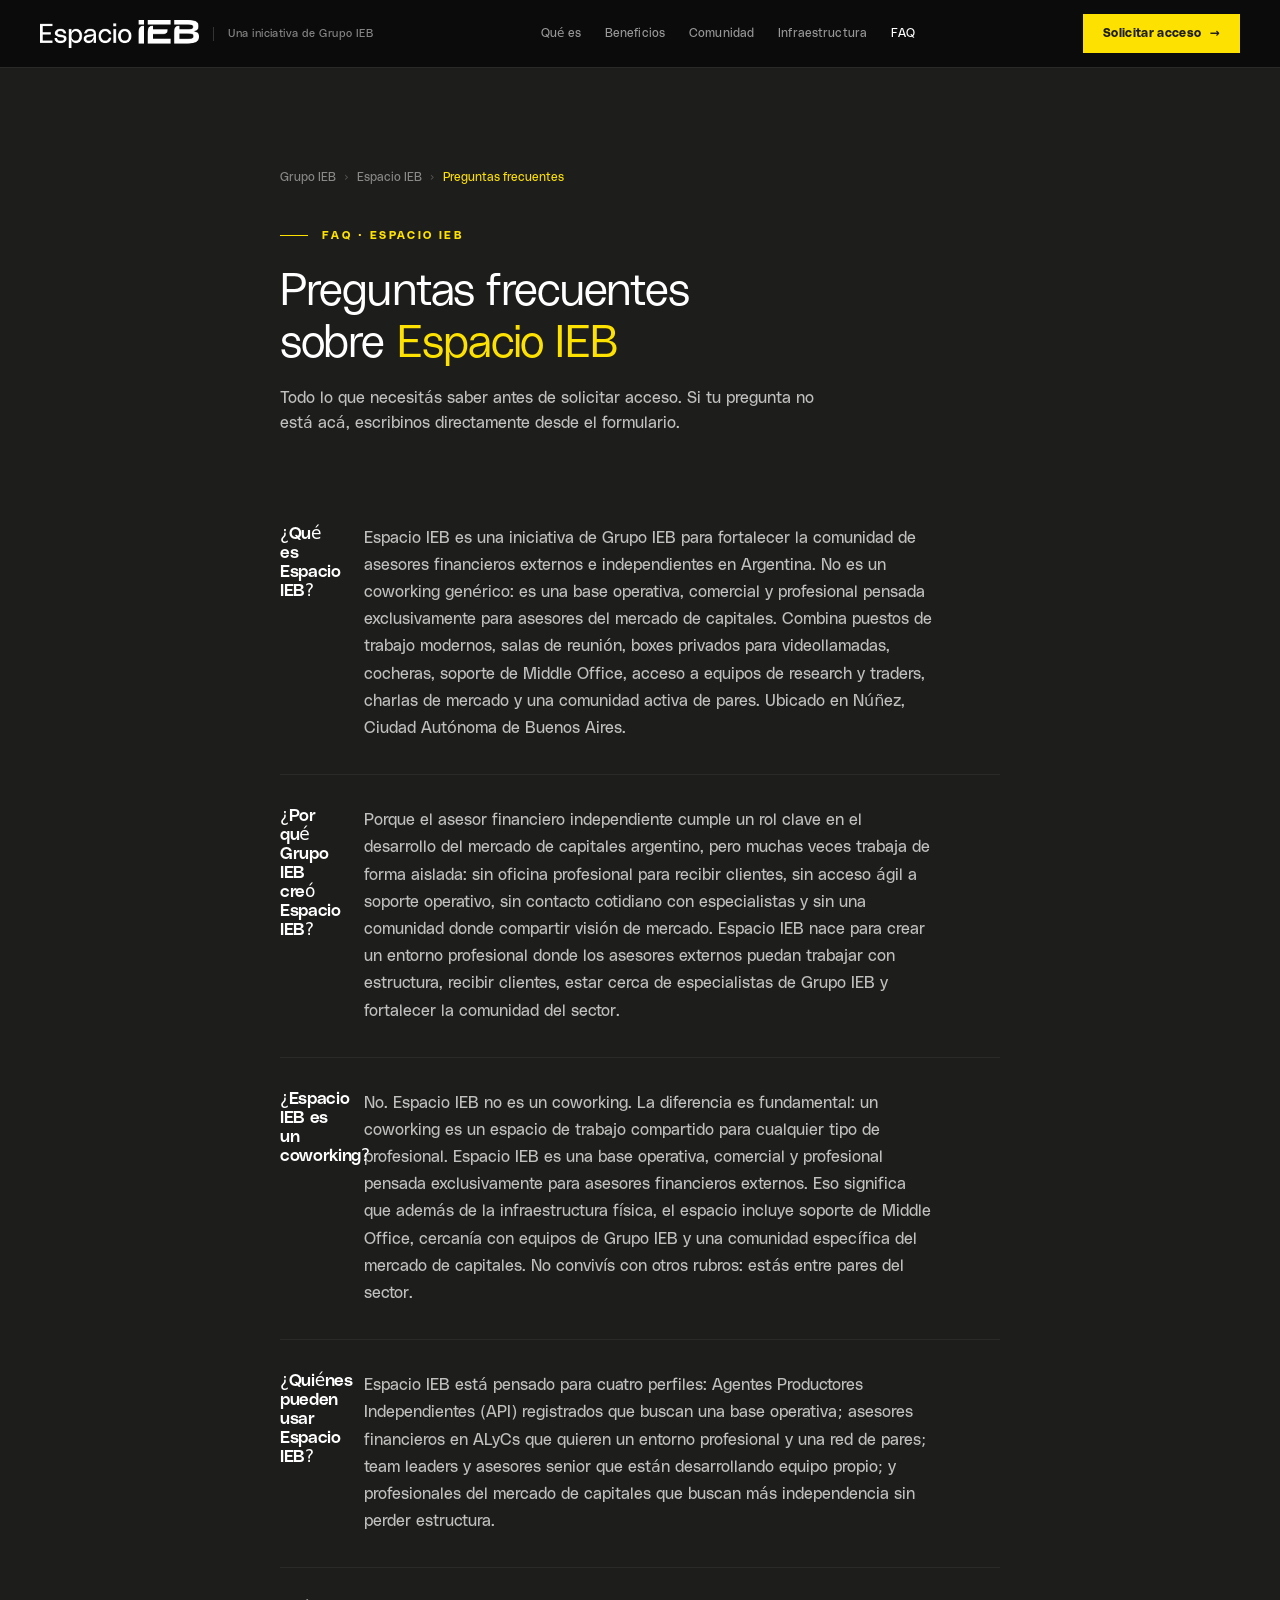
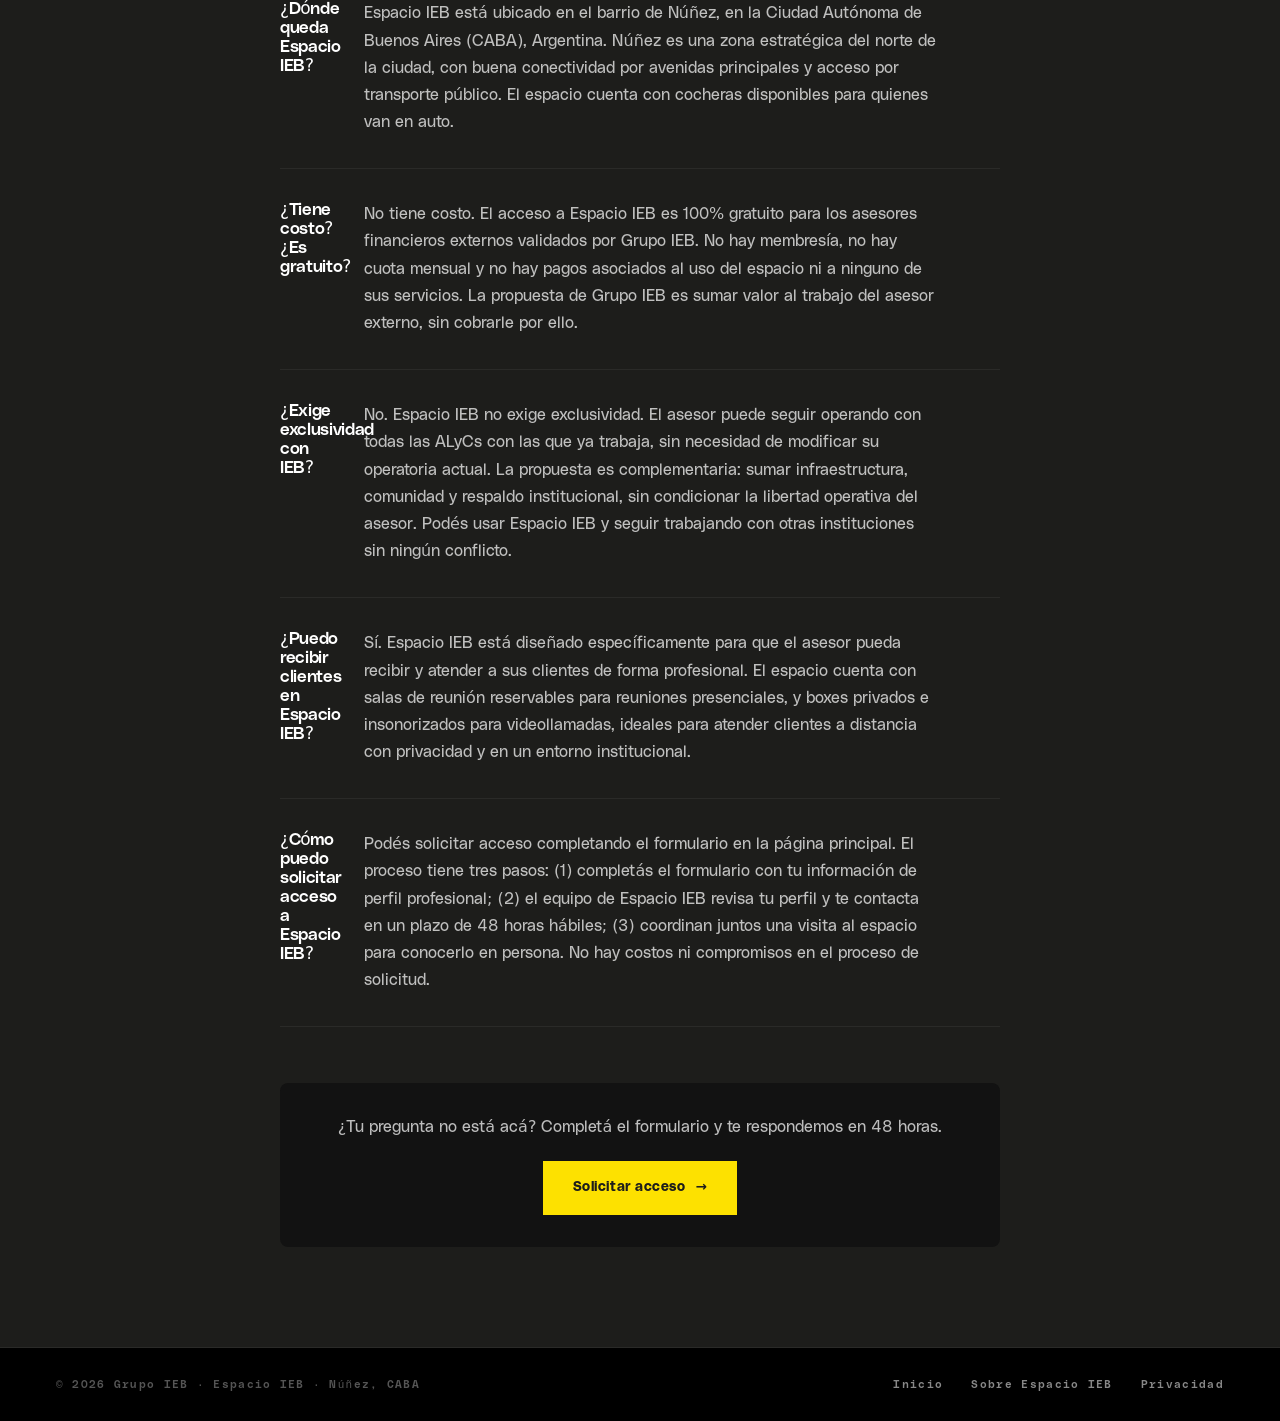
==== faq.html @ 5b75ac50 "Initial commit — Espacio IEB static site Multi-page static site for Espacio IEB (Grupo IEB): index, " ====
<!DOCTYPE html>
<html lang="es-AR">
<head>
<meta charset="utf-8"/>
<meta name="viewport" content="width=device-width,initial-scale=1"/>
<link rel="preconnect" href="https://unpkg.com" crossorigin/>

<title>Preguntas frecuentes sobre Espacio IEB | Grupo IEB</title>
<meta name="description" content="Respondemos las preguntas más comunes sobre Espacio IEB: qué es, quiénes pueden acceder, si tiene costo, si exige exclusividad, dónde queda y cómo solicitar acceso."/>
<meta name="robots" content="index,follow,max-snippet:-1"/>
<link rel="canonical" href="https://espacioieb.com.ar/faq.html"/>

<meta property="og:type" content="website"/>
<meta property="og:site_name" content="Espacio IEB"/>
<meta property="og:locale" content="es_AR"/>
<meta property="og:title" content="Preguntas frecuentes | Espacio IEB"/>
<meta property="og:description" content="Todo lo que necesitás saber sobre Espacio IEB: costo, exclusividad, ubicación, infraestructura y cómo solicitar acceso."/>
<meta property="og:url" content="https://espacioieb.com.ar/faq.html"/>

<link rel="icon" type="image/svg+xml" href="assets/logos/ieb-monogram-on-dark.svg"/>
<link rel="stylesheet" href="assets/colors_and_type.css"/>
<link rel="stylesheet" href="styles.css"/>

<script type="application/ld+json">
{
  "@context": "https://schema.org",
  "@type": "FAQPage",
  "@id": "https://espacioieb.com.ar/faq.html#faq",
  "url": "https://espacioieb.com.ar/faq.html",
  "name": "Preguntas frecuentes sobre Espacio IEB",
  "inLanguage": "es-AR",
  "isPartOf": { "@type": "WebSite", "url": "https://espacioieb.com.ar/", "name": "Espacio IEB" },
  "breadcrumb": {
    "@type": "BreadcrumbList",
    "itemListElement": [
      { "@type": "ListItem", "position": 1, "name": "Grupo IEB", "item": "https://grupoieb.com.ar/" },
      { "@type": "ListItem", "position": 2, "name": "Espacio IEB", "item": "https://espacioieb.com.ar/" },
      { "@type": "ListItem", "position": 3, "name": "FAQ", "item": "https://espacioieb.com.ar/faq.html" }
    ]
  },
  "mainEntity": [
    {
      "@type": "Question",
      "name": "¿Qué es Espacio IEB?",
      "acceptedAnswer": { "@type": "Answer", "text": "Espacio IEB es una iniciativa de Grupo IEB para fortalecer la comunidad de asesores financieros externos e independientes en Argentina. No es un coworking genérico: es una base operativa, comercial y profesional pensada exclusivamente para asesores del mercado de capitales. Combina puestos de trabajo modernos, salas de reunión, boxes privados para videollamadas, cocheras, soporte de Middle Office, acceso a equipos de research y traders, charlas de mercado y una comunidad activa de pares. Está ubicado en el barrio de Núñez, en la Ciudad Autónoma de Buenos Aires." }
    },
    {
      "@type": "Question",
      "name": "¿Por qué Grupo IEB creó Espacio IEB?",
      "acceptedAnswer": { "@type": "Answer", "text": "Porque el asesor financiero independiente cumple un rol clave en el desarrollo del mercado de capitales argentino, pero muchas veces trabaja de forma aislada: sin oficina profesional para recibir clientes, sin acceso ágil a soporte operativo, sin contacto cotidiano con especialistas y sin una comunidad donde compartir visión de mercado. Espacio IEB nace para crear un entorno profesional donde los asesores externos puedan trabajar con estructura, recibir clientes, estar cerca de especialistas de Grupo IEB y fortalecer la comunidad del sector." }
    },
    {
      "@type": "Question",
      "name": "¿Espacio IEB es un coworking?",
      "acceptedAnswer": { "@type": "Answer", "text": "No. Espacio IEB no es un coworking. La diferencia es fundamental: un coworking es un espacio de trabajo compartido para cualquier tipo de profesional. Espacio IEB es una base operativa, comercial y profesional pensada exclusivamente para asesores financieros externos. Eso significa que además de la infraestructura física (puestos, salas, boxes, cocheras), el espacio incluye soporte de Middle Office, cercanía con equipos de Grupo IEB (comerciales, traders, research) y una comunidad específica del mercado de capitales. No convivís con otros rubros: estás entre pares." }
    },
    {
      "@type": "Question",
      "name": "¿Quiénes pueden usar Espacio IEB?",
      "acceptedAnswer": { "@type": "Answer", "text": "Espacio IEB está pensado para cuatro perfiles del mercado de capitales argentino: Agentes Productores Independientes (API) registrados ante la CNV que buscan una base operativa e infraestructura para recibir clientes; asesores financieros que trabajan en una o varias ALyCs y quieren un entorno profesional y una red de pares; team leaders y asesores senior que están desarrollando equipo propio o quieren consolidar su práctica; y profesionales del mercado de capitales que buscan más independencia sin perder estructura y quieren estar más conectados con el mercado y con sus pares." }
    },
    {
      "@type": "Question",
      "name": "¿Dónde queda Espacio IEB?",
      "acceptedAnswer": { "@type": "Answer", "text": "Espacio IEB está ubicado en el barrio de Núñez, en la Ciudad Autónoma de Buenos Aires (CABA), Argentina. Núñez es una zona estratégica del norte de la ciudad, con excelente conectividad vial y acceso por transporte público. El espacio cuenta con cocheras disponibles para quienes van en auto. Las coordenadas exactas son 34°32'42\"S 58°27'34\"O." }
    },
    {
      "@type": "Question",
      "name": "¿Tiene costo? ¿Es gratuito?",
      "acceptedAnswer": { "@type": "Answer", "text": "No tiene costo. El acceso a Espacio IEB es 100% gratuito para los asesores financieros externos validados por Grupo IEB. No hay membresía, no hay cuota mensual y no hay pagos asociados al uso del espacio ni a ninguno de sus servicios. La propuesta de Grupo IEB es sumar valor al trabajo del asesor externo, sin cobrarle por ello." }
    },
    {
      "@type": "Question",
      "name": "¿Exige exclusividad con IEB?",
      "acceptedAnswer": { "@type": "Answer", "text": "No. Espacio IEB no exige exclusividad. El asesor puede seguir operando con todas las ALyCs con las que ya trabaja, sin necesidad de modificar su operatoria actual. La propuesta es complementaria: sumar infraestructura, comunidad y respaldo institucional, sin condicionar la libertad operativa del asesor. Podés usar Espacio IEB y seguir trabajando con otras instituciones sin ningún conflicto." }
    },
    {
      "@type": "Question",
      "name": "¿Puedo recibir clientes en Espacio IEB?",
      "acceptedAnswer": { "@type": "Answer", "text": "Sí. Espacio IEB está diseñado específicamente para que el asesor pueda recibir y atender a sus clientes de forma profesional. El espacio cuenta con salas de reunión reservables, pensadas para reuniones presenciales con clientes, y boxes privados e insonorizados para videollamadas, ideales para atender clientes a distancia con privacidad y en un entorno institucional. Este tipo de infraestructura es uno de los principales diferenciadores frente al trabajo remoto o en espacios no profesionales." }
    },
    {
      "@type": "Question",
      "name": "¿Cómo puedo solicitar acceso a Espacio IEB?",
      "acceptedAnswer": { "@type": "Answer", "text": "Podés solicitar acceso completando el formulario en la página principal de Espacio IEB (espacioieb.com.ar). El proceso tiene tres pasos: completás el formulario con tu información de perfil profesional; el equipo de Espacio IEB revisa tu perfil y te contacta en un plazo de 48 horas hábiles; coordinan juntos una visita al espacio para conocerlo en persona y explicarte en detalle cómo funciona. No hay costos ni compromisos en el proceso de solicitud." }
    }
  ]
}
</script>
</head>
<body>

<nav class="nav" id="site-nav" aria-label="Navegación principal" style="position:fixed">
  <div class="nav__inner">
    <a href="/" class="nav__logo" aria-label="Espacio IEB — inicio">
      <img src="assets/logos/espacio%20ieb%20horizontal%20blanco.png" alt="Espacio IEB" height="28" style="display:block;width:auto"/>
      <span class="nav__divider"></span>
      <span class="nav__logo-sub">Una iniciativa de Grupo IEB</span>
    </a>
    <div class="nav__links">
      <a href="/#que-es" class="nav__link">Qué es</a>
      <a href="/#beneficios" class="nav__link">Beneficios</a>
      <a href="/#comunidad" class="nav__link">Comunidad</a>
      <a href="/#infraestructura" class="nav__link">Infraestructura</a>
      <a href="/faq.html" class="nav__link is-active">FAQ</a>
    </div>
    <a href="/#acceso" class="nav__cta">Solicitar acceso <span>→</span></a>
    <button class="nav__menu-btn" id="nav-toggle" aria-label="Menú" aria-expanded="false">MENÚ</button>
  </div>
  <div class="nav__mobile-menu" id="nav-mobile" style="display:none">
    <a href="/#que-es" class="nav__mobile-link">Qué es</a>
    <a href="/#beneficios" class="nav__mobile-link">Beneficios</a>
    <a href="/#comunidad" class="nav__mobile-link">Comunidad</a>
    <a href="/#infraestructura" class="nav__mobile-link">Infraestructura</a>
    <a href="/faq.html" class="nav__mobile-link">FAQ</a>
    <a href="/sobre-ieb.html" class="nav__mobile-link">Sobre Espacio IEB</a>
    <a href="/#acceso" class="nav__mobile-cta">Solicitar acceso →</a>
  </div>
</nav>
<script>
(function(){
  var btn=document.getElementById('nav-toggle'),menu=document.getElementById('nav-mobile'),open=false;
  btn.addEventListener('click',function(){
    open=!open;
    menu.style.display=open?'flex':'none';
    btn.textContent=open?'✕':'MENÚ';
    btn.setAttribute('aria-expanded',open);
  });
})();
</script>

<main style="padding-top:68px">
  <section class="section" style="background:var(--ieb-black)">
    <div class="container">
      <div style="max-width:720px;margin:0 auto">
        <nav aria-label="Breadcrumb" style="margin-bottom:32px">
          <ol style="display:flex;gap:8px;list-style:none;font-size:12px;color:var(--fg-on-dark-3);flex-wrap:wrap">
            <li><a href="https://grupoieb.com.ar" style="color:var(--fg-on-dark-3)">Grupo IEB</a></li>
            <li style="opacity:.5">›</li>
            <li><a href="/" style="color:var(--fg-on-dark-3)">Espacio IEB</a></li>
            <li style="opacity:.5">›</li>
            <li style="color:var(--accent)">Preguntas frecuentes</li>
          </ol>
        </nav>

        <span class="eyebrow-line">FAQ · Espacio IEB</span>
        <h1 style="font-size:clamp(28px,3.5vw,48px);font-weight:300;line-height:1.15;margin-bottom:16px;color:var(--ieb-white)">
          Preguntas frecuentes<br/>sobre <em style="font-style:normal;color:var(--accent)">Espacio IEB</em>
        </h1>
        <p style="font-size:16px;color:var(--fg-on-dark-2);margin-bottom:56px;max-width:560px">
          Todo lo que necesitás saber antes de solicitar acceso. Si tu pregunta no está acá, escribinos directamente desde el formulario.
        </p>

        <div class="faq__list" itemscope itemtype="https://schema.org/FAQPage">

          <article class="faq__item" itemprop="mainEntity" itemscope itemtype="https://schema.org/Question" style="border-bottom:1px solid var(--ieb-ink-line);padding:32px 0">
            <h2 itemprop="name" style="font-size:17px;font-weight:500;color:var(--ieb-white);margin-bottom:14px">¿Qué es Espacio IEB?</h2>
            <div itemprop="acceptedAnswer" itemscope itemtype="https://schema.org/Answer">
              <p itemprop="text" style="color:var(--fg-on-dark-2);line-height:1.7">Espacio IEB es una iniciativa de Grupo IEB para fortalecer la comunidad de asesores financieros externos e independientes en Argentina. No es un coworking genérico: es una base operativa, comercial y profesional pensada exclusivamente para asesores del mercado de capitales. Combina puestos de trabajo modernos, salas de reunión, boxes privados para videollamadas, cocheras, soporte de Middle Office, acceso a equipos de research y traders, charlas de mercado y una comunidad activa de pares. Ubicado en Núñez, Ciudad Autónoma de Buenos Aires.</p>
            </div>
          </article>

          <article class="faq__item" itemprop="mainEntity" itemscope itemtype="https://schema.org/Question" style="border-bottom:1px solid var(--ieb-ink-line);padding:32px 0">
            <h2 itemprop="name" style="font-size:17px;font-weight:500;color:var(--ieb-white);margin-bottom:14px">¿Por qué Grupo IEB creó Espacio IEB?</h2>
            <div itemprop="acceptedAnswer" itemscope itemtype="https://schema.org/Answer">
              <p itemprop="text" style="color:var(--fg-on-dark-2);line-height:1.7">Porque el asesor financiero independiente cumple un rol clave en el desarrollo del mercado de capitales argentino, pero muchas veces trabaja de forma aislada: sin oficina profesional para recibir clientes, sin acceso ágil a soporte operativo, sin contacto cotidiano con especialistas y sin una comunidad donde compartir visión de mercado. Espacio IEB nace para crear un entorno profesional donde los asesores externos puedan trabajar con estructura, recibir clientes, estar cerca de especialistas de Grupo IEB y fortalecer la comunidad del sector.</p>
            </div>
          </article>

          <article class="faq__item" itemprop="mainEntity" itemscope itemtype="https://schema.org/Question" style="border-bottom:1px solid var(--ieb-ink-line);padding:32px 0">
            <h2 itemprop="name" style="font-size:17px;font-weight:500;color:var(--ieb-white);margin-bottom:14px">¿Espacio IEB es un coworking?</h2>
            <div itemprop="acceptedAnswer" itemscope itemtype="https://schema.org/Answer">
              <p itemprop="text" style="color:var(--fg-on-dark-2);line-height:1.7">No. Espacio IEB no es un coworking. La diferencia es fundamental: un coworking es un espacio de trabajo compartido para cualquier tipo de profesional. Espacio IEB es una base operativa, comercial y profesional pensada exclusivamente para asesores financieros externos. Eso significa que además de la infraestructura física, el espacio incluye soporte de Middle Office, cercanía con equipos de Grupo IEB y una comunidad específica del mercado de capitales. No convivís con otros rubros: estás entre pares del sector.</p>
            </div>
          </article>

          <article class="faq__item" itemprop="mainEntity" itemscope itemtype="https://schema.org/Question" style="border-bottom:1px solid var(--ieb-ink-line);padding:32px 0">
            <h2 itemprop="name" style="font-size:17px;font-weight:500;color:var(--ieb-white);margin-bottom:14px">¿Quiénes pueden usar Espacio IEB?</h2>
            <div itemprop="acceptedAnswer" itemscope itemtype="https://schema.org/Answer">
              <p itemprop="text" style="color:var(--fg-on-dark-2);line-height:1.7">Espacio IEB está pensado para cuatro perfiles: Agentes Productores Independientes (API) registrados que buscan una base operativa; asesores financieros en ALyCs que quieren un entorno profesional y una red de pares; team leaders y asesores senior que están desarrollando equipo propio; y profesionales del mercado de capitales que buscan más independencia sin perder estructura.</p>
            </div>
          </article>

          <article class="faq__item" itemprop="mainEntity" itemscope itemtype="https://schema.org/Question" style="border-bottom:1px solid var(--ieb-ink-line);padding:32px 0">
            <h2 itemprop="name" style="font-size:17px;font-weight:500;color:var(--ieb-white);margin-bottom:14px">¿Dónde queda Espacio IEB?</h2>
            <div itemprop="acceptedAnswer" itemscope itemtype="https://schema.org/Answer">
              <p itemprop="text" style="color:var(--fg-on-dark-2);line-height:1.7">Espacio IEB está ubicado en el barrio de Núñez, en la Ciudad Autónoma de Buenos Aires (CABA), Argentina. Núñez es una zona estratégica del norte de la ciudad, con buena conectividad por avenidas principales y acceso por transporte público. El espacio cuenta con cocheras disponibles para quienes van en auto.</p>
            </div>
          </article>

          <article class="faq__item" itemprop="mainEntity" itemscope itemtype="https://schema.org/Question" style="border-bottom:1px solid var(--ieb-ink-line);padding:32px 0">
            <h2 itemprop="name" style="font-size:17px;font-weight:500;color:var(--ieb-white);margin-bottom:14px">¿Tiene costo? ¿Es gratuito?</h2>
            <div itemprop="acceptedAnswer" itemscope itemtype="https://schema.org/Answer">
              <p itemprop="text" style="color:var(--fg-on-dark-2);line-height:1.7">No tiene costo. El acceso a Espacio IEB es 100% gratuito para los asesores financieros externos validados por Grupo IEB. No hay membresía, no hay cuota mensual y no hay pagos asociados al uso del espacio ni a ninguno de sus servicios. La propuesta de Grupo IEB es sumar valor al trabajo del asesor externo, sin cobrarle por ello.</p>
            </div>
          </article>

          <article class="faq__item" itemprop="mainEntity" itemscope itemtype="https://schema.org/Question" style="border-bottom:1px solid var(--ieb-ink-line);padding:32px 0">
            <h2 itemprop="name" style="font-size:17px;font-weight:500;color:var(--ieb-white);margin-bottom:14px">¿Exige exclusividad con IEB?</h2>
            <div itemprop="acceptedAnswer" itemscope itemtype="https://schema.org/Answer">
              <p itemprop="text" style="color:var(--fg-on-dark-2);line-height:1.7">No. Espacio IEB no exige exclusividad. El asesor puede seguir operando con todas las ALyCs con las que ya trabaja, sin necesidad de modificar su operatoria actual. La propuesta es complementaria: sumar infraestructura, comunidad y respaldo institucional, sin condicionar la libertad operativa del asesor. Podés usar Espacio IEB y seguir trabajando con otras instituciones sin ningún conflicto.</p>
            </div>
          </article>

          <article class="faq__item" itemprop="mainEntity" itemscope itemtype="https://schema.org/Question" style="border-bottom:1px solid var(--ieb-ink-line);padding:32px 0">
            <h2 itemprop="name" style="font-size:17px;font-weight:500;color:var(--ieb-white);margin-bottom:14px">¿Puedo recibir clientes en Espacio IEB?</h2>
            <div itemprop="acceptedAnswer" itemscope itemtype="https://schema.org/Answer">
              <p itemprop="text" style="color:var(--fg-on-dark-2);line-height:1.7">Sí. Espacio IEB está diseñado específicamente para que el asesor pueda recibir y atender a sus clientes de forma profesional. El espacio cuenta con salas de reunión reservables para reuniones presenciales, y boxes privados e insonorizados para videollamadas, ideales para atender clientes a distancia con privacidad y en un entorno institucional.</p>
            </div>
          </article>

          <article class="faq__item" itemprop="mainEntity" itemscope itemtype="https://schema.org/Question" style="padding:32px 0">
            <h2 itemprop="name" style="font-size:17px;font-weight:500;color:var(--ieb-white);margin-bottom:14px">¿Cómo puedo solicitar acceso a Espacio IEB?</h2>
            <div itemprop="acceptedAnswer" itemscope itemtype="https://schema.org/Answer">
              <p itemprop="text" style="color:var(--fg-on-dark-2);line-height:1.7">Podés solicitar acceso completando el formulario en la página principal. El proceso tiene tres pasos: (1) completás el formulario con tu información de perfil profesional; (2) el equipo de Espacio IEB revisa tu perfil y te contacta en un plazo de 48 horas hábiles; (3) coordinan juntos una visita al espacio para conocerlo en persona. No hay costos ni compromisos en el proceso de solicitud.</p>
            </div>
          </article>

        </div>

        <div style="margin-top:56px;padding:32px;background:var(--ieb-ink-12);border-radius:8px;text-align:center">
          <p style="color:var(--fg-on-dark-2);margin-bottom:20px">¿Tu pregunta no está acá? Completá el formulario y te respondemos en 48 horas.</p>
          <a href="/#acceso" class="btn btn--primary">Solicitar acceso <span>→</span></a>
        </div>
      </div>
    </div>
  </section>
</main>

<footer class="footer">
  <div class="container">
    <div class="footer__bottom">
      <span>© 2026 Grupo IEB · Espacio IEB · Núñez, CABA</span>
      <div class="footer__legal">
        <a href="/">Inicio</a>
        <a href="/sobre-ieb.html">Sobre Espacio IEB</a>
        <a href="/privacidad.html">Privacidad</a>
      </div>
    </div>
  </div>
</footer>

</body>
</html>
---- assets/colors_and_type.css ----
/* =============================================================================
   Espacio IEB — Design System
   Colors + Typography Foundations
   -----------------------------------------------------------------------------
   Source of truth: Brandbook_EspacioIEB_2026 (Versión Abril 2026).
   Espacio IEB is the brand for IEB's external-advisors program — a workspace
   and partnership offering for independent financial advisors in Argentina.
   ============================================================================= */

/* ---------- FONTS ----------------------------------------------------------- */
/* Poly Sans (Pangram Pangram) — the brandbook's official typeface, now        */
/* loaded from local trial files in /fonts. Six weights map to four CSS slots: */
/*   Slim (300) → Neutral (400) → Median (500) → Bulky (700)                   */
/* Italic + Mono + Wide variants are exposed as separate families for editorial*/
/* moments. The brandbook calls primarily for Poly Sans Slim (300) on display. */

@font-face { font-family: 'Poly Sans'; src: url('fonts/polysanstrial-slim.otf') format('opentype');     font-weight: 300; font-style: normal; font-display: swap; }
@font-face { font-family: 'Poly Sans'; src: url('fonts/polysanstrial-neutral.otf') format('opentype');  font-weight: 400; font-style: normal; font-display: swap; }
@font-face { font-family: 'Poly Sans'; src: url('fonts/polysanstrial-median.otf') format('opentype');   font-weight: 500; font-style: normal; font-display: swap; }
@font-face { font-family: 'Poly Sans'; src: url('fonts/polysanstrial-bulky.otf') format('opentype');    font-weight: 700; font-style: normal; font-display: swap; }

/* Mono — for ticker, tabular numerals, code-y micro-copy */
@font-face { font-family: 'Poly Sans Mono'; src: url('fonts/polysanstrial-slimmono.otf') format('opentype');   font-weight: 300; font-style: normal; font-display: swap; }
@font-face { font-family: 'Poly Sans Mono'; src: url('fonts/polysanstrial-medianmono.otf') format('opentype'); font-weight: 500; font-style: normal; font-display: swap; }

:root {
  /* =========================================================================
     COLOR — strict 60/30/10 institutional palette
     -------------------------------------------------------------------------
     The brandbook is explicit: only 3 colors. Black or White take 60% of
     any composition (large surfaces / fields), the other Black or White
     takes 30% (typography), Yellow takes 10% (CTAs, highlights, key data).
     Black ↔ White can swap dominant/secondary roles depending on tone.
     Yellow is the *activador visual* — never used as a 60% wash.
     ========================================================================= */

  /* — Core trio — */
  --ieb-black:          #1D1D1B;   /* near-black — institutional anchor */
  --ieb-white:          #FFFFFF;
  --ieb-yellow:         #FDE100;   /* signature accent */

  /* — Black tonal scale (for hairlines, panels on dark, hover states) — */
  --ieb-black-95:       #28282710;
  --ieb-ink-08:         #0A0A0A;   /* deeper than spec black, hero blacks */
  --ieb-ink-12:         #121212;
  --ieb-ink-14:         #141414;
  --ieb-ink-1c:         #1C1C1C;
  --ieb-ink-line:       #2A2A28;   /* hairline on dark */

  /* — White tonal scale (off-whites for cream-ish surfaces) — */
  --ieb-paper:          #F5F5F3;   /* off-white surface for content sections */
  --ieb-paper-soft:     #FAFAF8;
  --ieb-paper-line:     #E0E0DE;   /* hairline on light */

  /* — Yellow tonal scale (accents only — never 60%) — */
  --ieb-yellow-warm:    #FFE94D;   /* hover lift */
  --ieb-yellow-deep:    #E6CC00;   /* press / underline depth */

  /* — Functional grays (text only — yellow/gray are the two emphasis tints) */
  --ieb-gray-key:       #888888;   /* "Color de Acento: Amarillo o Gris" */
  --ieb-gray-dim:       #666666;
  --ieb-gray-mute:      #444444;

  /* =========================================================================
     SEMANTIC ROLES — by 60/30/10 dominance
     ========================================================================= */

  /* 60% — dominant surface */
  --surface-page:       var(--ieb-black);            /* default = black-led */
  --surface-page-light: var(--ieb-white);            /* alternate = white-led */
  --surface-paper:      var(--ieb-paper);            /* warm off-white panels */
  --surface-card-dark:  var(--ieb-ink-12);           /* card on black */
  --surface-card-light: var(--ieb-white);            /* card on light */

  /* 30% — typography / secondary fields */
  --fg-on-dark-1:       var(--ieb-white);
  --fg-on-dark-2:       rgba(255,255,255,0.72);
  --fg-on-dark-3:       rgba(255,255,255,0.48);
  --fg-on-light-1:      var(--ieb-black);
  --fg-on-light-2:      rgba(29,29,27,0.68);
  --fg-on-light-3:      rgba(29,29,27,0.44);

  /* 10% — accent */
  --accent:             var(--ieb-yellow);
  --accent-ink:         var(--ieb-black);            /* text on yellow */
  --accent-deep:        var(--ieb-yellow-deep);
  --accent-warm:        var(--ieb-yellow-warm);

  /* — Borders / hairlines — */
  --border-on-dark:     var(--ieb-ink-line);
  --border-on-light:    var(--ieb-paper-line);
  --border-subtle:      rgba(0,0,0,0.08);

  /* — Status (kept narrow — brand is monochrome) — */
  --success:            var(--ieb-yellow);
  --warning:            var(--ieb-yellow-deep);
  --info:               var(--ieb-gray-key);
  --danger:             #E5484D;

  /* =========================================================================
     ELEVATION / RADII / SPACING
     -------------------------------------------------------------------------
     Brandbook says: NO SHADOWS on type. We extend that to a general
     preference for flat surfaces — shadows below are ONLY for floating
     UI affordances (modals, tooltips, hover lifts on cards), not headlines.
     ========================================================================= */

  --shadow-card:        0 8px 32px rgba(0,0,0,0.09);
  --shadow-raised:      0 20px 48px rgba(0,0,0,0.13);
  --shadow-on-dark:     0 12px 40px rgba(0,0,0,0.45);

  /* — Radii — Espacio IEB is angular and editorial. Sharp 0–4px corners.    */
  /*   Pills (999px) are intentionally NOT part of the system.                */
  --radius-0:           0;
  --radius-xs:          2px;
  --radius-sm:          4px;
  --radius-md:          4px;       /* default for buttons (rare) */

  /* — Spacing scale — */
  --space-1:            4px;
  --space-2:            8px;
  --space-3:            12px;
  --space-4:            16px;
  --space-5:            20px;
  --space-6:            24px;
  --space-8:            32px;
  --space-10:           40px;
  --space-12:           48px;
  --space-14:           56px;      /* container horizontal padding default */
  --space-16:           64px;
  --space-20:           80px;
  --space-24:           96px;

  /* — Transitions — */
  --t-quick:            0.15s ease;
  --t-standard:         0.2s ease;
  --t-smooth:           0.4s ease;

  /* =========================================================================
     TYPOGRAPHY
     -------------------------------------------------------------------------
     Brandbook: Poly Sans Slim is the *only* institutional typeface.
     - Hierarchy by SIZE, not by family swaps.
     - Yellow OR gray for accent words / numerical data.
     - Underline for emphasis (single line, never decorative).
     - Pastilla / recuadro for callout numbers and percentages.
     - NO TEXT SHADOWS. Ever.
     ========================================================================= */

  --font-sans:    'Poly Sans', system-ui, -apple-system, sans-serif;
  --font-display: 'Poly Sans', system-ui, -apple-system, sans-serif;
  --font-body:    'Poly Sans', system-ui, -apple-system, sans-serif;
  --font-wide:    'Poly Sans Wide', 'Poly Sans', system-ui, sans-serif;
  --font-mono:    'Poly Sans Mono', ui-monospace, 'SF Mono', monospace;

  /* — Type scale — Poly Sans Slim renders airy; we lean on size for hierarchy. */
  --fs-display-xl:   clamp(56px, 7vw, 104px);   /* hero / brand statement */
  --fs-display-lg:   clamp(44px, 5.5vw, 80px);  /* landing hero h1 */
  --fs-display-md:   clamp(34px, 4vw, 56px);    /* section opener */
  --fs-h1:           clamp(28px, 3vw, 44px);
  --fs-h2:           clamp(24px, 2.4vw, 36px);
  --fs-h3:           20px;
  --fs-h4:           17px;
  --fs-body-lg:      18px;
  --fs-body:         16px;
  --fs-body-sm:      14px;
  --fs-caption:      13px;
  --fs-eyebrow:      11px;     /* uppercase eyebrow / "tag" labels */
  --fs-ticker:       12px;

  /* — Weights — Poly Sans Slim ships with weight variations; use sparingly. */
  --fw-light:        300;
  --fw-regular:      400;
  --fw-medium:       500;
  --fw-bold:         700;

  /* — Line heights — */
  --lh-tight:        1.05;
  --lh-snug:         1.12;
  --lh-normal:       1.35;
  --lh-body:         1.6;
  --lh-loose:        1.8;

  /* — Tracking — Poly Sans behaves well at -0.01 to -0.02em on display. */
  --tr-tight:        -0.02em;
  --tr-snug:         -0.01em;
  --tr-normal:       0;
  --tr-wide:         0.08em;     /* eyebrows, ticker, tags */
  --tr-extra-wide:   0.2em;      /* the brand's signature uppercase eyebrow */
}

/* =========================================================================
   SEMANTIC ELEMENT STYLES
   ========================================================================= */

html, body {
  font-family: var(--font-body);
  font-size: var(--fs-body);
  line-height: var(--lh-body);
  color: var(--fg-on-dark-1);
  background: var(--surface-page);
  -webkit-font-smoothing: antialiased;
  text-rendering: optimizeLegibility;
}

h1, .h1, h2, .h2, h3, .h3, h4, .h4,
.display-xl, .display-lg, .display-md {
  font-family: var(--font-display);
  font-weight: var(--fw-bold);
  letter-spacing: var(--tr-tight);
  line-height: var(--lh-snug);
  text-wrap: balance;
}

.display-xl { font-size: var(--fs-display-xl); line-height: var(--lh-tight); font-weight: var(--fw-bold); }
.display-lg { font-size: var(--fs-display-lg); line-height: var(--lh-tight); font-weight: var(--fw-bold); }
.display-md { font-size: var(--fs-display-md); line-height: var(--lh-tight); font-weight: var(--fw-bold); }

h1, .h1 { font-size: var(--fs-h1); font-weight: var(--fw-bold); }
h2, .h2 { font-size: var(--fs-h2); font-weight: var(--fw-bold); }
h3, .h3 { font-size: var(--fs-h3); font-weight: var(--fw-medium); letter-spacing: var(--tr-snug); }
h4, .h4 { font-size: var(--fs-h4); font-weight: var(--fw-medium); letter-spacing: var(--tr-snug); }

p, .body      { font-size: var(--fs-body);    line-height: var(--lh-body); }
.body-lg      { font-size: var(--fs-body-lg); line-height: var(--lh-body); }
.body-sm      { font-size: var(--fs-body-sm); line-height: var(--lh-body); }
.caption      { font-size: var(--fs-caption); line-height: var(--lh-normal); }

/* The brand's signature eyebrow — uppercase, very wide tracking, yellow (or
   gray if subdued). Always small. Always above an h1/h2. */
.eyebrow {
  font-family: var(--font-body);
  font-size: var(--fs-eyebrow);
  font-weight: var(--fw-bold);
  letter-spacing: var(--tr-extra-wide);
  text-transform: uppercase;
  color: var(--accent);
}
.eyebrow--gray { color: var(--ieb-gray-key); }

code, pre, .mono { font-family: var(--font-mono); font-size: 0.92em; }

a {
  color: inherit;
  text-decoration: none;
  transition: color var(--t-quick), opacity var(--t-quick);
}

/* =========================================================================
   EMPHASIS UTILITIES — Brandbook-blessed:
   • em-yellow / em-gray = accent color words
   • em-underline = single-line emphasis
   • pastilla / recuadro = boxed callout for stats and percentages
   ========================================================================= */
.em-yellow     { color: var(--accent); }
.em-gray       { color: var(--ieb-gray-key); }
.em-underline  { text-decoration: underline; text-decoration-thickness: 2px; text-underline-offset: 4px; text-decoration-color: var(--accent); }
.em-underline-gray { text-decoration: underline; text-decoration-thickness: 2px; text-underline-offset: 4px; text-decoration-color: var(--ieb-gray-key); }

.pastilla {
  display: inline-block;
  background: var(--accent);
  color: var(--accent-ink);
  padding: 2px 12px;
  font-weight: var(--fw-bold);
  letter-spacing: var(--tr-snug);
}
.recuadro {
  display: inline-block;
  border: 2px solid var(--accent);
  color: inherit;
  padding: 4px 14px;
  font-weight: var(--fw-bold);
  letter-spacing: var(--tr-snug);
}

/* =========================================================================
   60/30/10 SURFACE HELPERS
   ========================================================================= */
.surface-black { background: var(--ieb-black); color: var(--fg-on-dark-1); }
.surface-white { background: var(--ieb-white); color: var(--fg-on-light-1); }
.surface-paper { background: var(--ieb-paper); color: var(--fg-on-light-1); }

/* The signature horizontal yellow ticker that runs between sections */
.ticker {
  background: var(--accent);
  color: var(--accent-ink);
  padding: 15px 0;
  overflow: hidden;
  white-space: nowrap;
  font-size: var(--fs-ticker);
  font-weight: var(--fw-bold);
  letter-spacing: var(--tr-wide);
  text-transform: uppercase;
}
---- styles.css ----
* { box-sizing: border-box; margin: 0; padding: 0; }
html { scroll-behavior: smooth; }
body {
  font-family: var(--font-body);
  color: var(--fg-on-dark-1);
  background: var(--ieb-black);
  line-height: var(--lh-body);
  -webkit-font-smoothing: antialiased;
  overflow-x: hidden;
}

img { display: block; max-width: 100%; }
button { font-family: inherit; }

/* ============================================================
   GLOBAL HELPERS
   ============================================================ */
.container { max-width: 1280px; margin: 0 auto; padding: 0 56px; }
.section { padding: 100px 0; }
.section--tight { padding: 72px 0; }
.section, [id] { scroll-margin-top: 80px; }

.eyebrow-line {
  display: inline-flex; align-items: center; gap: 14px;
  font-size: 11px; font-weight: 700; letter-spacing: .22em;
  text-transform: uppercase; color: var(--accent);
  margin-bottom: 22px;
}
.eyebrow-line::before {
  content: ""; width: 28px; height: 1px; background: var(--accent);
}
.eyebrow-line.is-gray { color: var(--ieb-gray-key); }
.eyebrow-line.is-gray::before { background: var(--ieb-gray-key); }

.section-num {
  display: block;
  font-family: var(--font-mono);
  font-size: 11px;
  letter-spacing: .15em;
  color: var(--ieb-gray-key);
}

/* ============================================================
   NAV
   ============================================================ */
.nav {
  position: fixed; top: 0; left: 0; right: 0; z-index: 100;
  background: rgba(10,10,10,0.92); backdrop-filter: blur(12px);
  border-bottom: 1px solid var(--ieb-ink-line);
  height: 68px;
}
.nav__inner {
  max-width: 1440px; margin: 0 auto;
  height: 100%;
  display: flex; align-items: center; justify-content: space-between;
  padding: 0 40px;
}
.nav__logo {
  display: flex; align-items: center; gap: 10px;
  text-decoration: none;
  flex-shrink: 0;
}
.nav__logo-mark { height: 28px; width: auto; }
.nav__divider { width: 1px; height: 14px; background: #333; margin: 0 4px; }
.nav__logo-sub { font-size: 11px; color: #888; font-weight: 400; letter-spacing: .04em; }

.nav__links { display: flex; gap: 24px; align-items: center; }
.nav__link {
  font-size: 12px; color: #999; cursor: pointer; text-decoration: none;
  letter-spacing: .01em; transition: color var(--t-quick);
  background: none; border: none; padding: 0; font-family: inherit;
  white-space: nowrap;
}
.nav__link:hover, .nav__link.is-active { color: #fff; }

.nav__cta {
  display: inline-flex; align-items: center; gap: 8px;
  background: var(--accent); color: var(--accent-ink);
  font-size: 12px; font-weight: 700;
  padding: 10px 20px; border: none; cursor: pointer;
  letter-spacing: .03em;
  transition: opacity var(--t-quick);
  text-decoration: none; white-space: nowrap; flex-shrink: 0;
}
.nav__cta:hover { opacity: .85; }

.nav__menu-btn { display: none; background: none; border: 1px solid #333; color: #fff; padding: 9px 14px; font-size: 12px; cursor: pointer; letter-spacing: .05em; }

/* ============================================================
   HERO
   ============================================================ */
.hero {
  position: relative; overflow: hidden;
  padding: 116px 0 72px;
  background: var(--ieb-ink-08);
  border-bottom: 1px solid var(--ieb-ink-line);
}
.hero__trama {
  position: absolute; inset: 0; opacity: .22;
  pointer-events: none;
  background-image: url('assets/tramas/trama-isometric.svg');
  background-size: 600px;
  background-position: top right;
  filter: invert(1);
}
.hero__overlay {
  position: absolute; inset: 0;
  background: linear-gradient(135deg, rgba(10,10,10,.96) 0%, rgba(10,10,10,.6) 70%, rgba(10,10,10,.2) 100%);
}
.hero__inner {
  position: relative; z-index: 2;
  display: grid; grid-template-columns: 1.4fr 1fr;
  gap: 80px; align-items: end;
}
.hero__copy { max-width: 760px; }
.hero__meta {
  display: flex; align-items: center; gap: 12px;
  font-family: var(--font-mono);
  font-size: 11px; color: #666; letter-spacing: .15em;
  text-transform: uppercase;
  margin-bottom: 28px;
}
.hero__meta-tick { width: 8px; height: 8px; background: var(--accent); flex-shrink: 0; }
.hero__title {
  font-family: var(--font-display);
  font-size: clamp(36px, 4.2vw, 62px);
  font-weight: 700; line-height: 1.05;
  letter-spacing: -.02em;
  color: #fff;
  margin-bottom: 22px;
  text-wrap: balance;
}
.hero__title em { color: var(--accent); font-style: normal; }
.hero__title u {
  text-decoration: underline;
  text-decoration-thickness: 3px;
  text-underline-offset: 8px;
  text-decoration-color: var(--accent);
}
.hero__sub {
  font-size: 17px; color: #aaa; line-height: 1.65;
  max-width: 580px; margin-bottom: 36px;
}
.hero__pills {
  display: flex; flex-wrap: wrap; gap: 8px;
  margin-bottom: 40px;
}
.hero__pill {
  display: inline-flex; align-items: center; gap: 8px;
  font-size: 12px; font-weight: 500;
  padding: 7px 14px;
  border: 1px solid #2a2a28;
  color: #ccc;
  letter-spacing: .02em;
  background: rgba(255,255,255,0.02);
}
.hero__pill--accent {
  background: var(--accent); color: var(--accent-ink); border-color: var(--accent);
  font-weight: 700;
}
.hero__pill-dot {
  width: 6px; height: 6px; background: var(--accent);
  display: inline-block; flex-shrink: 0;
}
.hero__pill--accent .hero__pill-dot { background: #000; }
.hero__cta-row { display: flex; flex-wrap: wrap; gap: 14px; }

.btn {
  display: inline-flex; align-items: center; gap: 10px;
  font-family: var(--font-body); font-weight: 700; font-size: 13.5px;
  padding: 16px 30px; border: none; cursor: pointer;
  letter-spacing: .04em;
  transition: opacity var(--t-quick), border-color var(--t-quick), color var(--t-quick), background var(--t-quick);
  text-decoration: none;
}
.btn--primary { background: var(--accent); color: var(--accent-ink); }
.btn--primary:hover { opacity: .85; }
.btn--outline { background: transparent; border: 1.5px solid #444; color: #ddd; padding: 14.5px 28px; }
.btn--outline:hover { border-color: var(--accent); color: var(--accent); }
.btn--dark { background: var(--ieb-black); color: #fff; padding: 14.5px 28px; border: 1px solid var(--ieb-black); }
.btn--dark:hover { background: var(--accent); color: var(--accent-ink); border-color: var(--accent); }

.hero__aside {
  position: relative;
  border: 1px solid var(--ieb-ink-line);
  background: rgba(0,0,0,0.35);
  padding: 36px 32px;
  align-self: end;
}
.hero__aside-label {
  font-family: var(--font-mono);
  font-size: 10px; color: #666;
  letter-spacing: .2em; text-transform: uppercase;
  margin-bottom: 24px;
  display: flex; justify-content: space-between;
}
.hero__aside-label span:last-child { color: var(--accent); }
.hero__aside-stack { display: flex; flex-direction: column; gap: 20px; }
.hero__aside-row {
  display: grid; grid-template-columns: 24px 1fr auto;
  gap: 14px; align-items: baseline;
  padding-bottom: 18px;
  border-bottom: 1px solid #1c1c1c;
}
.hero__aside-row:last-child { border-bottom: none; padding-bottom: 0; }
.hero__aside-num {
  font-family: var(--font-mono); font-size: 11px;
  color: #555; letter-spacing: .1em;
}
.hero__aside-text { font-size: 14px; color: #ddd; line-height: 1.45; }
.hero__aside-tag {
  font-size: 10px; color: var(--accent);
  letter-spacing: .14em; text-transform: uppercase;
  font-weight: 700;
}

.hero__floor {
  position: relative; z-index: 2;
  display: flex; justify-content: space-between; align-items: center;
  flex-wrap: wrap; gap: 16px;
  padding-top: 36px;
  margin-top: 60px;
  border-top: 1px solid #1c1c1c;
  font-family: var(--font-mono);
  font-size: 11px; color: #555;
  letter-spacing: .15em; text-transform: uppercase;
}
.hero__floor-item { display: flex; align-items: center; gap: 10px; }
.hero__floor-item strong { color: #ddd; font-weight: 500; letter-spacing: .08em; }

/* ============================================================
   TICKER
   ============================================================ */
.ticker {
  background: var(--accent); padding: 16px 0;
  overflow: hidden; white-space: nowrap;
  border-top: 1px solid var(--ieb-ink-line);
  border-bottom: 1px solid var(--ieb-ink-line);
}
.ticker__inner { display: inline-flex; animation: ticker-scroll 36s linear infinite; }
.ticker__item {
  font-size: 12px; font-weight: 700; color: #000;
  letter-spacing: .1em; text-transform: uppercase;
  padding: 0 36px;
  display: inline-flex; align-items: center; gap: 36px;
}
.ticker__item::after {
  content: "·"; color: #000; opacity: .5; font-size: 14px;
}
@keyframes ticker-scroll {
  from { transform: translateX(0); }
  to { transform: translateX(-50%); }
}

/* ============================================================
   SECTION HEADER (shared)
   ============================================================ */
.sec-head {
  display: grid; grid-template-columns: 240px 1fr;
  gap: 72px; align-items: start;
  margin-bottom: 56px;
}
.sec-head__meta { padding-top: 8px; border-top: 1px solid; border-color: inherit; }
.sec-head__meta--dark { border-top-color: var(--ieb-ink-line); }
.sec-head__meta--light { border-top-color: var(--ieb-paper-line); }
.sec-head__num {
  font-family: var(--font-mono);
  font-size: 11px; letter-spacing: .15em;
  color: var(--ieb-gray-key);
  margin-top: 16px;
  display: block;
}
.sec-head__title {
  font-family: var(--font-display);
  font-size: clamp(30px, 3.6vw, 52px);
  font-weight: 700; line-height: 1.08;
  letter-spacing: -.02em;
  text-wrap: balance;
}
.sec-head__title em { color: var(--accent); font-style: normal; }
.sec-head__title u {
  text-decoration: underline;
  text-decoration-thickness: 2px;
  text-underline-offset: 6px;
  text-decoration-color: var(--accent);
}

/* ============================================================
   POR QUÉ EXISTE
   ============================================================ */
.tension { background: var(--ieb-black); position: relative; overflow: hidden; padding-top: 80px; }
.tension__inner {
  display: grid; grid-template-columns: 1fr 1fr;
  gap: 0;
  border-top: 1px solid var(--ieb-ink-line);
}
.tension__cell {
  padding: 80px 56px;
  min-height: 540px;
  display: flex; flex-direction: column;
  justify-content: space-between;
  position: relative;
}
.tension__cell--before {
  background: var(--ieb-ink-08);
  border-right: 1px solid var(--ieb-ink-line);
}
.tension__cell--after {
  background: var(--ieb-black);
}
.tension__label {
  font-family: var(--font-mono);
  font-size: 11px; letter-spacing: .2em;
  text-transform: uppercase;
  color: var(--ieb-gray-key);
  margin-bottom: 32px;
  display: flex; align-items: center; gap: 12px;
}
.tension__label--accent { color: var(--accent); }
.tension__label-dot {
  width: 8px; height: 8px;
  background: var(--ieb-gray-mute); flex-shrink: 0;
}
.tension__label--accent .tension__label-dot { background: var(--accent); }
.tension__heading {
  font-family: var(--font-display);
  font-size: 28px; font-weight: 700;
  line-height: 1.18; letter-spacing: -.015em;
  color: #ddd;
  margin-bottom: 24px;
}
.tension__cell--after .tension__heading { color: #fff; }
.tension__list { display: flex; flex-direction: column; gap: 14px; }
.tension__item {
  font-size: 15px; line-height: 1.55;
  padding-left: 28px; position: relative;
  color: #888;
  display: flex; align-items: flex-start; gap: 12px;
  padding-left: 0;
}
.tension__item-icon {
  width: 18px; height: 18px; flex-shrink: 0;
  margin-top: 2px;
  display: flex; align-items: center; justify-content: center;
  color: var(--ieb-gray-mute);
}
.tension__cell--after .tension__item { color: #ccc; }
.tension__cell--after .tension__item-icon { color: var(--accent); }
.tension__big {
  font-family: var(--font-display);
  font-size: clamp(26px, 3vw, 40px);
  font-weight: 700; line-height: 1.1;
  letter-spacing: -.02em;
  color: #fff;
  text-wrap: balance;
  margin-top: 40px;
}
.tension__big em { color: var(--accent); font-style: normal; }

.tension__cap {
  background: var(--ieb-ink-08);
  border-top: 1px solid var(--ieb-ink-line);
  padding: 36px 0;
}
.tension__cap-inner {
  display: flex; align-items: baseline; justify-content: space-between;
  gap: 32px; flex-wrap: wrap;
}
.tension__cap-text {
  font-family: var(--font-display);
  font-size: 22px; font-weight: 500;
  color: #ddd; letter-spacing: -.01em;
  max-width: 740px;
}
.tension__cap-text em { color: var(--accent); font-style: normal; font-weight: 700; }

/* ============================================================
   QUÉ ES
   ============================================================ */
.que-es {
  background: var(--ieb-paper);
  color: var(--fg-on-light-1);
  border-top: 1px solid var(--ieb-paper-line);
}
.que-es__top {
  display: grid; grid-template-columns: 240px 1fr;
  gap: 72px; padding-bottom: 64px;
  border-bottom: 1px solid var(--ieb-paper-line);
}
.que-es__title {
  font-family: var(--font-display);
  font-size: clamp(36px, 4.4vw, 64px);
  font-weight: 700; line-height: 1.04;
  letter-spacing: -.025em;
  color: var(--ieb-black);
  text-wrap: balance;
}
.que-es__title em {
  color: var(--ieb-black); font-style: normal;
  background: var(--accent); padding: 0 8px;
}
.que-es__lead {
  font-size: 18px; color: #444; line-height: 1.65;
  max-width: 720px; margin-top: 28px;
}

.que-es__cols {
  display: grid; grid-template-columns: repeat(3, 1fr);
  gap: 0; margin-top: 64px;
}
.que-es__col {
  padding: 36px 36px 36px 0;
  border-right: 1px solid var(--ieb-paper-line);
}
.que-es__col:last-child { border-right: none; }
.que-es__col:not(:first-child) { padding-left: 36px; }
.que-es__col-num {
  font-family: var(--font-mono);
  font-size: 11px; letter-spacing: .18em;
  color: var(--ieb-gray-key);
  margin-bottom: 18px;
  display: flex; align-items: center; gap: 10px;
}
.que-es__col-num::before {
  content: ""; width: 8px; height: 8px; background: var(--accent); flex-shrink: 0;
}
.que-es__col-title {
  font-family: var(--font-display);
  font-size: 22px; font-weight: 700;
  letter-spacing: -.01em; line-height: 1.2;
  color: var(--ieb-black);
  margin-bottom: 14px;
}
.que-es__col-body {
  font-size: 14.5px; color: #555; line-height: 1.65;
}

/* ============================================================
   BENEFICIOS
   ============================================================ */
.beneficios {
  background: var(--ieb-black);
  border-top: 1px solid var(--ieb-ink-line);
}
.beneficios__head {
  padding-bottom: 56px;
  border-bottom: 1px solid var(--ieb-ink-line);
  margin-bottom: 0;
}
.beneficios__grid {
  display: grid; grid-template-columns: repeat(3, 1fr);
  gap: 1px; background: var(--ieb-ink-line);
  margin: 0 -56px;
  border-bottom: 1px solid var(--ieb-ink-line);
}
.benefit {
  background: var(--ieb-ink-08);
  padding: 48px 40px 56px;
  transition: background var(--t-standard);
  position: relative;
  cursor: default;
}
.benefit:hover { background: var(--ieb-ink-12); }
.benefit__num {
  font-family: var(--font-mono);
  font-size: 11px; color: var(--ieb-gray-key);
  letter-spacing: .15em;
  margin-bottom: 100px;
  display: flex; justify-content: space-between;
}
.benefit__num-arrow { color: var(--accent); transition: transform var(--t-standard); }
.benefit:hover .benefit__num-arrow { transform: translate(4px, -4px); }
.benefit__icon {
  width: 40px; height: 40px;
  margin-bottom: 24px;
  color: var(--accent);
}
.benefit__title {
  font-family: var(--font-display);
  font-size: 24px; font-weight: 700;
  letter-spacing: -.015em; line-height: 1.15;
  color: #fff;
  margin-bottom: 16px;
}
.benefit__title em { color: var(--accent); font-style: normal; }
.benefit__body {
  font-size: 14.5px; color: #888; line-height: 1.65;
  margin-bottom: 28px;
}
.benefit__tags {
  display: flex; flex-wrap: wrap; gap: 6px;
}
.benefit__tag {
  font-size: 10.5px; color: #aaa;
  padding: 5px 10px;
  border: 1px solid #2a2a28;
  letter-spacing: .04em;
}

/* ============================================================
   COMUNIDAD
   ============================================================ */
.comunidad {
  background: var(--ieb-paper);
  color: var(--fg-on-light-1);
  position: relative; overflow: hidden;
}
.comunidad__head {
  display: grid; grid-template-columns: 1.1fr 1fr;
  gap: 80px; align-items: end;
  padding-bottom: 56px;
  border-bottom: 1px solid var(--ieb-paper-line);
  margin-bottom: 56px;
}
.comunidad__title {
  font-family: var(--font-display);
  font-size: clamp(34px, 4vw, 56px);
  font-weight: 700; line-height: 1.05;
  letter-spacing: -.022em;
  color: var(--ieb-black);
  text-wrap: balance;
}
.comunidad__title em {
  color: var(--ieb-black); font-style: normal;
  border-bottom: 4px solid var(--accent);
  padding-bottom: 2px;
}
.comunidad__lead {
  font-size: 16.5px; color: #555; line-height: 1.7;
}
.comunidad__lead strong { color: var(--ieb-black); font-weight: 500; }

.comunidad__grid {
  display: grid; grid-template-columns: repeat(5, 1fr);
  gap: 1px; background: var(--ieb-paper-line);
  border: 1px solid var(--ieb-paper-line);
}
.com-block {
  background: var(--ieb-paper);
  padding: 32px 24px 36px;
  display: flex; flex-direction: column;
  min-height: 280px;
  transition: background var(--t-standard);
}
.com-block:hover { background: #FFF; }
.com-block__num {
  font-family: var(--font-mono);
  font-size: 10.5px; color: var(--ieb-gray-key);
  letter-spacing: .18em;
  margin-bottom: 40px;
}
.com-block__icon {
  width: 36px; height: 36px;
  margin-bottom: 20px;
  color: var(--ieb-black);
  position: relative;
}
.com-block__icon svg {
  width: 100%; height: 100%;
}
.com-block__icon::after {
  content: ""; position: absolute;
  width: 8px; height: 8px; background: var(--accent);
  top: -1px; right: -1px;
}
.com-block__title {
  font-family: var(--font-display);
  font-size: 17px; font-weight: 700;
  letter-spacing: -.01em; line-height: 1.25;
  color: var(--ieb-black);
  margin-bottom: 8px;
}
.com-block__body {
  font-size: 13px; color: #666; line-height: 1.55;
  margin-top: auto;
}

/* ============================================================
   PARA QUIÉN
   ============================================================ */
.audience {
  background: var(--ieb-black);
  border-top: 1px solid var(--ieb-ink-line);
  position: relative;
}
.audience__head {
  padding-bottom: 56px;
  border-bottom: 1px solid var(--ieb-ink-line);
  margin-bottom: 0;
}
.audience__grid {
  display: grid; grid-template-columns: repeat(4, 1fr);
  gap: 1px; background: var(--ieb-ink-line);
  margin: 0 -56px;
  border-bottom: 1px solid var(--ieb-ink-line);
}
.aud {
  background: var(--ieb-ink-08);
  padding: 40px 32px 44px;
  display: flex; flex-direction: column;
  min-height: 380px;
  transition: background var(--t-standard);
}
.aud:hover { background: var(--ieb-ink-12); }
.aud__num {
  font-family: var(--font-display);
  font-size: 64px; font-weight: 700;
  color: var(--accent);
  letter-spacing: -.04em; line-height: 1;
  margin-bottom: 24px;
}
.aud__title {
  font-family: var(--font-display);
  font-size: 18px; font-weight: 700;
  color: #fff; line-height: 1.25;
  margin-bottom: 12px;
  letter-spacing: -.01em;
}
.aud__body {
  font-size: 13.5px; color: #888;
  line-height: 1.6;
  margin-bottom: 20px;
}
.aud__tag {
  margin-top: auto;
  font-size: 10.5px; color: var(--accent);
  letter-spacing: .15em; text-transform: uppercase;
  font-weight: 700;
}

/* ============================================================
   INFRAESTRUCTURA
   ============================================================ */
.infra {
  background: var(--ieb-paper);
  color: var(--fg-on-light-1);
  position: relative;
}
.infra__top {
  display: grid; grid-template-columns: 240px 1fr 1fr;
  gap: 56px; align-items: end;
  padding-bottom: 56px;
  border-bottom: 1px solid var(--ieb-paper-line);
  margin-bottom: 0;
}
.infra__title {
  font-family: var(--font-display);
  font-size: clamp(30px, 3.6vw, 48px);
  font-weight: 700; line-height: 1.08;
  letter-spacing: -.022em;
  color: var(--ieb-black);
  text-wrap: balance;
}
.infra__lead {
  font-size: 15px; color: #555;
  line-height: 1.65;
}
.infra__main {
  display: grid; grid-template-columns: 1fr 1fr;
  gap: 0;
  margin: 0 -56px;
}
.infra__col {
  padding: 56px;
  border-right: 1px solid var(--ieb-paper-line);
}
.infra__col:last-child { border-right: none; }
.infra__col-label {
  font-family: var(--font-mono);
  font-size: 10.5px; letter-spacing: .18em;
  text-transform: uppercase;
  color: var(--ieb-gray-key);
  display: flex; align-items: center; gap: 10px;
  margin-bottom: 28px;
  padding-bottom: 14px;
  border-bottom: 1px solid var(--ieb-paper-line);
}
.infra__col-label::before {
  content: ""; width: 8px; height: 8px; background: var(--accent); flex-shrink: 0;
}
.infra__list { display: flex; flex-direction: column; }
.infra__item {
  display: grid; grid-template-columns: 36px 1fr auto;
  gap: 16px; align-items: baseline;
  padding: 18px 0;
  border-bottom: 1px solid var(--ieb-paper-line);
}
.infra__item:last-child { border-bottom: none; }
.infra__item-num {
  font-family: var(--font-mono);
  font-size: 11px; color: var(--ieb-gray-key);
  letter-spacing: .12em;
}
.infra__item-name {
  font-family: var(--font-display);
  font-size: 16px; font-weight: 500;
  color: var(--ieb-black);
  letter-spacing: -.005em;
}
.infra__item-meta {
  font-family: var(--font-mono);
  font-size: 11px; color: var(--ieb-gray-key);
  letter-spacing: .1em;
  text-transform: uppercase;
}

.infra__location {
  background: var(--ieb-black);
  color: #fff;
  padding: 56px;
  margin: 0 -56px;
  display: grid; grid-template-columns: 1fr 1.4fr;
  gap: 56px; align-items: center;
  border-top: 1px solid var(--ieb-ink-line);
}
.infra__location-eyebrow {
  font-family: var(--font-mono);
  font-size: 11px; color: var(--accent);
  letter-spacing: .2em; text-transform: uppercase;
  margin-bottom: 14px;
  display: flex; align-items: center; gap: 12px;
}
.infra__location-eyebrow::before {
  content: ""; width: 24px; height: 1px; background: var(--accent);
}
.infra__location h3 {
  font-family: var(--font-display);
  font-size: 32px; font-weight: 700;
  letter-spacing: -.02em; line-height: 1.1;
  margin-bottom: 12px;
  color: #fff;
}
.infra__location p {
  font-size: 14.5px; color: #888; line-height: 1.6;
}
.infra__map {
  position: relative;
  border: 1px solid var(--ieb-ink-line);
  background: var(--ieb-ink-08);
  height: 280px;
  overflow: hidden;
}
.infra__map svg { width: 100%; height: 100%; display: block; }
.infra__map-pin {
  position: absolute;
  top: 50%; left: 50%; transform: translate(-50%, -50%);
  display: flex; flex-direction: column; align-items: center;
  z-index: 2;
}
.infra__map-pin-dot {
  width: 14px; height: 14px;
  background: var(--accent);
  outline: 2px solid var(--ieb-black);
  outline-offset: 4px;
}
.infra__map-pin-label {
  margin-top: 14px;
  font-family: var(--font-mono);
  font-size: 10px; color: var(--accent);
  letter-spacing: .15em; text-transform: uppercase;
  font-weight: 700;
}

/* ============================================================
   RESPALDO GRUPO IEB
   ============================================================ */
.respaldo {
  background: var(--ieb-black);
  position: relative; overflow: hidden;
  border-top: 1px solid var(--ieb-ink-line);
}
.respaldo__bg {
  position: absolute; inset: 0;
  background-image: url('assets/tramas/trama-grid.svg');
  background-size: 600px;
  opacity: .12;
  filter: invert(1);
  pointer-events: none;
}
.respaldo__inner {
  position: relative; z-index: 2;
  display: grid; grid-template-columns: 1fr 1fr;
  gap: 80px;
  align-items: center;
}
.respaldo__title {
  font-family: var(--font-display);
  font-size: clamp(36px, 4.6vw, 68px);
  font-weight: 700; line-height: 1.04;
  letter-spacing: -.025em;
  color: #fff;
  margin-bottom: 28px;
  text-wrap: balance;
}
.respaldo__title em { color: var(--accent); font-style: normal; }
.respaldo__lead {
  font-size: 16.5px; color: #999; line-height: 1.7;
  max-width: 520px;
  margin-bottom: 32px;
}
.respaldo__sig {
  display: flex; align-items: center; gap: 16px;
  padding-top: 20px;
  border-top: 1px solid var(--ieb-ink-line);
  font-family: var(--font-mono);
  font-size: 11px; color: var(--ieb-gray-key);
  letter-spacing: .15em; text-transform: uppercase;
}
.respaldo__sig img { height: 28px; }

.respaldo__stats {
  border: 1px solid var(--ieb-ink-line);
  background: rgba(0,0,0,0.4);
}
.respaldo__stat {
  display: grid; grid-template-columns: 60px 1fr auto;
  gap: 20px; align-items: baseline;
  padding: 28px 32px;
  border-bottom: 1px solid var(--ieb-ink-line);
}
.respaldo__stat:last-child { border-bottom: none; }
.respaldo__stat-num {
  font-family: var(--font-mono); font-size: 11px;
  color: var(--ieb-gray-key); letter-spacing: .1em;
}
.respaldo__stat-value {
  font-family: var(--font-display);
  font-size: clamp(28px, 3vw, 42px);
  font-weight: 700; line-height: 1;
  letter-spacing: -.025em;
  color: #fff;
}
.respaldo__stat-value em { color: var(--accent); font-style: normal; }
.respaldo__stat-value sup {
  font-size: 16px; vertical-align: super;
  font-weight: 500; color: var(--accent);
  margin-right: 4px;
}
.respaldo__stat-label {
  font-size: 13px; color: #888;
  line-height: 1.4; text-align: right;
  max-width: 180px;
}

/* ============================================================
   MODELO DE ACCESO
   ============================================================ */
.modelo {
  background: var(--ieb-paper);
  color: var(--fg-on-light-1);
  border-top: 1px solid var(--ieb-paper-line);
}
.modelo__inner {
  display: grid; grid-template-columns: 1fr 1fr;
  gap: 80px; align-items: start;
}
.modelo__title {
  font-family: var(--font-display);
  font-size: clamp(36px, 4.4vw, 64px);
  font-weight: 700; line-height: 1.04;
  letter-spacing: -.025em;
  color: var(--ieb-black);
  margin-bottom: 28px;
  text-wrap: balance;
}
.modelo__title em {
  color: var(--ieb-black); font-style: normal;
  background: var(--accent); padding: 0 8px;
}
.modelo__lead {
  font-size: 16.5px; color: #555; line-height: 1.7;
  max-width: 480px;
  margin-bottom: 36px;
}

.modelo__rules {
  border: 1px solid var(--ieb-paper-line);
  background: #fff;
}
.modelo__rule {
  display: grid; grid-template-columns: 60px 1fr 100px;
  gap: 20px; align-items: center;
  padding: 24px 28px;
  border-bottom: 1px solid var(--ieb-paper-line);
}
.modelo__rule:last-child { border-bottom: none; }
.modelo__rule-num {
  font-family: var(--font-mono);
  font-size: 11px; color: var(--ieb-gray-key);
  letter-spacing: .12em;
}
.modelo__rule-text {
  font-size: 15px; color: var(--ieb-black);
  line-height: 1.5;
}
.modelo__rule-text strong { font-weight: 700; color: var(--ieb-black); }
.modelo__rule-flag {
  font-size: 10.5px; font-weight: 700;
  color: #000; background: var(--accent);
  padding: 5px 10px;
  letter-spacing: .1em; text-transform: uppercase;
  text-align: center;
}
.modelo__rule-flag--neutral {
  background: transparent; color: var(--ieb-gray-key);
  border: 1px solid var(--ieb-paper-line);
}

/* ============================================================
   FAQ
   ============================================================ */
.faq {
  background: var(--ieb-black);
  border-top: 1px solid var(--ieb-ink-line);
}
.faq__head {
  display: grid; grid-template-columns: 1fr 1fr;
  gap: 80px; align-items: end;
  padding-bottom: 56px;
  margin-bottom: 0;
  border-bottom: 1px solid var(--ieb-ink-line);
}
.faq__title {
  font-family: var(--font-display);
  font-size: clamp(34px, 4vw, 56px);
  font-weight: 700; line-height: 1.04;
  letter-spacing: -.022em;
  color: #fff;
  text-wrap: balance;
}
.faq__title em { color: var(--accent); font-style: normal; }
.faq__lead {
  font-size: 15.5px; color: #888; line-height: 1.7;
}

.faq__list { display: flex; flex-direction: column; }
.faq__item {
  display: grid; grid-template-columns: 60px 1fr 40px;
  gap: 24px; align-items: start;
  padding: 32px 0;
  border-bottom: 1px solid var(--ieb-ink-line);
  cursor: pointer;
  transition: background var(--t-standard);
}
.faq__item:hover { background: rgba(255,255,255,0.02); }
.faq__item-num {
  font-family: var(--font-mono);
  font-size: 11px; color: var(--ieb-gray-key);
  letter-spacing: .12em;
  padding-top: 6px;
}
.faq__item-q {
  font-family: var(--font-display);
  font-size: 19px; font-weight: 500;
  color: #fff; line-height: 1.4;
  letter-spacing: -.005em;
}
.faq__item.is-open .faq__item-q { color: var(--accent); }
.faq__item-a {
  display: none;
  grid-column: 2 / 3;
  font-size: 15px; color: #aaa;
  line-height: 1.7;
  margin-top: 20px;
  max-width: 720px;
}
.faq__item.is-open .faq__item-a { display: block; }
.faq__item-a strong { color: #fff; font-weight: 500; }
.faq__item-toggle {
  width: 28px; height: 28px;
  border: 1px solid var(--ieb-ink-line);
  display: flex; align-items: center; justify-content: center;
  font-size: 16px; color: #aaa;
  transition: all var(--t-standard);
  margin-top: 2px; flex-shrink: 0;
}
.faq__item.is-open .faq__item-toggle {
  background: var(--accent); color: #000; border-color: var(--accent);
}

/* ============================================================
   ACCESO — form CTA
   ============================================================ */
.acceso {
  background: var(--ieb-ink-08);
  border-top: 1px solid var(--ieb-ink-line);
  position: relative; overflow: hidden;
}
.acceso__trama {
  position: absolute; inset: 0;
  background-image: url('assets/tramas/trama-isometric.svg');
  background-size: 500px;
  opacity: .12; filter: invert(1);
  pointer-events: none;
}
.acceso__inner {
  position: relative; z-index: 2;
  display: grid; grid-template-columns: 1fr 1fr;
  gap: 80px;
  align-items: start;
}
.acceso__title {
  font-family: var(--font-display);
  font-size: clamp(36px, 4.6vw, 68px);
  font-weight: 700; line-height: 1.02;
  letter-spacing: -.025em;
  color: #fff;
  margin-bottom: 24px;
  text-wrap: balance;
}
.acceso__title em { color: var(--accent); font-style: normal; }
.acceso__lead {
  font-size: 16.5px; color: #aaa; line-height: 1.65;
  margin-bottom: 32px;
  max-width: 480px;
}
.acceso__points {
  display: flex; flex-direction: column; gap: 16px;
  margin-bottom: 36px;
}
.acceso__point {
  display: grid; grid-template-columns: 16px 1fr;
  gap: 16px; align-items: baseline;
  font-size: 14.5px; color: #ccc;
  padding-bottom: 16px;
  border-bottom: 1px solid var(--ieb-ink-line);
}
.acceso__point:last-child { border-bottom: none; padding-bottom: 0; }
.acceso__point-tick {
  width: 10px; height: 10px;
  background: var(--accent);
  display: inline-block;
  margin-top: 4px; flex-shrink: 0;
}

.form {
  background: rgba(0,0,0,0.4);
  border: 1px solid var(--ieb-ink-line);
  padding: 40px 36px;
}
.form__label-row {
  display: flex; justify-content: space-between;
  margin-bottom: 24px;
  padding-bottom: 14px;
  border-bottom: 1px solid var(--ieb-ink-line);
  font-family: var(--font-mono);
  font-size: 11px;
  color: var(--ieb-gray-key);
  letter-spacing: .18em; text-transform: uppercase;
}
.form__label-row span:last-child { color: var(--accent); }
.form__row { display: grid; grid-template-columns: 1fr 1fr; gap: 16px; margin-bottom: 16px; }
.form__field { display: flex; flex-direction: column; gap: 8px; margin-bottom: 16px; }
.form__field--full { grid-column: 1 / -1; }
.form__field label {
  font-size: 11px; font-weight: 700;
  color: #888; letter-spacing: .1em;
  text-transform: uppercase;
}
.form__field label sup { color: var(--accent); margin-left: 2px; }
.form__field input,
.form__field select,
.form__field textarea {
  background: transparent;
  border: none; border-bottom: 1px solid var(--ieb-ink-line);
  padding: 10px 0;
  font-family: var(--font-body); font-size: 14.5px;
  color: #fff;
  transition: border-color var(--t-quick);
}
.form__field input::placeholder,
.form__field textarea::placeholder { color: #444; }
.form__field input:focus,
.form__field select:focus,
.form__field textarea:focus {
  outline: none; border-color: var(--accent);
}
.form__field select {
  appearance: none;
  background-image: url("data:image/svg+xml;utf8,<svg xmlns='http://www.w3.org/2000/svg' width='12' height='8' viewBox='0 0 12 8'><path d='M1 1l5 5 5-5' stroke='%23FDE100' stroke-width='1.5' fill='none'/></svg>");
  background-repeat: no-repeat;
  background-position: right 4px center;
  padding-right: 24px;
}
.form__field select option { background: var(--ieb-black); color: #fff; }
.form__field textarea { resize: vertical; min-height: 80px; }
.form__check {
  display: flex; align-items: flex-start; gap: 12px;
  font-size: 12.5px; color: #888; line-height: 1.5;
  margin: 8px 0 24px;
  cursor: pointer;
}
.form__check input { margin-top: 3px; accent-color: var(--accent); }
.form__check a { color: var(--accent); text-decoration: underline; text-decoration-thickness: 1px; text-underline-offset: 3px; }
.form__submit {
  width: 100%;
  display: flex; align-items: center; justify-content: space-between;
  background: var(--accent); color: #000;
  font-family: var(--font-body); font-weight: 700;
  font-size: 14px; letter-spacing: .04em;
  padding: 18px 24px;
  border: none; cursor: pointer;
  transition: opacity var(--t-quick);
}
.form__submit:hover { opacity: .85; }
.form__submit:disabled { opacity: .4; cursor: not-allowed; }
.form__success {
  border: 1.5px solid var(--accent);
  padding: 28px;
  display: flex; flex-direction: column; gap: 12px;
}
.form__success-tick {
  display: inline-flex; align-items: center; gap: 10px;
  font-family: var(--font-mono);
  font-size: 11px; color: var(--accent);
  letter-spacing: .15em; text-transform: uppercase;
  font-weight: 700;
}
.form__success-tick::before { content: ""; width: 10px; height: 10px; background: var(--accent); }
.form__success h4 { font-size: 18px; color: #fff; font-weight: 700; letter-spacing: -.01em; }
.form__success p { font-size: 14px; color: #aaa; line-height: 1.6; }

/* ============================================================
   FOOTER
   ============================================================ */
.footer {
  background: #000;
  border-top: 1px solid var(--ieb-ink-line);
}
.footer__top {
  display: grid; grid-template-columns: 1.3fr 1fr 1fr 1fr;
  gap: 56px; padding: 72px 0 56px;
  border-bottom: 1px solid #111;
}
.footer__brand img { height: 28px; margin-bottom: 24px; }
.footer__brand p { font-size: 13px; color: #666; line-height: 1.6; max-width: 320px; }
.footer__col h5 {
  font-family: var(--font-mono);
  font-size: 11px; color: #666;
  letter-spacing: .18em; text-transform: uppercase;
  margin-bottom: 18px;
  font-weight: 400;
}
.footer__col ul { list-style: none; display: flex; flex-direction: column; gap: 10px; }
.footer__col a {
  font-size: 13.5px; color: #aaa;
  text-decoration: none;
  transition: color var(--t-quick);
}
.footer__col a:hover { color: var(--accent); }
.footer__bottom {
  display: flex; justify-content: space-between; align-items: center;
  padding: 28px 0;
  font-family: var(--font-mono);
  font-size: 11px; color: #555;
  letter-spacing: .12em;
}
.footer__bottom a { color: #888; text-decoration: none; }
.footer__bottom a:hover { color: var(--accent); }
.footer__legal { display: flex; gap: 28px; }

/* ============================================================
   RESPONSIVE
   ============================================================ */
@media (max-width: 1100px) {
  .hero__inner { grid-template-columns: 1fr; gap: 56px; }
  .que-es__cols { grid-template-columns: repeat(2, 1fr); }
  .beneficios__grid { grid-template-columns: repeat(2, 1fr); }
  .audience__grid { grid-template-columns: repeat(2, 1fr); }
  .comunidad__grid { grid-template-columns: repeat(2, 1fr); }
  .respaldo__inner, .modelo__inner, .acceso__inner, .faq__head, .comunidad__head { grid-template-columns: 1fr; gap: 40px; }
  .infra__top { grid-template-columns: 1fr; gap: 24px; }
  .infra__main { grid-template-columns: 1fr; }
  .infra__col { border-right: none; border-bottom: 1px solid var(--ieb-paper-line); }
  .infra__location { grid-template-columns: 1fr; gap: 32px; padding: 40px; }
}
@media (max-width: 1200px) {
  .nav__links { gap: 16px; }
  .nav__link { font-size: 11px; }
}
@media (max-width: 960px) {
  .nav__inner { padding: 0 20px; }
  .nav__links { display: none; }
  .nav__cta { display: none; }
  .nav__menu-btn { display: block; }
  .nav__logo-sub { display: none; }
  .nav__divider { display: none; }
}
.nav__mobile-menu {
  position: absolute; top: 68px; left: 0; right: 0;
  background: rgba(10,10,10,0.98); backdrop-filter: blur(12px);
  border-bottom: 1px solid var(--ieb-ink-line);
  display: flex; flex-direction: column;
  padding: 8px 0 16px;
  z-index: 99;
}
.nav__mobile-link {
  padding: 14px 32px;
  font-size: 13px; font-weight: 600; letter-spacing: .06em;
  color: #aaa; text-decoration: none; text-transform: uppercase;
  border-bottom: 1px solid #1a1a1a;
  transition: color var(--t-quick), background var(--t-quick);
}
.nav__mobile-link:last-of-type { border-bottom: none; }
.nav__mobile-link:hover { color: #fff; background: rgba(255,255,255,.04); }
.nav__mobile-cta {
  margin: 12px 32px 0;
  background: var(--accent); color: var(--ieb-black);
  text-decoration: none; text-align: center;
  padding: 12px; font-weight: 700; font-size: 12px;
  letter-spacing: .08em; text-transform: uppercase;
}
.ticker__market { display: inline-flex; align-items: baseline; gap: 6px; }
.ticker__market-sym { font-weight: 700; color: #fff; font-size: 11px; letter-spacing: .1em; }
.ticker__market-val { font-size: 12px; color: #aaa; }
.ticker__market-chg { font-size: 11px; font-weight: 700; }
.ticker__market-chg--up { color: #4ade80; }
.ticker__market-chg--dn { color: #f87171; }
@media (max-width: 760px) {
  .container { padding: 0 24px; }
  .section { padding: 64px 0; }
  .nav__inner { padding: 0 20px; }
  .hero { padding: 130px 0 72px; }
  .sec-head, .que-es__top { grid-template-columns: 1fr; gap: 24px; }
  .tension__inner { grid-template-columns: 1fr; }
  .tension__cell--before { border-right: none; border-bottom: 1px solid var(--ieb-ink-line); }
  .tension__cell { padding: 56px 24px; min-height: 0; }
  .que-es__cols { grid-template-columns: 1fr; }
  .que-es__col { padding: 28px 0; border-right: none; border-bottom: 1px solid var(--ieb-paper-line); }
  .que-es__col:not(:first-child) { padding-left: 0; }
  .que-es__col:last-child { border-bottom: none; }
  .beneficios__grid, .audience__grid, .comunidad__grid { grid-template-columns: 1fr; margin: 0 -24px; }
  .footer__top { grid-template-columns: 1fr 1fr; gap: 32px; }
  .form__row { grid-template-columns: 1fr; }
  .infra__main { margin: 0 -24px; }
  .infra__col { padding: 32px 24px; }
  .infra__location { margin: 0 -24px; padding: 32px 24px; }
  .respaldo__stat { padding: 22px 20px; grid-template-columns: 1fr; gap: 8px; }
  .respaldo__stat-label { text-align: left; max-width: none; }
  .modelo__rule { grid-template-columns: 1fr; gap: 8px; padding: 20px; }
  .footer__bottom { flex-direction: column; gap: 16px; }
}

@media (prefers-reduced-motion: reduce) {
  html { scroll-behavior: auto; }
  *, *::before, *::after { animation-duration: 0.01ms !important; transition-duration: 0.01ms !important; }
}
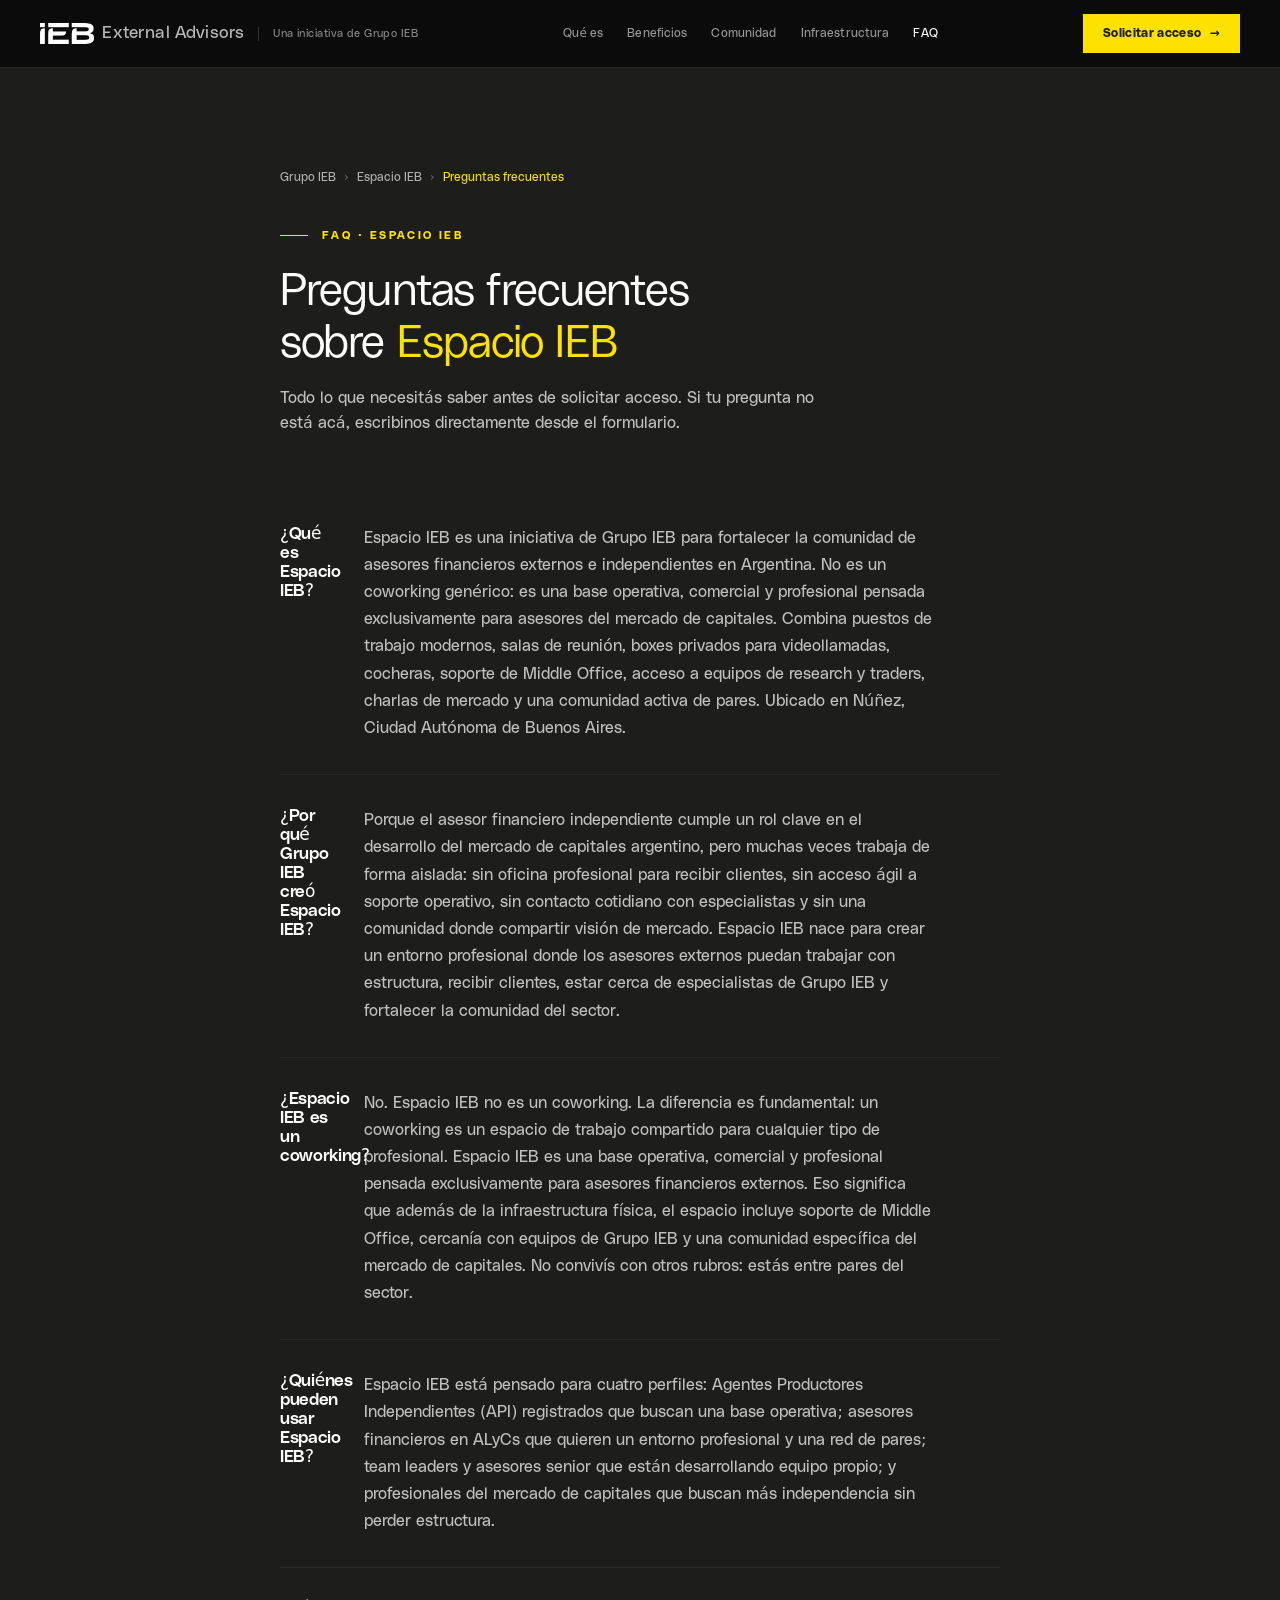
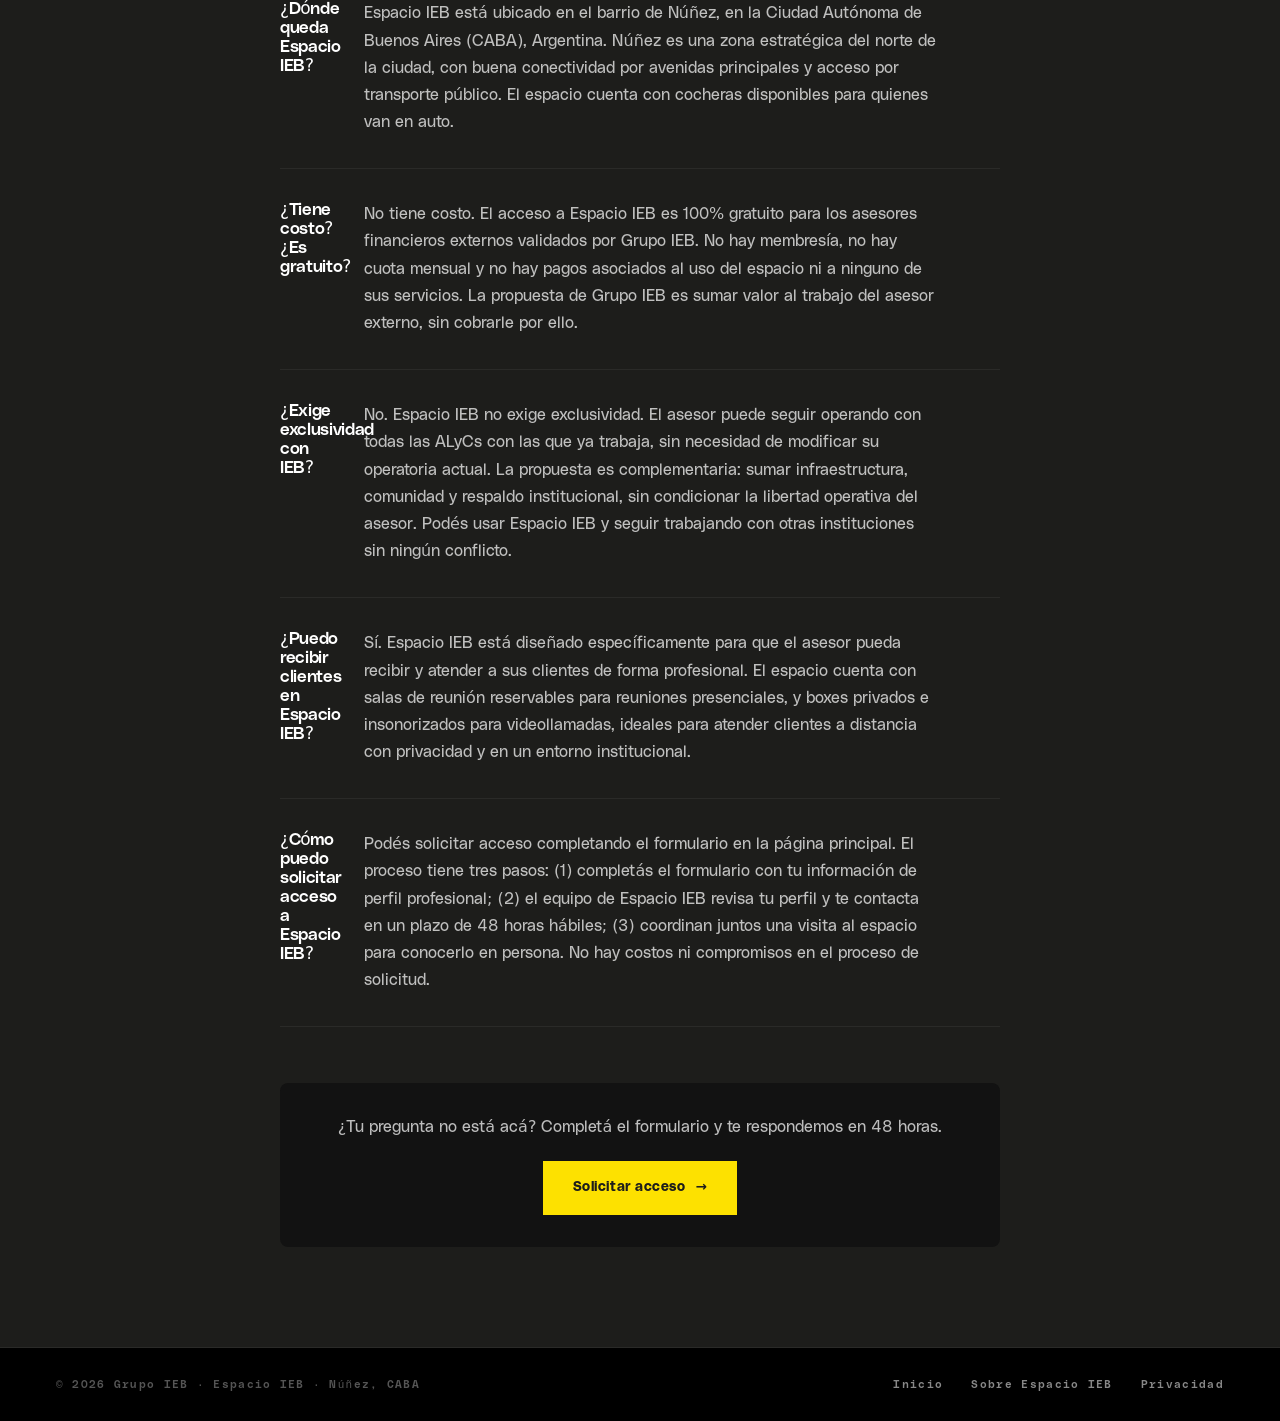
==== commit fb59af1f: "feat: production revision — IEB External Advisors rebrand + reference alignment Rebrand & config - P" ====
--- a/faq.html
+++ b/faq.html
@@ -8,14 +8,14 @@
 <title>Preguntas frecuentes sobre Espacio IEB | Grupo IEB</title>
 <meta name="description" content="Respondemos las preguntas más comunes sobre Espacio IEB: qué es, quiénes pueden acceder, si tiene costo, si exige exclusividad, dónde queda y cómo solicitar acceso."/>
 <meta name="robots" content="index,follow,max-snippet:-1"/>
-<link rel="canonical" href="https://espacioieb.com.ar/faq.html"/>
+<link rel="canonical" href="https://www.iebexternaladvisors.com.ar/faq.html"/>
 
 <meta property="og:type" content="website"/>
-<meta property="og:site_name" content="Espacio IEB"/>
+<meta property="og:site_name" content="IEB External Advisors"/>
 <meta property="og:locale" content="es_AR"/>
 <meta property="og:title" content="Preguntas frecuentes | Espacio IEB"/>
 <meta property="og:description" content="Todo lo que necesitás saber sobre Espacio IEB: costo, exclusividad, ubicación, infraestructura y cómo solicitar acceso."/>
-<meta property="og:url" content="https://espacioieb.com.ar/faq.html"/>
+<meta property="og:url" content="https://www.iebexternaladvisors.com.ar/faq.html"/>
 
 <link rel="icon" type="image/svg+xml" href="assets/logos/ieb-monogram-on-dark.svg"/>
 <link rel="stylesheet" href="assets/colors_and_type.css"/>
@@ -25,17 +25,17 @@
 {
   "@context": "https://schema.org",
   "@type": "FAQPage",
-  "@id": "https://espacioieb.com.ar/faq.html#faq",
-  "url": "https://espacioieb.com.ar/faq.html",
+  "@id": "https://www.iebexternaladvisors.com.ar/faq.html#faq",
+  "url": "https://www.iebexternaladvisors.com.ar/faq.html",
   "name": "Preguntas frecuentes sobre Espacio IEB",
   "inLanguage": "es-AR",
-  "isPartOf": { "@type": "WebSite", "url": "https://espacioieb.com.ar/", "name": "Espacio IEB" },
+  "isPartOf": { "@type": "WebSite", "url": "https://www.iebexternaladvisors.com.ar/", "name": "IEB External Advisors" },
   "breadcrumb": {
     "@type": "BreadcrumbList",
     "itemListElement": [
       { "@type": "ListItem", "position": 1, "name": "Grupo IEB", "item": "https://grupoieb.com.ar/" },
-      { "@type": "ListItem", "position": 2, "name": "Espacio IEB", "item": "https://espacioieb.com.ar/" },
-      { "@type": "ListItem", "position": 3, "name": "FAQ", "item": "https://espacioieb.com.ar/faq.html" }
+      { "@type": "ListItem", "position": 2, "name": "Espacio IEB", "item": "https://www.iebexternaladvisors.com.ar/" },
+      { "@type": "ListItem", "position": 3, "name": "FAQ", "item": "https://www.iebexternaladvisors.com.ar/faq.html" }
     ]
   },
   "mainEntity": [
@@ -82,7 +82,7 @@
     {
       "@type": "Question",
       "name": "¿Cómo puedo solicitar acceso a Espacio IEB?",
-      "acceptedAnswer": { "@type": "Answer", "text": "Podés solicitar acceso completando el formulario en la página principal de Espacio IEB (espacioieb.com.ar). El proceso tiene tres pasos: completás el formulario con tu información de perfil profesional; el equipo de Espacio IEB revisa tu perfil y te contacta en un plazo de 48 horas hábiles; coordinan juntos una visita al espacio para conocerlo en persona y explicarte en detalle cómo funciona. No hay costos ni compromisos en el proceso de solicitud." }
+      "acceptedAnswer": { "@type": "Answer", "text": "Podés solicitar acceso completando el formulario en la página principal de Espacio IEB (www.iebexternaladvisors.com.ar). El proceso tiene tres pasos: completás el formulario con tu información de perfil profesional; el equipo de Espacio IEB revisa tu perfil y te contacta en un plazo de 48 horas hábiles; coordinan juntos una visita al espacio para conocerlo en persona y explicarte en detalle cómo funciona. No hay costos ni compromisos en el proceso de solicitud." }
     }
   ]
 }
@@ -92,29 +92,29 @@
 
 <nav class="nav" id="site-nav" aria-label="Navegación principal" style="position:fixed">
   <div class="nav__inner">
-    <a href="/" class="nav__logo" aria-label="Espacio IEB — inicio">
-      <img src="assets/logos/espacio%20ieb%20horizontal%20blanco.png" alt="Espacio IEB" height="28" style="display:block;width:auto"/>
+    <a href="./" class="nav__logo" aria-label="IEB External Advisors — inicio">
+      <span class="nav__wordmark"><img class="nav__logo-ieb" src="assets/logos/ieb-logotype-white.png" alt="IEB" width="383" height="148"/><span class="nav__wordmark-accent">External Advisors</span></span>
       <span class="nav__divider"></span>
       <span class="nav__logo-sub">Una iniciativa de Grupo IEB</span>
     </a>
     <div class="nav__links">
-      <a href="/#que-es" class="nav__link">Qué es</a>
-      <a href="/#beneficios" class="nav__link">Beneficios</a>
-      <a href="/#comunidad" class="nav__link">Comunidad</a>
-      <a href="/#infraestructura" class="nav__link">Infraestructura</a>
-      <a href="/faq.html" class="nav__link is-active">FAQ</a>
+      <a href="./#que-es" class="nav__link">Qué es</a>
+      <a href="./#beneficios" class="nav__link">Beneficios</a>
+      <a href="./#comunidad" class="nav__link">Comunidad</a>
+      <a href="./#infraestructura" class="nav__link">Infraestructura</a>
+      <a href="faq.html" class="nav__link is-active">FAQ</a>
     </div>
-    <a href="/#acceso" class="nav__cta">Solicitar acceso <span>→</span></a>
+    <a href="./#acceso" class="nav__cta">Solicitar acceso <span>→</span></a>
     <button class="nav__menu-btn" id="nav-toggle" aria-label="Menú" aria-expanded="false">MENÚ</button>
   </div>
   <div class="nav__mobile-menu" id="nav-mobile" style="display:none">
-    <a href="/#que-es" class="nav__mobile-link">Qué es</a>
-    <a href="/#beneficios" class="nav__mobile-link">Beneficios</a>
-    <a href="/#comunidad" class="nav__mobile-link">Comunidad</a>
-    <a href="/#infraestructura" class="nav__mobile-link">Infraestructura</a>
-    <a href="/faq.html" class="nav__mobile-link">FAQ</a>
-    <a href="/sobre-ieb.html" class="nav__mobile-link">Sobre Espacio IEB</a>
-    <a href="/#acceso" class="nav__mobile-cta">Solicitar acceso →</a>
+    <a href="./#que-es" class="nav__mobile-link">Qué es</a>
+    <a href="./#beneficios" class="nav__mobile-link">Beneficios</a>
+    <a href="./#comunidad" class="nav__mobile-link">Comunidad</a>
+    <a href="./#infraestructura" class="nav__mobile-link">Infraestructura</a>
+    <a href="faq.html" class="nav__mobile-link">FAQ</a>
+    <a href="sobre-ieb.html" class="nav__mobile-link">Sobre Espacio IEB</a>
+    <a href="./#acceso" class="nav__mobile-cta">Solicitar acceso →</a>
   </div>
 </nav>
 <script>
@@ -137,7 +137,7 @@
           <ol style="display:flex;gap:8px;list-style:none;font-size:12px;color:var(--fg-on-dark-3);flex-wrap:wrap">
             <li><a href="https://grupoieb.com.ar" style="color:var(--fg-on-dark-3)">Grupo IEB</a></li>
             <li style="opacity:.5">›</li>
-            <li><a href="/" style="color:var(--fg-on-dark-3)">Espacio IEB</a></li>
+            <li><a href="./" style="color:var(--fg-on-dark-3)">Espacio IEB</a></li>
             <li style="opacity:.5">›</li>
             <li style="color:var(--accent)">Preguntas frecuentes</li>
           </ol>
@@ -220,7 +220,7 @@
 
         <div style="margin-top:56px;padding:32px;background:var(--ieb-ink-12);border-radius:8px;text-align:center">
           <p style="color:var(--fg-on-dark-2);margin-bottom:20px">¿Tu pregunta no está acá? Completá el formulario y te respondemos en 48 horas.</p>
-          <a href="/#acceso" class="btn btn--primary">Solicitar acceso <span>→</span></a>
+          <a href="./#acceso" class="btn btn--primary">Solicitar acceso <span>→</span></a>
         </div>
       </div>
     </div>
@@ -232,9 +232,9 @@
     <div class="footer__bottom">
       <span>© 2026 Grupo IEB · Espacio IEB · Núñez, CABA</span>
       <div class="footer__legal">
-        <a href="/">Inicio</a>
-        <a href="/sobre-ieb.html">Sobre Espacio IEB</a>
-        <a href="/privacidad.html">Privacidad</a>
+        <a href="./">Inicio</a>
+        <a href="sobre-ieb.html">Sobre Espacio IEB</a>
+        <a href="privacidad.html">Privacidad</a>
       </div>
     </div>
   </div>
--- a/assets/colors_and_type.css
+++ b/assets/colors_and_type.css
@@ -14,14 +14,14 @@
 /* Italic + Mono + Wide variants are exposed as separate families for editorial*/
 /* moments. The brandbook calls primarily for Poly Sans Slim (300) on display. */
 
-@font-face { font-family: 'Poly Sans'; src: url('fonts/polysanstrial-slim.otf') format('opentype');     font-weight: 300; font-style: normal; font-display: swap; }
-@font-face { font-family: 'Poly Sans'; src: url('fonts/polysanstrial-neutral.otf') format('opentype');  font-weight: 400; font-style: normal; font-display: swap; }
-@font-face { font-family: 'Poly Sans'; src: url('fonts/polysanstrial-median.otf') format('opentype');   font-weight: 500; font-style: normal; font-display: swap; }
-@font-face { font-family: 'Poly Sans'; src: url('fonts/polysanstrial-bulky.otf') format('opentype');    font-weight: 700; font-style: normal; font-display: swap; }
+@font-face { font-family: 'Poly Sans'; src: url('fonts/polysanstrial-slim.woff2') format('woff2'), url('fonts/polysanstrial-slim.otf') format('opentype');         font-weight: 300; font-style: normal; font-display: swap; }
+@font-face { font-family: 'Poly Sans'; src: url('fonts/polysanstrial-neutral.woff2') format('woff2'), url('fonts/polysanstrial-neutral.otf') format('opentype');   font-weight: 400; font-style: normal; font-display: swap; }
+@font-face { font-family: 'Poly Sans'; src: url('fonts/polysanstrial-median.woff2') format('woff2'), url('fonts/polysanstrial-median.otf') format('opentype');     font-weight: 500; font-style: normal; font-display: swap; }
+@font-face { font-family: 'Poly Sans'; src: url('fonts/polysanstrial-bulky.woff2') format('woff2'), url('fonts/polysanstrial-bulky.otf') format('opentype');       font-weight: 700; font-style: normal; font-display: swap; }
 
 /* Mono — for ticker, tabular numerals, code-y micro-copy */
-@font-face { font-family: 'Poly Sans Mono'; src: url('fonts/polysanstrial-slimmono.otf') format('opentype');   font-weight: 300; font-style: normal; font-display: swap; }
-@font-face { font-family: 'Poly Sans Mono'; src: url('fonts/polysanstrial-medianmono.otf') format('opentype'); font-weight: 500; font-style: normal; font-display: swap; }
+@font-face { font-family: 'Poly Sans Mono'; src: url('fonts/polysanstrial-slimmono.woff2') format('woff2'), url('fonts/polysanstrial-slimmono.otf') format('opentype');     font-weight: 300; font-style: normal; font-display: swap; }
+@font-face { font-family: 'Poly Sans Mono'; src: url('fonts/polysanstrial-medianmono.woff2') format('woff2'), url('fonts/polysanstrial-medianmono.otf') format('opentype'); font-weight: 500; font-style: normal; font-display: swap; }
 
 :root {
   /* =========================================================================
@@ -75,7 +75,7 @@
   /* 30% — typography / secondary fields */
   --fg-on-dark-1:       var(--ieb-white);
   --fg-on-dark-2:       rgba(255,255,255,0.72);
-  --fg-on-dark-3:       rgba(255,255,255,0.48);
+  --fg-on-dark-3:       rgba(255,255,255,0.65);
   --fg-on-light-1:      var(--ieb-black);
   --fg-on-light-2:      rgba(29,29,27,0.68);
   --fg-on-light-3:      rgba(29,29,27,0.44);
--- a/styles.css
+++ b/styles.css
@@ -60,7 +60,15 @@
   text-decoration: none;
   flex-shrink: 0;
 }
-.nav__logo-mark { height: 28px; width: auto; }
+.nav__wordmark {
+  display: inline-flex;
+  align-items: center;
+  gap: 8px;
+  white-space: nowrap;
+  line-height: 1;
+}
+.nav__logo-ieb { height: 21px; width: auto; display: block; }
+.nav__wordmark-accent { font-size: 17px; font-weight: var(--fw-slim, 400); color: var(--fg-on-dark-2); letter-spacing: .01em; }
 .nav__divider { width: 1px; height: 14px; background: #333; margin: 0 4px; }
 .nav__logo-sub { font-size: 11px; color: #888; font-weight: 400; letter-spacing: .04em; }
 
@@ -1104,6 +1112,7 @@
 }
 .form__submit:hover { opacity: .85; }
 .form__submit:disabled { opacity: .4; cursor: not-allowed; }
+.form__error { font-size: 13px; color: #ff6b6b; margin-bottom: 12px; line-height: 1.5; }
 .form__success {
   border: 1.5px solid var(--accent);
   padding: 28px;
@@ -1132,11 +1141,19 @@
   gap: 56px; padding: 72px 0 56px;
   border-bottom: 1px solid #111;
 }
-.footer__brand img { height: 28px; margin-bottom: 24px; }
+.footer__wordmark {
+  display: inline-flex;
+  align-items: center;
+  gap: 9px;
+  margin-bottom: 24px;
+}
+.footer__logo-ieb { height: 24px; width: auto; display: block; }
+.footer__wordmark-accent { font-size: 19px; font-weight: var(--fw-slim, 400); color: var(--fg-on-dark-2); letter-spacing: .01em; }
 .footer__brand p { font-size: 13px; color: #666; line-height: 1.6; max-width: 320px; }
-.footer__col h5 {
-  font-family: var(--font-mono);
-  font-size: 11px; color: #666;
+.footer__col h5,
+.footer__col-heading {
+  font-family: var(--font-mono);
+  font-size: 11px; color: rgba(255,255,255,0.65);
   letter-spacing: .18em; text-transform: uppercase;
   margin-bottom: 18px;
   font-weight: 400;
@@ -1245,3 +1262,648 @@
   html { scroll-behavior: auto; }
   *, *::before, *::after { animation-duration: 0.01ms !important; transition-duration: 0.01ms !important; }
 }
+
+/* ============================================================
+   SECTION LIGHT VARIANT
+   ============================================================ */
+.section--light {
+  background: var(--ieb-paper);
+  color: var(--fg-on-light-1);
+}
+.section--light .eyebrow-line { color: var(--ieb-black); }
+.section--light .eyebrow-line::before { background: var(--ieb-black); }
+.section--light .eyebrow-line.is-gray { color: var(--ieb-gray-dim); }
+.section--light .eyebrow-line.is-gray::before { background: var(--ieb-gray-dim); }
+.section--light h2 em { color: var(--ieb-black); font-style: normal; text-decoration: underline; }
+
+/* ============================================================
+   SIMULADOR
+   ============================================================ */
+.sim-section { background: var(--ieb-ink-12); }
+.sim-head { margin-bottom: 36px; }
+.sim-head h2 {
+  font-size: var(--fs-display-md);
+  font-weight: var(--fw-bold);
+  line-height: var(--lh-tight);
+  letter-spacing: var(--tr-tight);
+  max-width: 640px;
+  margin-top: 12px;
+}
+.sim-head h2 em { color: var(--accent); font-style: normal; }
+.sim-title { }
+.sim-lead {
+  margin-top: 16px;
+  font-size: var(--fs-body-lg);
+  color: var(--fg-on-dark-2);
+  max-width: 540px;
+}
+.sim-card {
+  background: var(--ieb-ink-1c);
+  border: 1px solid var(--ieb-ink-line);
+  padding: 36px;
+}
+.sim-inputs {
+  display: grid;
+  grid-template-columns: 1fr 1fr;
+  gap: 32px;
+  margin-bottom: 32px;
+}
+.sim-input-number { max-width: 100%; box-sizing: border-box; width: 100%; }
+.sim-field { display: flex; flex-direction: column; gap: 12px; }
+.sim-label {
+  font-size: var(--fs-body-sm);
+  color: var(--fg-on-dark-2);
+  letter-spacing: .04em;
+}
+.sim-input-number {
+  background: var(--ieb-ink-08);
+  border: 1px solid var(--ieb-ink-line);
+  color: var(--fg-on-dark-1);
+  font-family: var(--font-mono);
+  font-size: 20px;
+  font-weight: 500;
+  padding: 14px 16px;
+  outline: none;
+  transition: border-color var(--t-quick);
+}
+.sim-input-number:focus { border-color: var(--accent); }
+.sim-range {
+  -webkit-appearance: none;
+  appearance: none;
+  width: 100%;
+  height: 4px;
+  border-radius: 2px;
+  outline: none;
+  cursor: pointer;
+}
+.sim-range::-webkit-slider-thumb {
+  -webkit-appearance: none;
+  width: 20px; height: 20px;
+  border-radius: 50%;
+  background: var(--accent);
+  cursor: pointer;
+  border: 2px solid var(--ieb-ink-08);
+}
+.sim-range::-moz-range-thumb {
+  width: 20px; height: 20px;
+  border-radius: 50%;
+  background: var(--accent);
+  cursor: pointer;
+  border: 2px solid var(--ieb-ink-08);
+}
+.sim-range-labels {
+  display: flex;
+  justify-content: space-between;
+  font-size: 11px;
+  color: var(--ieb-gray-key);
+  font-family: var(--font-mono);
+  letter-spacing: .06em;
+}
+.sim-result { text-align: center; }
+.sim-badge {
+  display: inline-block;
+  font-size: clamp(48px, 8vw, 96px);
+  font-weight: var(--fw-bold);
+  letter-spacing: -0.04em;
+  color: var(--accent);
+  line-height: 1;
+  margin-bottom: 32px;
+}
+.sim-cards-row {
+  display: flex;
+  align-items: center;
+  justify-content: center;
+  gap: 24px;
+  margin-bottom: 32px;
+  flex-wrap: wrap;
+}
+.sim-card-today,
+.sim-card-partners {
+  flex: 1;
+  min-width: 200px;
+  max-width: 280px;
+  padding: 24px;
+  text-align: center;
+}
+.sim-card-today {
+  background: var(--ieb-white);
+  color: var(--ieb-black);
+}
+.sim-card-partners {
+  background: var(--ieb-ink-08);
+  border: 1px solid var(--accent);
+  color: var(--fg-on-dark-1);
+}
+.sim-card-label {
+  font-size: var(--fs-caption);
+  letter-spacing: .08em;
+  text-transform: uppercase;
+  color: var(--ieb-gray-dim);
+  margin-bottom: 8px;
+}
+.sim-card-partners .sim-card-label { color: var(--ieb-gray-key); }
+.sim-card-value {
+  font-family: var(--font-mono);
+  font-size: clamp(18px, 2.4vw, 26px);
+  font-weight: 700;
+  color: var(--ieb-black);
+  line-height: 1.1;
+}
+.sim-card-partners .sim-card-value { color: var(--accent); }
+.sim-card-annual {
+  display: block;
+  font-size: 12px;
+  color: var(--ieb-gray-dim);
+  margin-top: 4px;
+  font-family: var(--font-mono);
+}
+.sim-card-partners .sim-card-annual { color: var(--ieb-gray-key); }
+.sim-arrow {
+  font-size: 28px;
+  color: var(--accent);
+  flex-shrink: 0;
+}
+.sim-diff {
+  display: inline-flex;
+  flex-direction: column;
+  align-items: center;
+  gap: 4px;
+  background: rgba(253,225,0,0.08);
+  border: 1px solid rgba(253,225,0,0.2);
+  padding: 16px 32px;
+  margin-bottom: 24px;
+}
+.sim-diff-label {
+  font-size: var(--fs-caption);
+  color: var(--ieb-gray-key);
+  letter-spacing: .08em;
+  text-transform: uppercase;
+}
+.sim-diff-value {
+  font-family: var(--font-mono);
+  font-size: clamp(20px, 2.6vw, 28px);
+  font-weight: 700;
+  color: var(--accent);
+}
+.sim-disclaimer {
+  font-size: var(--fs-caption);
+  color: var(--ieb-gray-key);
+  max-width: 480px;
+  margin: 0 auto 0;
+  line-height: 1.5;
+}
+.sim-cta-row {
+  display: flex;
+  gap: 16px;
+  justify-content: center;
+  margin-top: 40px;
+  flex-wrap: wrap;
+}
+
+/* ============================================================
+   PARTNERS TABLE
+   ============================================================ */
+.partners-section { }
+.partners-section h2 {
+  font-size: var(--fs-h1);
+  font-weight: var(--fw-bold);
+  letter-spacing: var(--tr-tight);
+  max-width: 560px;
+  margin-top: 12px;
+}
+.partners-section h2 em { color: var(--fg-on-light-1); font-style: normal; text-decoration: underline; text-decoration-color: var(--ieb-yellow-deep); }
+.partners-table-wrap {
+  overflow-x: auto;
+  margin-top: 48px;
+  border: 1px solid var(--ieb-paper-line);
+}
+.partners-table {
+  width: 100%;
+  border-collapse: collapse;
+  font-size: var(--fs-body-sm);
+}
+.partners-th-feature {
+  width: 40%;
+  padding: 16px 20px;
+  text-align: left;
+  background: var(--ieb-white);
+  border-bottom: 2px solid var(--ieb-paper-line);
+}
+.partners-th-col {
+  width: 20%;
+  padding: 16px 20px;
+  text-align: center;
+  font-size: 12px;
+  font-weight: 700;
+  letter-spacing: .06em;
+  text-transform: uppercase;
+  background: var(--ieb-paper-soft);
+  border-bottom: 2px solid var(--ieb-paper-line);
+  border-left: 1px solid var(--ieb-paper-line);
+  color: var(--fg-on-light-1);
+}
+.partners-th-col--highlight {
+  background: var(--ieb-black);
+  color: var(--ieb-white);
+  border-bottom-color: var(--ieb-black);
+}
+.partners-badge {
+  display: block;
+  margin-top: 6px;
+  font-size: 10px;
+  letter-spacing: .1em;
+  color: var(--accent);
+}
+.partners-row { border-bottom: 1px solid var(--ieb-paper-line); }
+.partners-row:last-child { border-bottom: none; }
+.partners-row:nth-child(even) .partners-td-feature,
+.partners-row:nth-child(even) .partners-td-cell { background: var(--ieb-paper-soft); }
+.partners-td-feature {
+  padding: 14px 20px;
+  font-size: var(--fs-body-sm);
+  color: var(--fg-on-light-1);
+  background: var(--ieb-white);
+}
+.partners-td-cell {
+  padding: 14px 20px;
+  text-align: center;
+  border-left: 1px solid var(--ieb-paper-line);
+  background: var(--ieb-white);
+}
+.partners-td-cell--highlight { background: var(--ieb-ink-14); border-left-color: var(--ieb-ink-line); }
+.partners-row:nth-child(even) .partners-td-cell--highlight { background: var(--ieb-ink-1c); }
+.partners-cell {
+  display: inline-flex;
+  align-items: center;
+  justify-content: center;
+}
+.partners-cell--yes { color: var(--accent); }
+.partners-cell--no { color: var(--ieb-gray-key); opacity: 0.4; }
+.partners-td-cell--highlight .partners-cell--yes { color: var(--accent); }
+.partners-td-cell--highlight .partners-cell--no { color: var(--ieb-gray-key); }
+.partners-note {
+  margin-top: 24px;
+  font-size: var(--fs-caption);
+  color: var(--ieb-gray-dim);
+  text-align: center;
+  letter-spacing: .04em;
+}
+
+/* ============================================================
+   GRUPO IEB PILLARS
+   ============================================================ */
+.grupo-ieb { }
+.grupo-ieb-head { margin-bottom: 56px; }
+.grupo-ieb-grid {
+  display: grid;
+  grid-template-columns: repeat(3, 1fr);
+  gap: 1px;
+  background: var(--ieb-ink-line);
+  border: 1px solid var(--ieb-ink-line);
+}
+.grupo-ieb-card {
+  background: var(--ieb-ink-12);
+  padding: 36px 32px;
+  transition: background var(--t-standard);
+}
+.grupo-ieb-card:hover { background: var(--ieb-ink-1c); }
+.grupo-ieb-icon {
+  color: var(--accent);
+  margin-bottom: 16px;
+}
+.grupo-ieb-title {
+  font-size: var(--fs-h3);
+  font-weight: var(--fw-medium);
+  color: var(--fg-on-dark-1);
+  margin-bottom: 10px;
+  letter-spacing: var(--tr-snug);
+}
+.grupo-ieb-body {
+  font-size: var(--fs-body-sm);
+  color: var(--fg-on-dark-2);
+  line-height: var(--lh-body);
+}
+
+/* ============================================================
+   ESPACIO IEB (6 numbered features)
+   ============================================================ */
+.espacio-ieb { }
+.espacio-ieb-top {
+  display: flex;
+  flex-direction: column;
+  align-items: flex-start;
+  gap: 14px;
+  margin-bottom: 40px;
+}
+.espacio-ieb-top h2 {
+  font-size: var(--fs-display-md);
+  font-weight: var(--fw-bold);
+  letter-spacing: var(--tr-tight);
+  line-height: var(--lh-snug);
+}
+.espacio-ieb-top h2 em { color: var(--fg-on-light-1); font-style: normal; text-decoration: underline; text-decoration-color: var(--ieb-yellow-deep); }
+.espacio-ieb-lead { font-size: var(--fs-body-lg); color: var(--fg-on-light-2); line-height: var(--lh-body); max-width: 640px; }
+.espacio-ieb-inner {
+  display: grid;
+  grid-template-columns: 1fr 1fr;
+  gap: 48px;
+  align-items: start;
+}
+.espacio-ieb-list {
+  display: flex;
+  flex-direction: column;
+  gap: 0;
+}
+.espacio-ieb-item {
+  display: flex;
+  gap: 20px;
+  padding: 15px 0;
+  border-bottom: 1px solid var(--ieb-paper-line);
+  align-items: flex-start;
+}
+.espacio-ieb-item:last-child { border-bottom: none; }
+.espacio-ieb-num {
+  font-family: var(--font-mono);
+  font-size: 11px;
+  font-weight: 500;
+  color: var(--ieb-gray-dim);
+  letter-spacing: .12em;
+  flex-shrink: 0;
+  padding-top: 3px;
+  min-width: 28px;
+}
+.espacio-ieb-content { flex: 1; }
+.espacio-ieb-keyword {
+  font-size: var(--fs-body);
+  font-weight: var(--fw-medium);
+  color: var(--fg-on-light-1);
+  margin-bottom: 6px;
+}
+.espacio-ieb-keyword strong { color: var(--ieb-black); font-weight: 700; }
+.espacio-ieb-desc {
+  font-size: var(--fs-body-sm);
+  color: var(--fg-on-light-2);
+  line-height: var(--lh-body);
+}
+.espacio-ieb-img {
+  position: sticky;
+  top: 100px;
+  display: flex;
+  flex-direction: column;
+  gap: 8px;
+}
+.espacio-ieb-photo--main {
+  width: 100%;
+  height: auto;
+  aspect-ratio: 16 / 9;
+  object-fit: cover;
+  display: block;
+  border: 1px solid var(--ieb-paper-line);
+}
+.espacio-ieb-gallery {
+  display: grid;
+  grid-template-columns: repeat(3, 1fr);
+  gap: 8px;
+}
+.espacio-ieb-gallery img {
+  width: 100%;
+  height: auto;
+  aspect-ratio: 4 / 3;
+  object-fit: cover;
+  display: block;
+  border: 1px solid var(--ieb-paper-line);
+}
+
+/* ============================================================
+   HOSPITALITIES
+   ============================================================ */
+.hospitalities { }
+.hospitalities h2 {
+  font-size: var(--fs-display-md);
+  font-weight: var(--fw-bold);
+  letter-spacing: var(--tr-tight);
+  line-height: var(--lh-snug);
+  max-width: 560px;
+  margin-top: 12px;
+}
+.hospitalities h2 em { color: var(--accent); font-style: normal; }
+.hosp-grid {
+  display: grid;
+  grid-template-columns: repeat(4, 1fr);
+  gap: 1px;
+  background: var(--ieb-ink-line);
+  border: 1px solid var(--ieb-ink-line);
+  margin-top: 48px;
+}
+.hosp-card {
+  background: var(--ieb-ink-12);
+  transition: background var(--t-standard), border-color var(--t-standard);
+  border-bottom: 2px solid transparent;
+  overflow: hidden;
+}
+.hosp-card:hover {
+  background: var(--ieb-ink-1c);
+  border-bottom-color: var(--accent);
+}
+.hosp-card-media {
+  aspect-ratio: 4 / 3;
+  overflow: hidden;
+}
+.hosp-card-media img {
+  width: 100%;
+  height: 100%;
+  object-fit: cover;
+  display: block;
+  filter: grayscale(0.15);
+  transition: transform var(--t-standard), filter var(--t-standard);
+}
+.hosp-card:hover .hosp-card-media img {
+  transform: scale(1.04);
+  filter: grayscale(0);
+}
+.hosp-card-body { padding: 28px 24px 32px; }
+.hosp-title {
+  font-size: var(--fs-h3);
+  font-weight: var(--fw-medium);
+  color: var(--fg-on-dark-1);
+  margin-bottom: 10px;
+  letter-spacing: var(--tr-snug);
+}
+.hosp-desc {
+  font-size: var(--fs-body-sm);
+  color: var(--fg-on-dark-2);
+  line-height: var(--lh-body);
+}
+
+/* ============================================================
+   GROW FINANCE
+   ============================================================ */
+.grow-finance { }
+.gf-inner {
+  display: grid;
+  grid-template-columns: 1fr 1fr;
+  gap: 80px;
+  align-items: center;
+}
+.gf-copy .eyebrow {
+  display: inline-block;
+  margin-bottom: 16px;
+}
+.gf-title {
+  font-size: var(--fs-display-md);
+  font-weight: var(--fw-bold);
+  letter-spacing: var(--tr-tight);
+  line-height: var(--lh-snug);
+  margin-bottom: 20px;
+}
+.gf-title em { color: var(--accent); font-style: normal; }
+.gf-lead {
+  font-size: var(--fs-body-lg);
+  color: var(--fg-on-dark-2);
+  line-height: var(--lh-body);
+  margin-bottom: 36px;
+}
+.gf-features {
+  display: flex;
+  flex-direction: column;
+  gap: 14px;
+}
+.gf-feature {
+  display: flex;
+  gap: 16px;
+  align-items: flex-start;
+  padding: 12px 0;
+  border-bottom: 1px solid var(--ieb-ink-line);
+}
+.gf-feature:last-child { border-bottom: none; }
+.gf-num {
+  font-family: var(--font-mono);
+  font-size: 11px;
+  color: var(--accent);
+  letter-spacing: .1em;
+  flex-shrink: 0;
+  padding-top: 2px;
+  min-width: 28px;
+}
+.gf-feature-text {
+  font-size: var(--fs-body-sm);
+  color: var(--fg-on-dark-2);
+  line-height: var(--lh-normal);
+}
+.gf-visual { display: flex; flex-direction: column; justify-content: center; align-items: center; }
+.gf-mockup {
+  width: 100%;
+  max-width: 480px;
+  height: auto;
+  display: block;
+}
+.gf-phone-label {
+  margin-top: 12px;
+  text-align: center;
+  display: flex;
+  align-items: center;
+  justify-content: center;
+  gap: 6px;
+  font-size: 11px;
+  color: var(--ieb-gray-key);
+  letter-spacing: .06em;
+}
+
+/* ============================================================
+   TECNOLOGIA
+   ============================================================ */
+.tecnologia { }
+.tecnologia h2 {
+  font-size: var(--fs-h1);
+  font-weight: var(--fw-bold);
+  letter-spacing: var(--tr-tight);
+  max-width: 480px;
+  margin-top: 12px;
+}
+.tecnologia h2 em { color: var(--fg-on-light-1); font-style: normal; text-decoration: underline; text-decoration-color: var(--ieb-yellow-deep); }
+.tec-grid {
+  display: grid;
+  grid-template-columns: 1fr 1fr;
+  gap: 1px;
+  background: var(--ieb-paper-line);
+  margin-top: 48px;
+}
+.tec-card {
+  padding: 48px 40px;
+  position: relative;
+}
+.tec-card--investor {
+  background: var(--ieb-ink-12);
+  color: var(--fg-on-dark-1);
+}
+.tec-card--advisor {
+  background: var(--ieb-ink-08);
+  color: var(--fg-on-dark-1);
+  border-left: 1px solid var(--ieb-ink-line);
+}
+.tec-card-eyebrow {
+  font-size: var(--fs-eyebrow);
+  font-weight: var(--fw-bold);
+  letter-spacing: var(--tr-extra-wide);
+  text-transform: uppercase;
+  color: var(--accent);
+  margin-bottom: 16px;
+}
+.tec-card-title {
+  font-size: var(--fs-h2);
+  font-weight: var(--fw-bold);
+  letter-spacing: var(--tr-tight);
+  margin-bottom: 16px;
+}
+.tec-card-body {
+  font-size: var(--fs-body-sm);
+  color: var(--fg-on-dark-2);
+  line-height: var(--lh-body);
+  margin-bottom: 24px;
+}
+.tec-card-list {
+  list-style: none;
+  display: flex;
+  flex-direction: column;
+  gap: 10px;
+}
+.tec-card-list li {
+  font-size: var(--fs-body-sm);
+  color: var(--fg-on-dark-2);
+  padding-left: 16px;
+  position: relative;
+}
+.tec-card-list li::before {
+  content: "→";
+  position: absolute;
+  left: 0;
+  color: var(--accent);
+  font-size: 11px;
+}
+
+/* ============================================================
+   RESPONSIVE — new components
+   ============================================================ */
+@media (max-width: 1024px) {
+  .grupo-ieb-grid { grid-template-columns: repeat(2, 1fr); }
+  .hosp-grid { grid-template-columns: repeat(2, 1fr); }
+  .gf-inner { gap: 48px; }
+  .espacio-ieb-top { grid-template-columns: 1fr; gap: 24px; }
+}
+@media (max-width: 760px) {
+  .sim-inputs { grid-template-columns: 1fr; }
+  .sim-card { padding: 28px 20px; }
+  .sim-cards-row { gap: 12px; }
+  .sim-card-today, .sim-card-partners { min-width: 140px; }
+  .partners-th-col, .partners-td-cell { padding: 12px 10px; }
+  .partners-td-feature { padding: 12px 10px; font-size: 12px; }
+  .grupo-ieb-grid { grid-template-columns: 1fr; }
+  .hosp-grid { grid-template-columns: 1fr 1fr; }
+  .espacio-ieb-inner { grid-template-columns: 1fr; }
+  .espacio-ieb-img { position: static; top: auto; margin-top: 8px; }
+  .gf-inner { grid-template-columns: 1fr; }
+  .gf-visual { margin-top: 32px; }
+  .tec-grid { grid-template-columns: 1fr; }
+  .tec-card--advisor { border-left: none; border-top: 1px solid var(--ieb-ink-line); }
+  .sec-head { grid-template-columns: 1fr; gap: 24px; }
+}
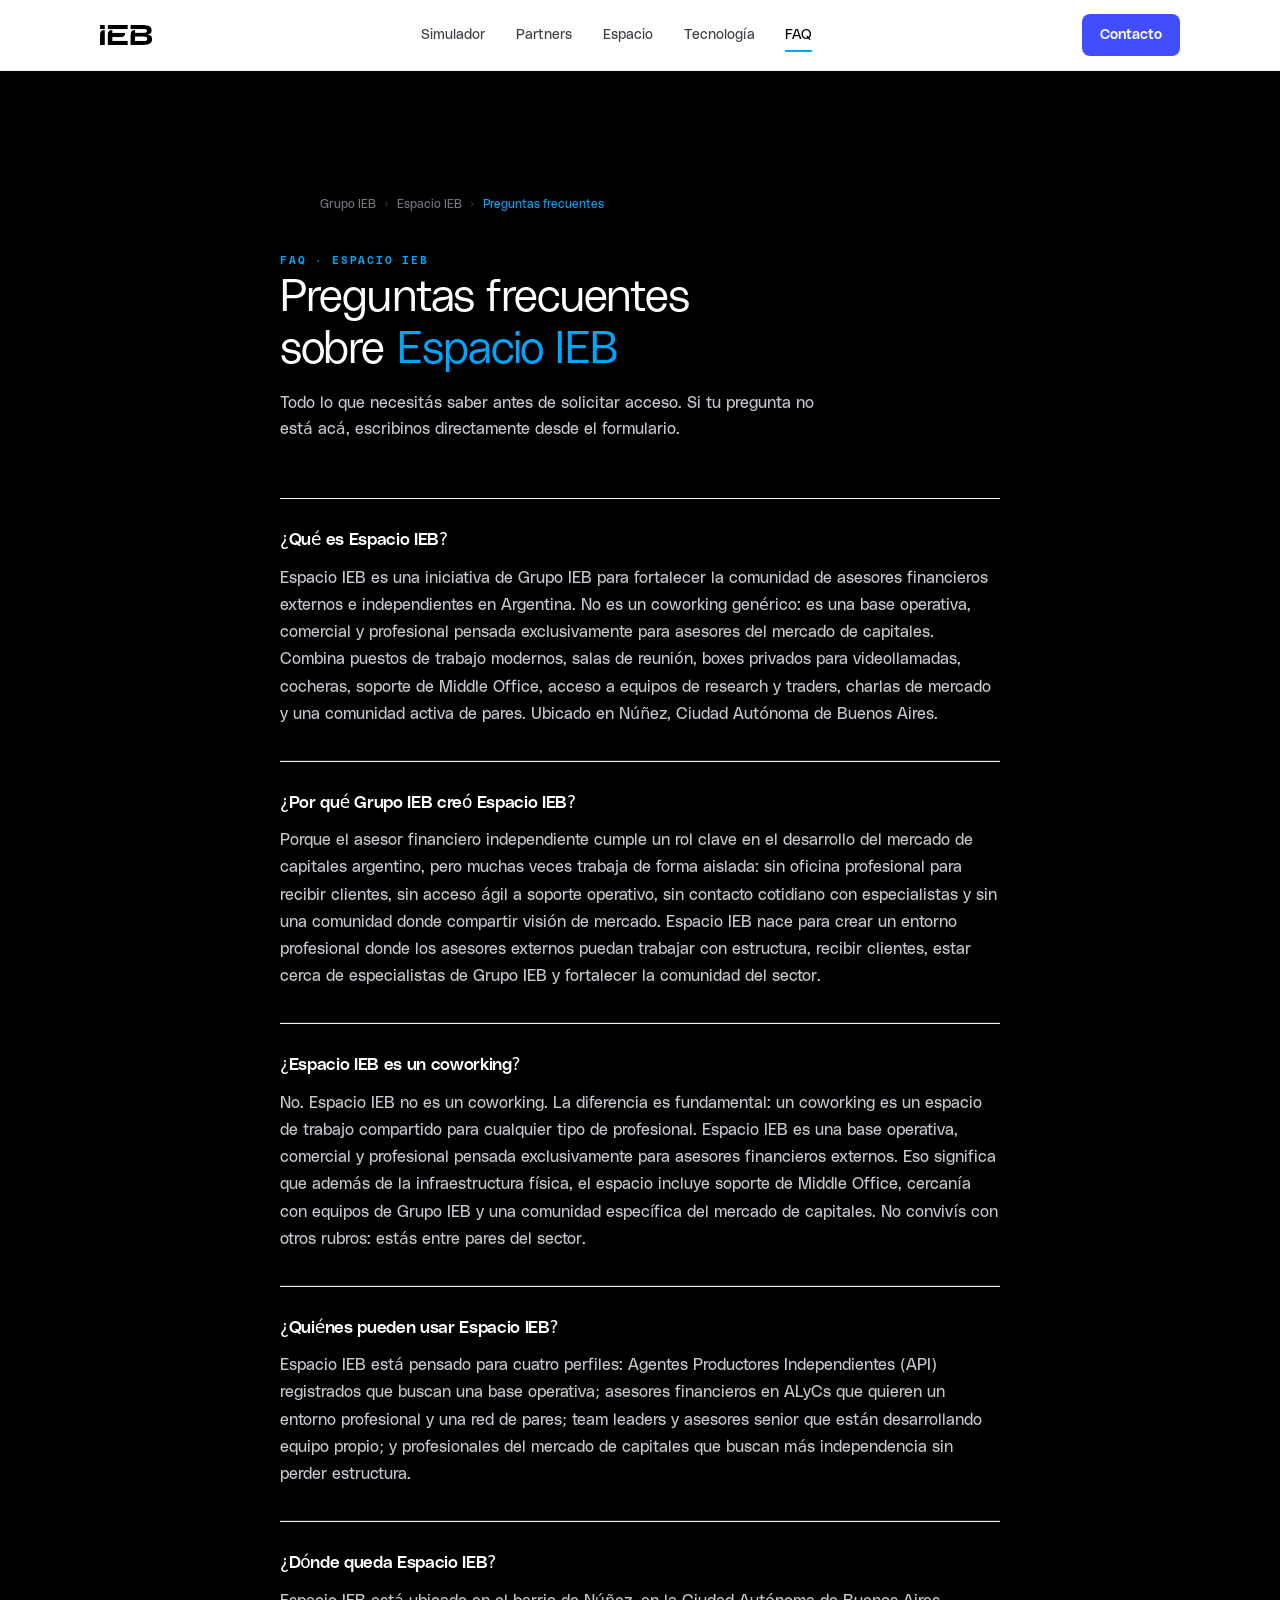
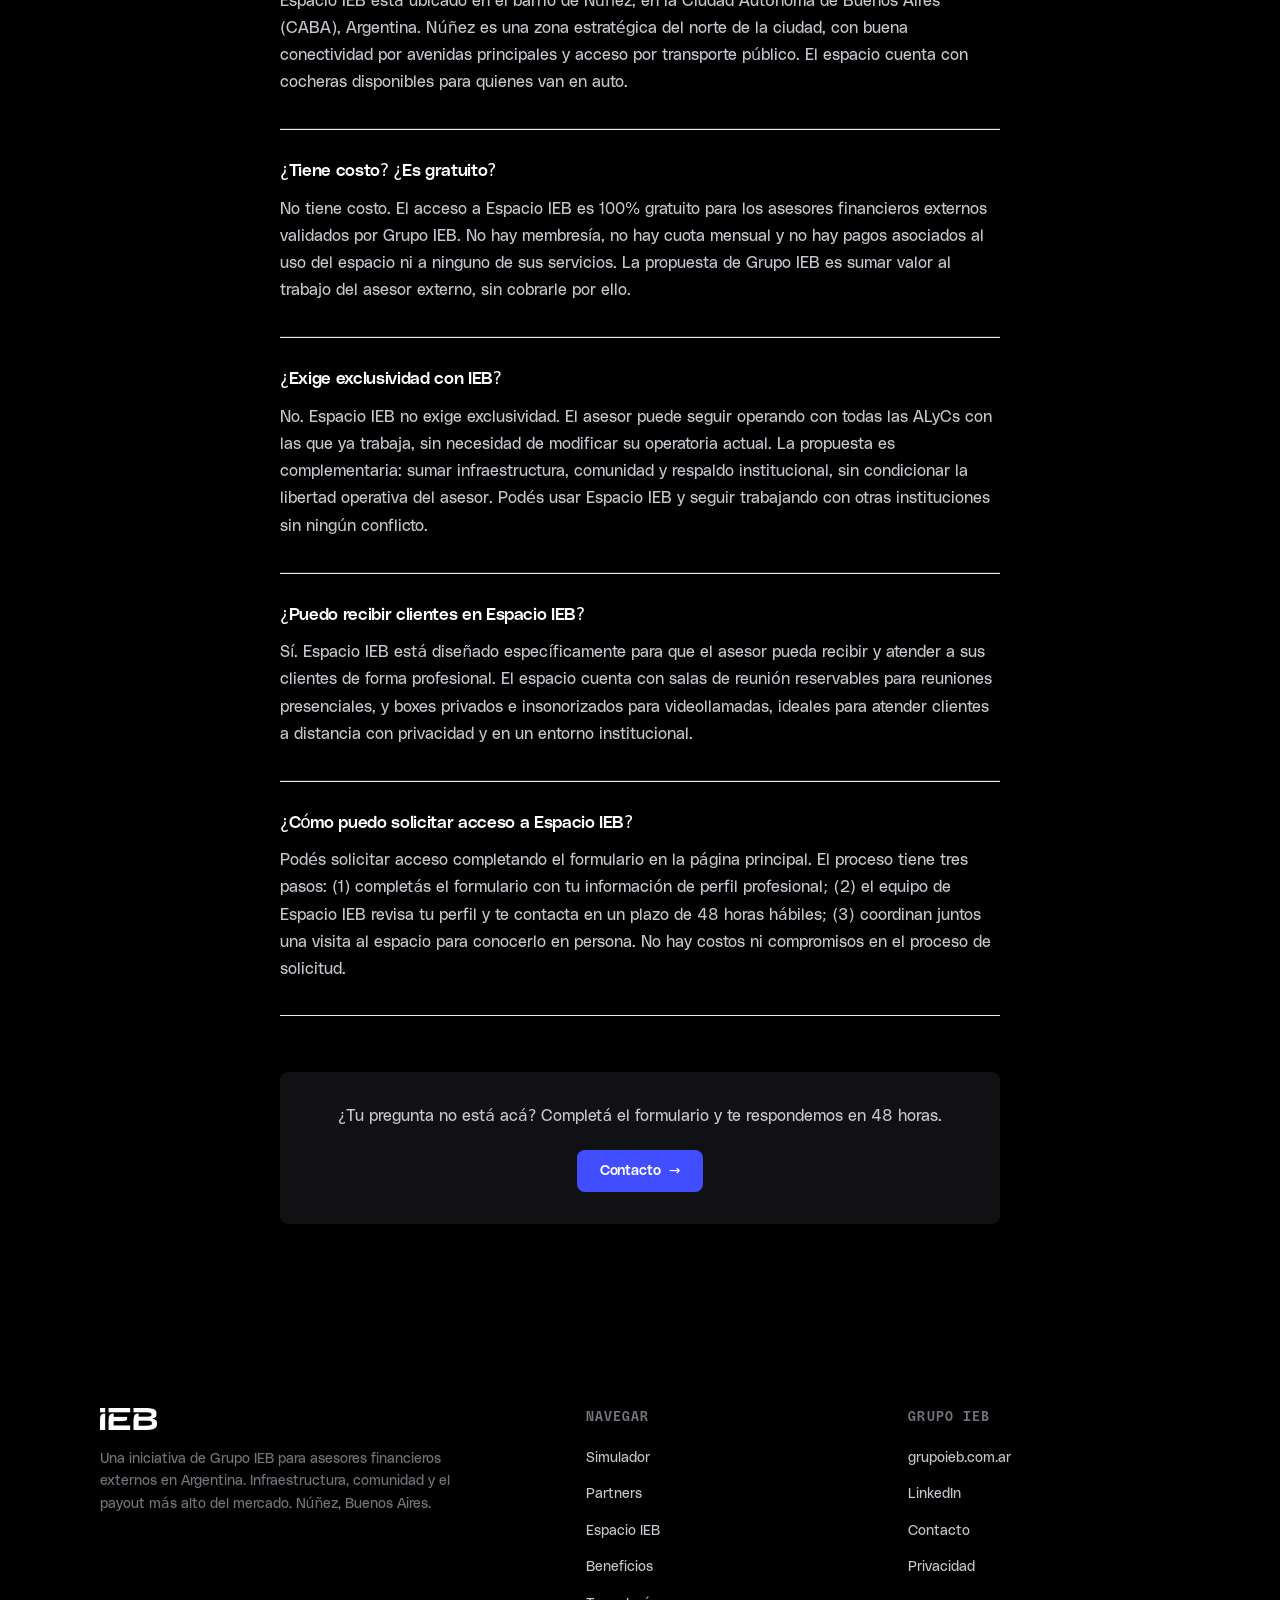
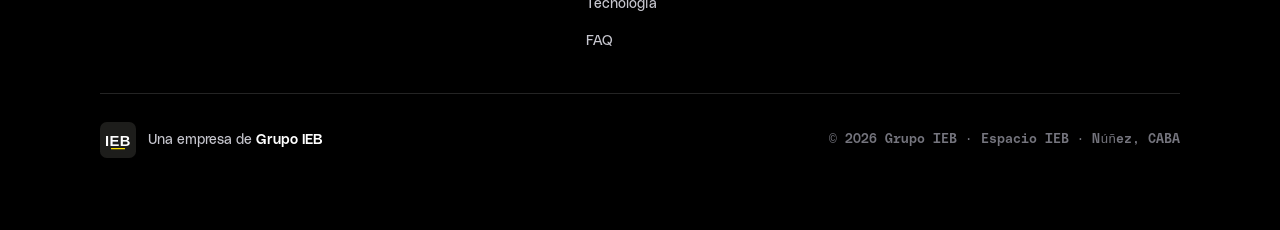
==== commit 5e69da4a: "feat: handoff prep — Vercel migration, branding fixes, cleanup, docs Prepares the site for delivery " ====
--- a/faq.html
+++ b/faq.html
@@ -5,7 +5,7 @@
 <meta name="viewport" content="width=device-width,initial-scale=1"/>
 <link rel="preconnect" href="https://unpkg.com" crossorigin/>
 
-<title>Preguntas frecuentes sobre Espacio IEB | Grupo IEB</title>
+<title>Preguntas frecuentes | IEB External Advisors — Grupo IEB</title>
 <meta name="description" content="Respondemos las preguntas más comunes sobre Espacio IEB: qué es, quiénes pueden acceder, si tiene costo, si exige exclusividad, dónde queda y cómo solicitar acceso."/>
 <meta name="robots" content="index,follow,max-snippet:-1"/>
 <link rel="canonical" href="https://www.iebexternaladvisors.com.ar/faq.html"/>
@@ -13,7 +13,7 @@
 <meta property="og:type" content="website"/>
 <meta property="og:site_name" content="IEB External Advisors"/>
 <meta property="og:locale" content="es_AR"/>
-<meta property="og:title" content="Preguntas frecuentes | Espacio IEB"/>
+<meta property="og:title" content="Preguntas frecuentes | IEB External Advisors"/>
 <meta property="og:description" content="Todo lo que necesitás saber sobre Espacio IEB: costo, exclusividad, ubicación, infraestructura y cómo solicitar acceso."/>
 <meta property="og:url" content="https://www.iebexternaladvisors.com.ar/faq.html"/>
 
@@ -90,46 +90,26 @@
 </head>
 <body>
 
-<nav class="nav" id="site-nav" aria-label="Navegación principal" style="position:fixed">
+<nav class="nav is-scrolled" aria-label="Navegación principal">
   <div class="nav__inner">
     <a href="./" class="nav__logo" aria-label="IEB External Advisors — inicio">
-      <span class="nav__wordmark"><img class="nav__logo-ieb" src="assets/logos/ieb-logotype-white.png" alt="IEB" width="383" height="148"/><span class="nav__wordmark-accent">External Advisors</span></span>
-      <span class="nav__divider"></span>
-      <span class="nav__logo-sub">Una iniciativa de Grupo IEB</span>
+      <img class="nav__logo-img" src="assets/logos/ieb-logotype-black.png" alt="IEB External Advisors" width="383" height="148"/>
     </a>
-    <div class="nav__links">
-      <a href="./#que-es" class="nav__link">Qué es</a>
-      <a href="./#beneficios" class="nav__link">Beneficios</a>
-      <a href="./#comunidad" class="nav__link">Comunidad</a>
-      <a href="./#infraestructura" class="nav__link">Infraestructura</a>
+    <div class="nav__links" id="navlinks">
+      <a href="./#simulador" class="nav__link">Simulador</a>
+      <a href="./#partners" class="nav__link">Partners</a>
+      <a href="./#espacio" class="nav__link">Espacio</a>
+      <a href="./#tecnologia" class="nav__link">Tecnología</a>
       <a href="faq.html" class="nav__link is-active">FAQ</a>
-    </div>
-    <a href="./#acceso" class="nav__cta">Solicitar acceso <span>→</span></a>
-    <button class="nav__menu-btn" id="nav-toggle" aria-label="Menú" aria-expanded="false">MENÚ</button>
-  </div>
-  <div class="nav__mobile-menu" id="nav-mobile" style="display:none">
-    <a href="./#que-es" class="nav__mobile-link">Qué es</a>
-    <a href="./#beneficios" class="nav__mobile-link">Beneficios</a>
-    <a href="./#comunidad" class="nav__mobile-link">Comunidad</a>
-    <a href="./#infraestructura" class="nav__mobile-link">Infraestructura</a>
-    <a href="faq.html" class="nav__mobile-link">FAQ</a>
-    <a href="sobre-ieb.html" class="nav__mobile-link">Sobre Espacio IEB</a>
-    <a href="./#acceso" class="nav__mobile-cta">Solicitar acceso →</a>
+      <a href="./#contacto" class="nav__cta nav__cta--mobile">Contacto</a>
+    </div>
+    <a href="./#contacto" class="nav__cta">Contacto</a>
+    <button class="nav__menu-btn" id="navtoggle" aria-label="Menú" aria-expanded="false"><span></span><span></span></button>
   </div>
 </nav>
-<script>
-(function(){
-  var btn=document.getElementById('nav-toggle'),menu=document.getElementById('nav-mobile'),open=false;
-  btn.addEventListener('click',function(){
-    open=!open;
-    menu.style.display=open?'flex':'none';
-    btn.textContent=open?'✕':'MENÚ';
-    btn.setAttribute('aria-expanded',open);
-  });
-})();
-</script>
-
-<main style="padding-top:68px">
+<script>(function(){var b=document.getElementById('navtoggle'),l=document.getElementById('navlinks');if(!b)return;var o=false;b.addEventListener('click',function(){o=!o;l.classList.toggle('is-open',o);b.setAttribute('aria-expanded',o);});})();</script>
+
+<main>
   <section class="section" style="background:var(--ieb-black)">
     <div class="container">
       <div style="max-width:720px;margin:0 auto">
@@ -143,7 +123,7 @@
           </ol>
         </nav>
 
-        <span class="eyebrow-line">FAQ · Espacio IEB</span>
+        <span class="eyebrow">FAQ · Espacio IEB</span>
         <h1 style="font-size:clamp(28px,3.5vw,48px);font-weight:300;line-height:1.15;margin-bottom:16px;color:var(--ieb-white)">
           Preguntas frecuentes<br/>sobre <em style="font-style:normal;color:var(--accent)">Espacio IEB</em>
         </h1>
@@ -153,56 +133,56 @@
 
         <div class="faq__list" itemscope itemtype="https://schema.org/FAQPage">
 
-          <article class="faq__item" itemprop="mainEntity" itemscope itemtype="https://schema.org/Question" style="border-bottom:1px solid var(--ieb-ink-line);padding:32px 0">
+          <article class="faq__item" itemprop="mainEntity" itemscope itemtype="https://schema.org/Question" style="border-bottom:1px solid var(--border-on-dark);padding:32px 0">
             <h2 itemprop="name" style="font-size:17px;font-weight:500;color:var(--ieb-white);margin-bottom:14px">¿Qué es Espacio IEB?</h2>
             <div itemprop="acceptedAnswer" itemscope itemtype="https://schema.org/Answer">
               <p itemprop="text" style="color:var(--fg-on-dark-2);line-height:1.7">Espacio IEB es una iniciativa de Grupo IEB para fortalecer la comunidad de asesores financieros externos e independientes en Argentina. No es un coworking genérico: es una base operativa, comercial y profesional pensada exclusivamente para asesores del mercado de capitales. Combina puestos de trabajo modernos, salas de reunión, boxes privados para videollamadas, cocheras, soporte de Middle Office, acceso a equipos de research y traders, charlas de mercado y una comunidad activa de pares. Ubicado en Núñez, Ciudad Autónoma de Buenos Aires.</p>
             </div>
           </article>
 
-          <article class="faq__item" itemprop="mainEntity" itemscope itemtype="https://schema.org/Question" style="border-bottom:1px solid var(--ieb-ink-line);padding:32px 0">
+          <article class="faq__item" itemprop="mainEntity" itemscope itemtype="https://schema.org/Question" style="border-bottom:1px solid var(--border-on-dark);padding:32px 0">
             <h2 itemprop="name" style="font-size:17px;font-weight:500;color:var(--ieb-white);margin-bottom:14px">¿Por qué Grupo IEB creó Espacio IEB?</h2>
             <div itemprop="acceptedAnswer" itemscope itemtype="https://schema.org/Answer">
               <p itemprop="text" style="color:var(--fg-on-dark-2);line-height:1.7">Porque el asesor financiero independiente cumple un rol clave en el desarrollo del mercado de capitales argentino, pero muchas veces trabaja de forma aislada: sin oficina profesional para recibir clientes, sin acceso ágil a soporte operativo, sin contacto cotidiano con especialistas y sin una comunidad donde compartir visión de mercado. Espacio IEB nace para crear un entorno profesional donde los asesores externos puedan trabajar con estructura, recibir clientes, estar cerca de especialistas de Grupo IEB y fortalecer la comunidad del sector.</p>
             </div>
           </article>
 
-          <article class="faq__item" itemprop="mainEntity" itemscope itemtype="https://schema.org/Question" style="border-bottom:1px solid var(--ieb-ink-line);padding:32px 0">
+          <article class="faq__item" itemprop="mainEntity" itemscope itemtype="https://schema.org/Question" style="border-bottom:1px solid var(--border-on-dark);padding:32px 0">
             <h2 itemprop="name" style="font-size:17px;font-weight:500;color:var(--ieb-white);margin-bottom:14px">¿Espacio IEB es un coworking?</h2>
             <div itemprop="acceptedAnswer" itemscope itemtype="https://schema.org/Answer">
               <p itemprop="text" style="color:var(--fg-on-dark-2);line-height:1.7">No. Espacio IEB no es un coworking. La diferencia es fundamental: un coworking es un espacio de trabajo compartido para cualquier tipo de profesional. Espacio IEB es una base operativa, comercial y profesional pensada exclusivamente para asesores financieros externos. Eso significa que además de la infraestructura física, el espacio incluye soporte de Middle Office, cercanía con equipos de Grupo IEB y una comunidad específica del mercado de capitales. No convivís con otros rubros: estás entre pares del sector.</p>
             </div>
           </article>
 
-          <article class="faq__item" itemprop="mainEntity" itemscope itemtype="https://schema.org/Question" style="border-bottom:1px solid var(--ieb-ink-line);padding:32px 0">
+          <article class="faq__item" itemprop="mainEntity" itemscope itemtype="https://schema.org/Question" style="border-bottom:1px solid var(--border-on-dark);padding:32px 0">
             <h2 itemprop="name" style="font-size:17px;font-weight:500;color:var(--ieb-white);margin-bottom:14px">¿Quiénes pueden usar Espacio IEB?</h2>
             <div itemprop="acceptedAnswer" itemscope itemtype="https://schema.org/Answer">
               <p itemprop="text" style="color:var(--fg-on-dark-2);line-height:1.7">Espacio IEB está pensado para cuatro perfiles: Agentes Productores Independientes (API) registrados que buscan una base operativa; asesores financieros en ALyCs que quieren un entorno profesional y una red de pares; team leaders y asesores senior que están desarrollando equipo propio; y profesionales del mercado de capitales que buscan más independencia sin perder estructura.</p>
             </div>
           </article>
 
-          <article class="faq__item" itemprop="mainEntity" itemscope itemtype="https://schema.org/Question" style="border-bottom:1px solid var(--ieb-ink-line);padding:32px 0">
+          <article class="faq__item" itemprop="mainEntity" itemscope itemtype="https://schema.org/Question" style="border-bottom:1px solid var(--border-on-dark);padding:32px 0">
             <h2 itemprop="name" style="font-size:17px;font-weight:500;color:var(--ieb-white);margin-bottom:14px">¿Dónde queda Espacio IEB?</h2>
             <div itemprop="acceptedAnswer" itemscope itemtype="https://schema.org/Answer">
               <p itemprop="text" style="color:var(--fg-on-dark-2);line-height:1.7">Espacio IEB está ubicado en el barrio de Núñez, en la Ciudad Autónoma de Buenos Aires (CABA), Argentina. Núñez es una zona estratégica del norte de la ciudad, con buena conectividad por avenidas principales y acceso por transporte público. El espacio cuenta con cocheras disponibles para quienes van en auto.</p>
             </div>
           </article>
 
-          <article class="faq__item" itemprop="mainEntity" itemscope itemtype="https://schema.org/Question" style="border-bottom:1px solid var(--ieb-ink-line);padding:32px 0">
+          <article class="faq__item" itemprop="mainEntity" itemscope itemtype="https://schema.org/Question" style="border-bottom:1px solid var(--border-on-dark);padding:32px 0">
             <h2 itemprop="name" style="font-size:17px;font-weight:500;color:var(--ieb-white);margin-bottom:14px">¿Tiene costo? ¿Es gratuito?</h2>
             <div itemprop="acceptedAnswer" itemscope itemtype="https://schema.org/Answer">
               <p itemprop="text" style="color:var(--fg-on-dark-2);line-height:1.7">No tiene costo. El acceso a Espacio IEB es 100% gratuito para los asesores financieros externos validados por Grupo IEB. No hay membresía, no hay cuota mensual y no hay pagos asociados al uso del espacio ni a ninguno de sus servicios. La propuesta de Grupo IEB es sumar valor al trabajo del asesor externo, sin cobrarle por ello.</p>
             </div>
           </article>
 
-          <article class="faq__item" itemprop="mainEntity" itemscope itemtype="https://schema.org/Question" style="border-bottom:1px solid var(--ieb-ink-line);padding:32px 0">
+          <article class="faq__item" itemprop="mainEntity" itemscope itemtype="https://schema.org/Question" style="border-bottom:1px solid var(--border-on-dark);padding:32px 0">
             <h2 itemprop="name" style="font-size:17px;font-weight:500;color:var(--ieb-white);margin-bottom:14px">¿Exige exclusividad con IEB?</h2>
             <div itemprop="acceptedAnswer" itemscope itemtype="https://schema.org/Answer">
               <p itemprop="text" style="color:var(--fg-on-dark-2);line-height:1.7">No. Espacio IEB no exige exclusividad. El asesor puede seguir operando con todas las ALyCs con las que ya trabaja, sin necesidad de modificar su operatoria actual. La propuesta es complementaria: sumar infraestructura, comunidad y respaldo institucional, sin condicionar la libertad operativa del asesor. Podés usar Espacio IEB y seguir trabajando con otras instituciones sin ningún conflicto.</p>
             </div>
           </article>
 
-          <article class="faq__item" itemprop="mainEntity" itemscope itemtype="https://schema.org/Question" style="border-bottom:1px solid var(--ieb-ink-line);padding:32px 0">
+          <article class="faq__item" itemprop="mainEntity" itemscope itemtype="https://schema.org/Question" style="border-bottom:1px solid var(--border-on-dark);padding:32px 0">
             <h2 itemprop="name" style="font-size:17px;font-weight:500;color:var(--ieb-white);margin-bottom:14px">¿Puedo recibir clientes en Espacio IEB?</h2>
             <div itemprop="acceptedAnswer" itemscope itemtype="https://schema.org/Answer">
               <p itemprop="text" style="color:var(--fg-on-dark-2);line-height:1.7">Sí. Espacio IEB está diseñado específicamente para que el asesor pueda recibir y atender a sus clientes de forma profesional. El espacio cuenta con salas de reunión reservables para reuniones presenciales, y boxes privados e insonorizados para videollamadas, ideales para atender clientes a distancia con privacidad y en un entorno institucional.</p>
@@ -218,9 +198,9 @@
 
         </div>
 
-        <div style="margin-top:56px;padding:32px;background:var(--ieb-ink-12);border-radius:8px;text-align:center">
+        <div style="margin-top:56px;padding:32px;background:var(--gray-900);border-radius:8px;text-align:center">
           <p style="color:var(--fg-on-dark-2);margin-bottom:20px">¿Tu pregunta no está acá? Completá el formulario y te respondemos en 48 horas.</p>
-          <a href="./#acceso" class="btn btn--primary">Solicitar acceso <span>→</span></a>
+          <a href="./#contacto" class="btn btn--accent">Contacto <span>→</span></a>
         </div>
       </div>
     </div>
@@ -229,13 +209,38 @@
 
 <footer class="footer">
   <div class="container">
+    <div class="footer__top">
+      <div class="footer__brand">
+        <img class="footer__logo" src="assets/logos/ieb-logotype-white.png" alt="IEB External Advisors" width="383" height="148"/>
+        <p>Una iniciativa de Grupo IEB para asesores financieros externos en Argentina. Infraestructura, comunidad y el payout más alto del mercado. Núñez, Buenos Aires.</p>
+      </div>
+      <div class="footer__col">
+        <p class="footer__col-heading">Navegar</p>
+        <ul>
+          <li><a href="./#simulador">Simulador</a></li>
+          <li><a href="./#partners">Partners</a></li>
+          <li><a href="./#espacio">Espacio IEB</a></li>
+          <li><a href="./#hospitalities">Beneficios</a></li>
+          <li><a href="./#tecnologia">Tecnología</a></li>
+          <li><a href="faq.html">FAQ</a></li>
+        </ul>
+      </div>
+      <div class="footer__col">
+        <p class="footer__col-heading">Grupo IEB</p>
+        <ul>
+          <li><a href="https://grupoieb.com.ar" target="_blank" rel="noopener noreferrer">grupoieb.com.ar</a></li>
+          <li><a href="https://ar.linkedin.com/company/grupoieb" target="_blank" rel="noopener noreferrer">LinkedIn</a></li>
+          <li><a href="./#contacto">Contacto</a></li>
+          <li><a href="privacidad.html">Privacidad</a></li>
+        </ul>
+      </div>
+    </div>
     <div class="footer__bottom">
-      <span>© 2026 Grupo IEB · Espacio IEB · Núñez, CABA</span>
-      <div class="footer__legal">
-        <a href="./">Inicio</a>
-        <a href="sobre-ieb.html">Sobre Espacio IEB</a>
-        <a href="privacidad.html">Privacidad</a>
-      </div>
+      <a href="https://grupoieb.com.ar" target="_blank" rel="noopener noreferrer" class="footer__grupo" aria-label="Ir a grupoieb.com.ar">
+        <img src="assets/logos/ieb-monogram-on-dark.svg" alt="Grupo IEB" width="40" height="40"/>
+        <span>Una empresa de <strong>Grupo IEB</strong></span>
+      </a>
+      <span class="footer__copy">© 2026 Grupo IEB · Espacio IEB · Núñez, CABA</span>
     </div>
   </div>
 </footer>
--- a/assets/colors_and_type.css
+++ b/assets/colors_and_type.css
@@ -1,203 +1,162 @@
 /* =============================================================================
-   Espacio IEB — Design System
+   IEB External Advisors — Design System
    Colors + Typography Foundations
    -----------------------------------------------------------------------------
-   Source of truth: Brandbook_EspacioIEB_2026 (Versión Abril 2026).
-   Espacio IEB is the brand for IEB's external-advisors program — a workspace
-   and partnership offering for independent financial advisors in Argentina.
+   Source of truth: "IEB External Advisors Design System" (Key Visual 2026).
+   Strict 60/30/10: Black/White dominant + secondary, accent in Azul IEB
+   (#404EFF, interactive/CTA) and Celeste (#00A6FB, editorial emphasis on
+   keywords + numbers). No yellow. Flat, minimal, generous whitespace.
+   Typeface: Poly Sans — hierarchy by SIZE, restraint in weight.
    ============================================================================= */
 
 /* ---------- FONTS ----------------------------------------------------------- */
-/* Poly Sans (Pangram Pangram) — the brandbook's official typeface, now        */
-/* loaded from local trial files in /fonts. Six weights map to four CSS slots: */
-/*   Slim (300) → Neutral (400) → Median (500) → Bulky (700)                   */
-/* Italic + Mono + Wide variants are exposed as separate families for editorial*/
-/* moments. The brandbook calls primarily for Poly Sans Slim (300) on display. */
+/* Poly Sans (Pangram Pangram) — the brand's official typeface, loaded from     */
+/* local trial files in /fonts. Slim (300) → Neutral (400) → Median (500) →     */
+/* Bulky (700). Display leans on Slim/Median; body on Neutral; Mono for data.   */
 
 @font-face { font-family: 'Poly Sans'; src: url('fonts/polysanstrial-slim.woff2') format('woff2'), url('fonts/polysanstrial-slim.otf') format('opentype');         font-weight: 300; font-style: normal; font-display: swap; }
 @font-face { font-family: 'Poly Sans'; src: url('fonts/polysanstrial-neutral.woff2') format('woff2'), url('fonts/polysanstrial-neutral.otf') format('opentype');   font-weight: 400; font-style: normal; font-display: swap; }
 @font-face { font-family: 'Poly Sans'; src: url('fonts/polysanstrial-median.woff2') format('woff2'), url('fonts/polysanstrial-median.otf') format('opentype');     font-weight: 500; font-style: normal; font-display: swap; }
 @font-face { font-family: 'Poly Sans'; src: url('fonts/polysanstrial-bulky.woff2') format('woff2'), url('fonts/polysanstrial-bulky.otf') format('opentype');       font-weight: 700; font-style: normal; font-display: swap; }
 
-/* Mono — for ticker, tabular numerals, code-y micro-copy */
+/* Mono — tabular numerals, eyebrows, data micro-copy */
 @font-face { font-family: 'Poly Sans Mono'; src: url('fonts/polysanstrial-slimmono.woff2') format('woff2'), url('fonts/polysanstrial-slimmono.otf') format('opentype');     font-weight: 300; font-style: normal; font-display: swap; }
 @font-face { font-family: 'Poly Sans Mono'; src: url('fonts/polysanstrial-medianmono.woff2') format('woff2'), url('fonts/polysanstrial-medianmono.otf') format('opentype'); font-weight: 500; font-style: normal; font-display: swap; }
 
 :root {
   /* =========================================================================
-     COLOR — strict 60/30/10 institutional palette
-     -------------------------------------------------------------------------
-     The brandbook is explicit: only 3 colors. Black or White take 60% of
-     any composition (large surfaces / fields), the other Black or White
-     takes 30% (typography), Yellow takes 10% (CTAs, highlights, key data).
-     Black ↔ White can swap dominant/secondary roles depending on tone.
-     Yellow is the *activador visual* — never used as a 60% wash.
-     ========================================================================= */
-
-  /* — Core trio — */
-  --ieb-black:          #1D1D1B;   /* near-black — institutional anchor */
-  --ieb-white:          #FFFFFF;
-  --ieb-yellow:         #FDE100;   /* signature accent */
-
-  /* — Black tonal scale (for hairlines, panels on dark, hover states) — */
-  --ieb-black-95:       #28282710;
-  --ieb-ink-08:         #0A0A0A;   /* deeper than spec black, hero blacks */
-  --ieb-ink-12:         #121212;
-  --ieb-ink-14:         #141414;
-  --ieb-ink-1c:         #1C1C1C;
-  --ieb-ink-line:       #2A2A28;   /* hairline on dark */
-
-  /* — White tonal scale (off-whites for cream-ish surfaces) — */
-  --ieb-paper:          #F5F5F3;   /* off-white surface for content sections */
-  --ieb-paper-soft:     #FAFAF8;
-  --ieb-paper-line:     #E0E0DE;   /* hairline on light */
-
-  /* — Yellow tonal scale (accents only — never 60%) — */
-  --ieb-yellow-warm:    #FFE94D;   /* hover lift */
-  --ieb-yellow-deep:    #E6CC00;   /* press / underline depth */
-
-  /* — Functional grays (text only — yellow/gray are the two emphasis tints) */
-  --ieb-gray-key:       #888888;   /* "Color de Acento: Amarillo o Gris" */
-  --ieb-gray-dim:       #666666;
-  --ieb-gray-mute:      #444444;
-
-  /* =========================================================================
-     SEMANTIC ROLES — by 60/30/10 dominance
-     ========================================================================= */
-
-  /* 60% — dominant surface */
-  --surface-page:       var(--ieb-black);            /* default = black-led */
-  --surface-page-light: var(--ieb-white);            /* alternate = white-led */
-  --surface-paper:      var(--ieb-paper);            /* warm off-white panels */
-  --surface-card-dark:  var(--ieb-ink-12);           /* card on black */
-  --surface-card-light: var(--ieb-white);            /* card on light */
-
-  /* 30% — typography / secondary fields */
-  --fg-on-dark-1:       var(--ieb-white);
-  --fg-on-dark-2:       rgba(255,255,255,0.72);
-  --fg-on-dark-3:       rgba(255,255,255,0.65);
-  --fg-on-light-1:      var(--ieb-black);
-  --fg-on-light-2:      rgba(29,29,27,0.68);
-  --fg-on-light-3:      rgba(29,29,27,0.44);
-
-  /* 10% — accent */
-  --accent:             var(--ieb-yellow);
-  --accent-ink:         var(--ieb-black);            /* text on yellow */
-  --accent-deep:        var(--ieb-yellow-deep);
-  --accent-warm:        var(--ieb-yellow-warm);
-
-  /* — Borders / hairlines — */
-  --border-on-dark:     var(--ieb-ink-line);
-  --border-on-light:    var(--ieb-paper-line);
-  --border-subtle:      rgba(0,0,0,0.08);
-
-  /* — Status (kept narrow — brand is monochrome) — */
-  --success:            var(--ieb-yellow);
-  --warning:            var(--ieb-yellow-deep);
-  --info:               var(--ieb-gray-key);
-  --danger:             #E5484D;
-
-  /* =========================================================================
-     ELEVATION / RADII / SPACING
-     -------------------------------------------------------------------------
-     Brandbook says: NO SHADOWS on type. We extend that to a general
-     preference for flat surfaces — shadows below are ONLY for floating
-     UI affordances (modals, tooltips, hover lifts on cards), not headlines.
-     ========================================================================= */
-
-  --shadow-card:        0 8px 32px rgba(0,0,0,0.09);
-  --shadow-raised:      0 20px 48px rgba(0,0,0,0.13);
-  --shadow-on-dark:     0 12px 40px rgba(0,0,0,0.45);
-
-  /* — Radii — Espacio IEB is angular and editorial. Sharp 0–4px corners.    */
-  /*   Pills (999px) are intentionally NOT part of the system.                */
-  --radius-0:           0;
-  --radius-xs:          2px;
-  --radius-sm:          4px;
-  --radius-md:          4px;       /* default for buttons (rare) */
-
-  /* — Spacing scale — */
-  --space-1:            4px;
-  --space-2:            8px;
-  --space-3:            12px;
-  --space-4:            16px;
-  --space-5:            20px;
-  --space-6:            24px;
-  --space-8:            32px;
-  --space-10:           40px;
-  --space-12:           48px;
-  --space-14:           56px;      /* container horizontal padding default */
-  --space-16:           64px;
-  --space-20:           80px;
-  --space-24:           96px;
-
-  /* — Transitions — */
-  --t-quick:            0.15s ease;
-  --t-standard:         0.2s ease;
-  --t-smooth:           0.4s ease;
-
-  /* =========================================================================
-     TYPOGRAPHY
-     -------------------------------------------------------------------------
-     Brandbook: Poly Sans Slim is the *only* institutional typeface.
-     - Hierarchy by SIZE, not by family swaps.
-     - Yellow OR gray for accent words / numerical data.
-     - Underline for emphasis (single line, never decorative).
-     - Pastilla / recuadro for callout numbers and percentages.
-     - NO TEXT SHADOWS. Ever.
+     COLOR — Key Visual 2026 palette
+     ========================================================================= */
+
+  /* — Core — */
+  --ieb-black:   #000000;
+  --ieb-white:   #ffffff;
+  --ieb-blue:    #404eff;   /* Azul IEB — interactive / CTA (used sparingly) */
+  --ieb-cyan:    #00a6fb;   /* Celeste — primary activator: keywords + numbers */
+
+  /* — Accent tints (hover/press, translucent fills) — */
+  --ieb-blue-hover:  #2f3ce6;
+  --ieb-blue-press:  #2531c4;
+  --ieb-cyan-soft:   rgba(0,166,251,0.12);
+  --ieb-blue-soft:   rgba(64,78,255,0.10);
+
+  /* — Neutral scale — */
+  --gray-950: #0a0a0c;
+  --gray-900: #111114;
+  --gray-800: #1a1a1f;
+  --gray-700: #3d3d44;
+  --gray-500: #75757e;
+  --gray-400: #9a9aa2;
+  --gray-300: #c7c7cf;
+  --gray-100: #eeeef1;
+  --gray-50:  #f7f7f9;
+
+  /* =========================================================================
+     SEMANTIC ROLES
+     ========================================================================= */
+
+  /* Surfaces — white-led by default ("siempre sobre blanco"), black for bookends */
+  --surface-page:      var(--ieb-white);
+  --surface-dark:      var(--ieb-black);
+  --surface-muted:     var(--gray-50);
+  --surface-card:      var(--ieb-white);
+  --surface-card-dark: var(--gray-950);
+
+  /* Text */
+  --fg-1:            var(--ieb-black);            /* primary on light */
+  --fg-2:            var(--gray-500);             /* secondary on light */
+  --fg-3:            var(--gray-400);             /* muted on light */
+  --fg-on-dark-1:    var(--ieb-white);
+  --fg-on-dark-2:    var(--gray-300);
+  --fg-on-dark-3:    var(--gray-500);
+
+  /* Accent roles */
+  --accent:          var(--ieb-cyan);            /* editorial emphasis */
+  --accent-strong:   var(--ieb-blue);            /* CTA / interactive */
+  --accent-ink:      var(--ieb-white);           /* text on --accent-strong */
+  --focus-ring:      var(--ieb-cyan);
+
+  /* Borders / hairlines */
+  --border-subtle:   var(--gray-100);
+  --border-default:  var(--gray-300);
+  --border-on-dark:  rgba(255,255,255,0.14);
+
+  /* =========================================================================
+     ELEVATION / RADII / SPACING / MOTION
+     ========================================================================= */
+
+  /* Flat brand — shadows only for genuine UI elevation, kept subtle. */
+  --shadow-sm: 0 1px 2px rgba(0,0,0,.06);
+  --shadow-md: 0 4px 16px rgba(0,0,0,.08);
+  --shadow-lg: 0 12px 32px rgba(0,0,0,.12);
+  --shadow-on-dark: 0 20px 48px rgba(0,0,0,.5);
+
+  --radius-sm:   4px;
+  --radius-md:   8px;
+  --radius-lg:   16px;
+  --radius-xl:   24px;
+  --radius-pill: 999px;   /* reserved for numeric / keyword callouts */
+
+  --space-1:  4px;   --space-2:  8px;   --space-3:  12px;  --space-4:  16px;
+  --space-5:  20px;  --space-6:  24px;  --space-8:  32px;  --space-10: 40px;
+  --space-12: 48px;  --space-14: 56px;  --space-16: 64px;  --space-20: 80px;
+  --space-24: 96px;  --space-32: 128px;
+
+  --container-max: 1160px;
+
+  --ease-standard: cubic-bezier(.4,0,.2,1);
+  --t-quick:    .12s var(--ease-standard);
+  --t-standard: .2s  var(--ease-standard);
+  --t-smooth:   .36s var(--ease-standard);
+
+  /* =========================================================================
+     TYPOGRAPHY — smaller, lighter than before (team: "todo demasiado grande")
      ========================================================================= */
 
   --font-sans:    'Poly Sans', system-ui, -apple-system, sans-serif;
   --font-display: 'Poly Sans', system-ui, -apple-system, sans-serif;
   --font-body:    'Poly Sans', system-ui, -apple-system, sans-serif;
-  --font-wide:    'Poly Sans Wide', 'Poly Sans', system-ui, sans-serif;
   --font-mono:    'Poly Sans Mono', ui-monospace, 'SF Mono', monospace;
 
-  /* — Type scale — Poly Sans Slim renders airy; we lean on size for hierarchy. */
-  --fs-display-xl:   clamp(56px, 7vw, 104px);   /* hero / brand statement */
-  --fs-display-lg:   clamp(44px, 5.5vw, 80px);  /* landing hero h1 */
-  --fs-display-md:   clamp(34px, 4vw, 56px);    /* section opener */
-  --fs-h1:           clamp(28px, 3vw, 44px);
-  --fs-h2:           clamp(24px, 2.4vw, 36px);
-  --fs-h3:           20px;
-  --fs-h4:           17px;
-  --fs-body-lg:      18px;
-  --fs-body:         16px;
-  --fs-body-sm:      14px;
-  --fs-caption:      13px;
-  --fs-eyebrow:      11px;     /* uppercase eyebrow / "tag" labels */
-  --fs-ticker:       12px;
-
-  /* — Weights — Poly Sans Slim ships with weight variations; use sparingly. */
-  --fw-light:        300;
-  --fw-regular:      400;
-  --fw-medium:       500;
-  --fw-bold:         700;
-
-  /* — Line heights — */
-  --lh-tight:        1.05;
-  --lh-snug:         1.12;
-  --lh-normal:       1.35;
-  --lh-body:         1.6;
-  --lh-loose:        1.8;
-
-  /* — Tracking — Poly Sans behaves well at -0.01 to -0.02em on display. */
-  --tr-tight:        -0.02em;
-  --tr-snug:         -0.01em;
-  --tr-normal:       0;
-  --tr-wide:         0.08em;     /* eyebrows, ticker, tags */
-  --tr-extra-wide:   0.2em;      /* the brand's signature uppercase eyebrow */
+  /* Type scale — restrained. Hero maxes ~56px, section openers ~40px. */
+  --fs-display-xl: clamp(2.75rem, 5.2vw, 4rem);    /* 44 → 64px  (rare, brand statement) */
+  --fs-display-lg: clamp(2.25rem, 4.2vw, 3.5rem);  /* 36 → 56px  (hero h1) */
+  --fs-display-md: clamp(1.75rem, 3vw, 2.5rem);    /* 28 → 40px  (section opener) */
+  --fs-h2:   clamp(1.5rem, 2.4vw, 2rem);           /* 24 → 32px */
+  --fs-h3:   1.25rem;                              /* 20px */
+  --fs-h4:   1.0625rem;                            /* 17px */
+  --fs-body-lg:  1.125rem;   /* 18px */
+  --fs-body:     1rem;       /* 16px */
+  --fs-body-sm:  0.875rem;   /* 14px */
+  --fs-caption:  0.8125rem;  /* 13px */
+  --fs-eyebrow:  0.6875rem;  /* 11px */
+
+  --fw-light:   300;
+  --fw-regular: 400;
+  --fw-medium:  500;
+  --fw-bold:    700;
+
+  --lh-tight:  1.05;
+  --lh-snug:   1.14;
+  --lh-normal: 1.35;
+  --lh-body:   1.6;
+
+  --tr-tight:  -0.02em;
+  --tr-snug:   -0.01em;
+  --tr-normal: 0;
+  --tr-wide:   0.08em;    /* eyebrows, tags */
+  --tr-xwide:  0.16em;
 }
 
 /* =========================================================================
-   SEMANTIC ELEMENT STYLES
+   BASE ELEMENT STYLES
    ========================================================================= */
 
 html, body {
   font-family: var(--font-body);
   font-size: var(--fs-body);
   line-height: var(--lh-body);
-  color: var(--fg-on-dark-1);
+  color: var(--fg-1);
   background: var(--surface-page);
   -webkit-font-smoothing: antialiased;
   text-rendering: optimizeLegibility;
@@ -206,90 +165,69 @@
 h1, .h1, h2, .h2, h3, .h3, h4, .h4,
 .display-xl, .display-lg, .display-md {
   font-family: var(--font-display);
-  font-weight: var(--fw-bold);
+  font-weight: var(--fw-medium);       /* Median, not Bulky — lighter, cleaner */
   letter-spacing: var(--tr-tight);
   line-height: var(--lh-snug);
   text-wrap: balance;
-}
-
-.display-xl { font-size: var(--fs-display-xl); line-height: var(--lh-tight); font-weight: var(--fw-bold); }
-.display-lg { font-size: var(--fs-display-lg); line-height: var(--lh-tight); font-weight: var(--fw-bold); }
-.display-md { font-size: var(--fs-display-md); line-height: var(--lh-tight); font-weight: var(--fw-bold); }
-
-h1, .h1 { font-size: var(--fs-h1); font-weight: var(--fw-bold); }
-h2, .h2 { font-size: var(--fs-h2); font-weight: var(--fw-bold); }
-h3, .h3 { font-size: var(--fs-h3); font-weight: var(--fw-medium); letter-spacing: var(--tr-snug); }
-h4, .h4 { font-size: var(--fs-h4); font-weight: var(--fw-medium); letter-spacing: var(--tr-snug); }
-
-p, .body      { font-size: var(--fs-body);    line-height: var(--lh-body); }
-.body-lg      { font-size: var(--fs-body-lg); line-height: var(--lh-body); }
-.body-sm      { font-size: var(--fs-body-sm); line-height: var(--lh-body); }
-.caption      { font-size: var(--fs-caption); line-height: var(--lh-normal); }
-
-/* The brand's signature eyebrow — uppercase, very wide tracking, yellow (or
-   gray if subdued). Always small. Always above an h1/h2. */
+  margin: 0;
+}
+
+.display-xl { font-size: var(--fs-display-xl); line-height: var(--lh-tight); }
+.display-lg { font-size: var(--fs-display-lg); line-height: var(--lh-tight); }
+.display-md { font-size: var(--fs-display-md); line-height: var(--lh-tight); }
+
+h2, .h2 { font-size: var(--fs-h2); }
+h3, .h3 { font-size: var(--fs-h3); letter-spacing: var(--tr-snug); }
+h4, .h4 { font-size: var(--fs-h4); letter-spacing: var(--tr-snug); }
+
+p        { margin: 0; }
+.body-lg { font-size: var(--fs-body-lg); line-height: var(--lh-body); }
+.body-sm { font-size: var(--fs-body-sm); line-height: var(--lh-body); }
+.caption { font-size: var(--fs-caption); line-height: var(--lh-normal); }
+
+/* Signature eyebrow — uppercase, wide tracking, mono, cyan (or gray if subdued) */
 .eyebrow {
-  font-family: var(--font-body);
+  font-family: var(--font-mono);
   font-size: var(--fs-eyebrow);
-  font-weight: var(--fw-bold);
-  letter-spacing: var(--tr-extra-wide);
+  font-weight: var(--fw-medium);
+  letter-spacing: var(--tr-xwide);
   text-transform: uppercase;
   color: var(--accent);
 }
-.eyebrow--gray { color: var(--ieb-gray-key); }
+.eyebrow--gray { color: var(--fg-2); }
 
 code, pre, .mono { font-family: var(--font-mono); font-size: 0.92em; }
 
-a {
-  color: inherit;
-  text-decoration: none;
-  transition: color var(--t-quick), opacity var(--t-quick);
-}
+a { color: inherit; text-decoration: none; transition: color var(--t-quick), opacity var(--t-quick); }
 
 /* =========================================================================
-   EMPHASIS UTILITIES — Brandbook-blessed:
-   • em-yellow / em-gray = accent color words
-   • em-underline = single-line emphasis
-   • pastilla / recuadro = boxed callout for stats and percentages
+   EMPHASIS UTILITIES (the brand's device set: accent color, underline, pill)
    ========================================================================= */
-.em-yellow     { color: var(--accent); }
-.em-gray       { color: var(--ieb-gray-key); }
-.em-underline  { text-decoration: underline; text-decoration-thickness: 2px; text-underline-offset: 4px; text-decoration-color: var(--accent); }
-.em-underline-gray { text-decoration: underline; text-decoration-thickness: 2px; text-underline-offset: 4px; text-decoration-color: var(--ieb-gray-key); }
-
-.pastilla {
-  display: inline-block;
-  background: var(--accent);
-  color: var(--accent-ink);
-  padding: 2px 12px;
-  font-weight: var(--fw-bold);
+.em-cyan      { color: var(--accent); }
+.em-blue      { color: var(--accent-strong); }
+.em-gray      { color: var(--fg-2); }
+.em-underline { text-decoration: underline; text-decoration-thickness: 2px; text-underline-offset: 5px; text-decoration-color: var(--accent); }
+
+/* Rounded pill for standalone figures / percentages that need attention */
+.pill-figure {
+  display: inline-flex;
+  align-items: center;
+  gap: 6px;
+  background: var(--ieb-cyan-soft);
+  color: var(--accent-strong);
+  border-radius: var(--radius-pill);
+  padding: 4px 14px;
+  font-family: var(--font-mono);
+  font-weight: var(--fw-medium);
+  font-size: var(--fs-body-sm);
   letter-spacing: var(--tr-snug);
 }
-.recuadro {
-  display: inline-block;
-  border: 2px solid var(--accent);
-  color: inherit;
-  padding: 4px 14px;
-  font-weight: var(--fw-bold);
-  letter-spacing: var(--tr-snug);
-}
-
-/* =========================================================================
-   60/30/10 SURFACE HELPERS
-   ========================================================================= */
-.surface-black { background: var(--ieb-black); color: var(--fg-on-dark-1); }
-.surface-white { background: var(--ieb-white); color: var(--fg-on-light-1); }
-.surface-paper { background: var(--ieb-paper); color: var(--fg-on-light-1); }
-
-/* The signature horizontal yellow ticker that runs between sections */
-.ticker {
-  background: var(--accent);
-  color: var(--accent-ink);
-  padding: 15px 0;
-  overflow: hidden;
-  white-space: nowrap;
-  font-size: var(--fs-ticker);
-  font-weight: var(--fw-bold);
-  letter-spacing: var(--tr-wide);
-  text-transform: uppercase;
-}
+
+/* Surface helpers */
+.surface-black { background: var(--surface-dark); color: var(--fg-on-dark-1); }
+.surface-white { background: var(--ieb-white); color: var(--fg-1); }
+.surface-muted { background: var(--surface-muted); color: var(--fg-1); }
+
+@media (prefers-reduced-motion: reduce) {
+  *, *::before, *::after { animation-duration: .001ms !important; animation-iteration-count: 1 !important; transition-duration: .001ms !important; scroll-behavior: auto !important; }
+}
--- a/styles.css
+++ b/styles.css
@@ -1,1909 +1,292 @@
-* { box-sizing: border-box; margin: 0; padding: 0; }
+/* =============================================================================
+   IEB External Advisors — Homepage styles
+   Design system: Key Visual 2026. Black/White 60/30, accent Celeste #00A6FB
+   (emphasis) + Azul IEB #404EFF (CTA). Poly Sans. Minimal, flat, spacious.
+   Tokens live in assets/colors_and_type.css.
+   ============================================================================= */
+
+*, *::before, *::after { box-sizing: border-box; }
+body { margin: 0; }
+img { max-width: 100%; display: block; }
+::selection { background: var(--ieb-cyan); color: var(--ieb-black); }
+:focus-visible { outline: 2px solid var(--focus-ring); outline-offset: 3px; }
 html { scroll-behavior: smooth; }
-body {
-  font-family: var(--font-body);
-  color: var(--fg-on-dark-1);
-  background: var(--ieb-black);
-  line-height: var(--lh-body);
-  -webkit-font-smoothing: antialiased;
-  overflow-x: hidden;
-}
-
-img { display: block; max-width: 100%; }
-button { font-family: inherit; }
-
-/* ============================================================
-   GLOBAL HELPERS
-   ============================================================ */
-.container { max-width: 1280px; margin: 0 auto; padding: 0 56px; }
-.section { padding: 100px 0; }
-.section--tight { padding: 72px 0; }
-.section, [id] { scroll-margin-top: 80px; }
-
-.eyebrow-line {
-  display: inline-flex; align-items: center; gap: 14px;
-  font-size: 11px; font-weight: 700; letter-spacing: .22em;
-  text-transform: uppercase; color: var(--accent);
-  margin-bottom: 22px;
-}
-.eyebrow-line::before {
-  content: ""; width: 28px; height: 1px; background: var(--accent);
-}
-.eyebrow-line.is-gray { color: var(--ieb-gray-key); }
-.eyebrow-line.is-gray::before { background: var(--ieb-gray-key); }
-
-.section-num {
-  display: block;
-  font-family: var(--font-mono);
-  font-size: 11px;
-  letter-spacing: .15em;
-  color: var(--ieb-gray-key);
-}
-
-/* ============================================================
+
+/* ---------- Layout primitives ---------------------------------------------- */
+.container { width: 100%; max-width: var(--container-max); margin-inline: auto; padding-inline: clamp(20px, 5vw, 40px); }
+
+.section { padding-block: clamp(64px, 9vw, 112px); position: relative; }
+
+.sec-head { max-width: 660px; margin-bottom: clamp(36px, 5vw, 60px); }
+.sec-head .eyebrow { display: block; margin-bottom: 16px; }
+.sec-head h2 { margin: 0; }
+.sec-lead { color: var(--fg-2); font-size: var(--fs-body-lg); line-height: var(--lh-body); margin-top: 20px; max-width: 60ch; }
+.surface-black .sec-lead { color: var(--fg-on-dark-2); }
+
+/* ---------- Buttons -------------------------------------------------------- */
+.btn {
+  display: inline-flex; align-items: center; gap: 8px;
+  font-family: var(--font-body); font-size: var(--fs-body-sm); font-weight: var(--fw-medium);
+  letter-spacing: var(--tr-snug); line-height: 1;
+  padding: 13px 22px; border-radius: var(--radius-md); border: 1px solid transparent;
+  cursor: pointer; transition: background var(--t-standard), color var(--t-standard), border-color var(--t-standard), transform var(--t-quick);
+  white-space: nowrap;
+}
+.btn svg { transition: transform var(--t-standard); }
+.btn:hover svg { transform: translateX(3px); }
+.btn--accent { background: var(--accent-strong); color: var(--accent-ink); }
+.btn--accent:hover { background: var(--ieb-blue-hover); }
+.btn--dark { background: var(--ieb-black); color: var(--ieb-white); }
+.btn--dark:hover { background: var(--gray-800); }
+.btn--outline { background: transparent; color: var(--ieb-black); border-color: var(--border-default); }
+.btn--outline:hover { border-color: var(--ieb-black); }
+.btn--ghost-dark { background: transparent; color: var(--ieb-white); border-color: var(--border-on-dark); }
+.btn--ghost-dark:hover { background: rgba(255,255,255,0.08); border-color: rgba(255,255,255,0.4); }
+
+/* ===========================================================================
    NAV
-   ============================================================ */
-.nav {
-  position: fixed; top: 0; left: 0; right: 0; z-index: 100;
-  background: rgba(10,10,10,0.92); backdrop-filter: blur(12px);
-  border-bottom: 1px solid var(--ieb-ink-line);
-  height: 68px;
-}
-.nav__inner {
-  max-width: 1440px; margin: 0 auto;
-  height: 100%;
-  display: flex; align-items: center; justify-content: space-between;
-  padding: 0 40px;
-}
-.nav__logo {
-  display: flex; align-items: center; gap: 10px;
-  text-decoration: none;
-  flex-shrink: 0;
-}
-.nav__wordmark {
-  display: inline-flex;
-  align-items: center;
-  gap: 8px;
-  white-space: nowrap;
-  line-height: 1;
-}
-.nav__logo-ieb { height: 21px; width: auto; display: block; }
-.nav__wordmark-accent { font-size: 17px; font-weight: var(--fw-slim, 400); color: var(--fg-on-dark-2); letter-spacing: .01em; }
-.nav__divider { width: 1px; height: 14px; background: #333; margin: 0 4px; }
-.nav__logo-sub { font-size: 11px; color: #888; font-weight: 400; letter-spacing: .04em; }
-
-.nav__links { display: flex; gap: 24px; align-items: center; }
-.nav__link {
-  font-size: 12px; color: #999; cursor: pointer; text-decoration: none;
-  letter-spacing: .01em; transition: color var(--t-quick);
-  background: none; border: none; padding: 0; font-family: inherit;
-  white-space: nowrap;
-}
-.nav__link:hover, .nav__link.is-active { color: #fff; }
-
-.nav__cta {
-  display: inline-flex; align-items: center; gap: 8px;
-  background: var(--accent); color: var(--accent-ink);
-  font-size: 12px; font-weight: 700;
-  padding: 10px 20px; border: none; cursor: pointer;
-  letter-spacing: .03em;
-  transition: opacity var(--t-quick);
-  text-decoration: none; white-space: nowrap; flex-shrink: 0;
-}
-.nav__cta:hover { opacity: .85; }
-
-.nav__menu-btn { display: none; background: none; border: 1px solid #333; color: #fff; padding: 9px 14px; font-size: 12px; cursor: pointer; letter-spacing: .05em; }
-
-/* ============================================================
+   =========================================================================== */
+.nav { position: sticky; top: 0; z-index: 100; background: rgba(255,255,255,0.92); backdrop-filter: saturate(1.4) blur(12px); border-bottom: 1px solid transparent; transition: border-color var(--t-standard), box-shadow var(--t-standard); }
+.nav.is-scrolled { border-bottom-color: var(--border-subtle); box-shadow: var(--shadow-sm); }
+.nav__inner { max-width: var(--container-max); margin-inline: auto; padding: 14px clamp(20px, 5vw, 40px); display: flex; align-items: center; justify-content: space-between; gap: 24px; }
+.nav__logo { display: flex; align-items: center; flex-shrink: 0; }
+.nav__logo-img { height: 20px; width: auto; }
+.nav__links { display: flex; align-items: center; gap: clamp(18px, 2.4vw, 34px); }
+.nav__link { font-size: var(--fs-body-sm); font-weight: var(--fw-regular); color: var(--gray-700); position: relative; padding-block: 6px; }
+.nav__link:hover { color: var(--ieb-black); }
+.nav__link.is-active { color: var(--ieb-black); }
+.nav__link.is-active::after { content: ''; position: absolute; left: 0; right: 0; bottom: 0; height: 2px; background: var(--accent); }
+.nav__cta { background: var(--accent-strong); color: var(--ieb-white); font-size: var(--fs-body-sm); font-weight: var(--fw-medium); padding: 10px 18px; border-radius: var(--radius-md); transition: background var(--t-standard); }
+.nav__cta:hover { background: var(--ieb-blue-hover); }
+.nav__cta--mobile { display: none; }
+.nav__menu-btn { display: none; flex-direction: column; gap: 5px; background: none; border: 0; cursor: pointer; padding: 8px; }
+.nav__menu-btn span { width: 22px; height: 2px; background: var(--ieb-black); transition: transform var(--t-standard); }
+
+/* ===========================================================================
    HERO
-   ============================================================ */
-.hero {
-  position: relative; overflow: hidden;
-  padding: 116px 0 72px;
-  background: var(--ieb-ink-08);
-  border-bottom: 1px solid var(--ieb-ink-line);
-}
-.hero__trama {
-  position: absolute; inset: 0; opacity: .22;
-  pointer-events: none;
-  background-image: url('assets/tramas/trama-isometric.svg');
-  background-size: 600px;
-  background-position: top right;
-  filter: invert(1);
-}
-.hero__overlay {
-  position: absolute; inset: 0;
-  background: linear-gradient(135deg, rgba(10,10,10,.96) 0%, rgba(10,10,10,.6) 70%, rgba(10,10,10,.2) 100%);
-}
-.hero__inner {
-  position: relative; z-index: 2;
-  display: grid; grid-template-columns: 1.4fr 1fr;
-  gap: 80px; align-items: end;
-}
-.hero__copy { max-width: 760px; }
-.hero__meta {
-  display: flex; align-items: center; gap: 12px;
-  font-family: var(--font-mono);
-  font-size: 11px; color: #666; letter-spacing: .15em;
-  text-transform: uppercase;
-  margin-bottom: 28px;
-}
-.hero__meta-tick { width: 8px; height: 8px; background: var(--accent); flex-shrink: 0; }
-.hero__title {
-  font-family: var(--font-display);
-  font-size: clamp(36px, 4.2vw, 62px);
-  font-weight: 700; line-height: 1.05;
-  letter-spacing: -.02em;
-  color: #fff;
-  margin-bottom: 22px;
-  text-wrap: balance;
-}
-.hero__title em { color: var(--accent); font-style: normal; }
-.hero__title u {
-  text-decoration: underline;
-  text-decoration-thickness: 3px;
-  text-underline-offset: 8px;
-  text-decoration-color: var(--accent);
-}
-.hero__sub {
-  font-size: 17px; color: #aaa; line-height: 1.65;
-  max-width: 580px; margin-bottom: 36px;
-}
-.hero__pills {
-  display: flex; flex-wrap: wrap; gap: 8px;
-  margin-bottom: 40px;
-}
-.hero__pill {
-  display: inline-flex; align-items: center; gap: 8px;
-  font-size: 12px; font-weight: 500;
-  padding: 7px 14px;
-  border: 1px solid #2a2a28;
-  color: #ccc;
-  letter-spacing: .02em;
-  background: rgba(255,255,255,0.02);
-}
-.hero__pill--accent {
-  background: var(--accent); color: var(--accent-ink); border-color: var(--accent);
-  font-weight: 700;
-}
-.hero__pill-dot {
-  width: 6px; height: 6px; background: var(--accent);
-  display: inline-block; flex-shrink: 0;
-}
-.hero__pill--accent .hero__pill-dot { background: #000; }
-.hero__cta-row { display: flex; flex-wrap: wrap; gap: 14px; }
-
-.btn {
-  display: inline-flex; align-items: center; gap: 10px;
-  font-family: var(--font-body); font-weight: 700; font-size: 13.5px;
-  padding: 16px 30px; border: none; cursor: pointer;
-  letter-spacing: .04em;
-  transition: opacity var(--t-quick), border-color var(--t-quick), color var(--t-quick), background var(--t-quick);
-  text-decoration: none;
-}
-.btn--primary { background: var(--accent); color: var(--accent-ink); }
-.btn--primary:hover { opacity: .85; }
-.btn--outline { background: transparent; border: 1.5px solid #444; color: #ddd; padding: 14.5px 28px; }
-.btn--outline:hover { border-color: var(--accent); color: var(--accent); }
-.btn--dark { background: var(--ieb-black); color: #fff; padding: 14.5px 28px; border: 1px solid var(--ieb-black); }
-.btn--dark:hover { background: var(--accent); color: var(--accent-ink); border-color: var(--accent); }
-
-.hero__aside {
-  position: relative;
-  border: 1px solid var(--ieb-ink-line);
-  background: rgba(0,0,0,0.35);
-  padding: 36px 32px;
-  align-self: end;
-}
-.hero__aside-label {
-  font-family: var(--font-mono);
-  font-size: 10px; color: #666;
-  letter-spacing: .2em; text-transform: uppercase;
-  margin-bottom: 24px;
-  display: flex; justify-content: space-between;
-}
-.hero__aside-label span:last-child { color: var(--accent); }
-.hero__aside-stack { display: flex; flex-direction: column; gap: 20px; }
-.hero__aside-row {
-  display: grid; grid-template-columns: 24px 1fr auto;
-  gap: 14px; align-items: baseline;
-  padding-bottom: 18px;
-  border-bottom: 1px solid #1c1c1c;
-}
-.hero__aside-row:last-child { border-bottom: none; padding-bottom: 0; }
-.hero__aside-num {
-  font-family: var(--font-mono); font-size: 11px;
-  color: #555; letter-spacing: .1em;
-}
-.hero__aside-text { font-size: 14px; color: #ddd; line-height: 1.45; }
-.hero__aside-tag {
-  font-size: 10px; color: var(--accent);
-  letter-spacing: .14em; text-transform: uppercase;
-  font-weight: 700;
-}
-
-.hero__floor {
-  position: relative; z-index: 2;
-  display: flex; justify-content: space-between; align-items: center;
-  flex-wrap: wrap; gap: 16px;
-  padding-top: 36px;
-  margin-top: 60px;
-  border-top: 1px solid #1c1c1c;
-  font-family: var(--font-mono);
-  font-size: 11px; color: #555;
-  letter-spacing: .15em; text-transform: uppercase;
-}
-.hero__floor-item { display: flex; align-items: center; gap: 10px; }
-.hero__floor-item strong { color: #ddd; font-weight: 500; letter-spacing: .08em; }
-
-/* ============================================================
-   TICKER
-   ============================================================ */
-.ticker {
-  background: var(--accent); padding: 16px 0;
-  overflow: hidden; white-space: nowrap;
-  border-top: 1px solid var(--ieb-ink-line);
-  border-bottom: 1px solid var(--ieb-ink-line);
-}
-.ticker__inner { display: inline-flex; animation: ticker-scroll 36s linear infinite; }
-.ticker__item {
-  font-size: 12px; font-weight: 700; color: #000;
-  letter-spacing: .1em; text-transform: uppercase;
-  padding: 0 36px;
-  display: inline-flex; align-items: center; gap: 36px;
-}
-.ticker__item::after {
-  content: "·"; color: #000; opacity: .5; font-size: 14px;
-}
-@keyframes ticker-scroll {
-  from { transform: translateX(0); }
-  to { transform: translateX(-50%); }
-}
-
-/* ============================================================
-   SECTION HEADER (shared)
-   ============================================================ */
-.sec-head {
-  display: grid; grid-template-columns: 240px 1fr;
-  gap: 72px; align-items: start;
-  margin-bottom: 56px;
-}
-.sec-head__meta { padding-top: 8px; border-top: 1px solid; border-color: inherit; }
-.sec-head__meta--dark { border-top-color: var(--ieb-ink-line); }
-.sec-head__meta--light { border-top-color: var(--ieb-paper-line); }
-.sec-head__num {
-  font-family: var(--font-mono);
-  font-size: 11px; letter-spacing: .15em;
-  color: var(--ieb-gray-key);
-  margin-top: 16px;
-  display: block;
-}
-.sec-head__title {
-  font-family: var(--font-display);
-  font-size: clamp(30px, 3.6vw, 52px);
-  font-weight: 700; line-height: 1.08;
-  letter-spacing: -.02em;
-  text-wrap: balance;
-}
-.sec-head__title em { color: var(--accent); font-style: normal; }
-.sec-head__title u {
-  text-decoration: underline;
-  text-decoration-thickness: 2px;
-  text-underline-offset: 6px;
-  text-decoration-color: var(--accent);
-}
-
-/* ============================================================
-   POR QUÉ EXISTE
-   ============================================================ */
-.tension { background: var(--ieb-black); position: relative; overflow: hidden; padding-top: 80px; }
-.tension__inner {
-  display: grid; grid-template-columns: 1fr 1fr;
-  gap: 0;
-  border-top: 1px solid var(--ieb-ink-line);
-}
-.tension__cell {
-  padding: 80px 56px;
-  min-height: 540px;
-  display: flex; flex-direction: column;
-  justify-content: space-between;
-  position: relative;
-}
-.tension__cell--before {
-  background: var(--ieb-ink-08);
-  border-right: 1px solid var(--ieb-ink-line);
-}
-.tension__cell--after {
-  background: var(--ieb-black);
-}
-.tension__label {
-  font-family: var(--font-mono);
-  font-size: 11px; letter-spacing: .2em;
-  text-transform: uppercase;
-  color: var(--ieb-gray-key);
-  margin-bottom: 32px;
-  display: flex; align-items: center; gap: 12px;
-}
-.tension__label--accent { color: var(--accent); }
-.tension__label-dot {
-  width: 8px; height: 8px;
-  background: var(--ieb-gray-mute); flex-shrink: 0;
-}
-.tension__label--accent .tension__label-dot { background: var(--accent); }
-.tension__heading {
-  font-family: var(--font-display);
-  font-size: 28px; font-weight: 700;
-  line-height: 1.18; letter-spacing: -.015em;
-  color: #ddd;
-  margin-bottom: 24px;
-}
-.tension__cell--after .tension__heading { color: #fff; }
-.tension__list { display: flex; flex-direction: column; gap: 14px; }
-.tension__item {
-  font-size: 15px; line-height: 1.55;
-  padding-left: 28px; position: relative;
-  color: #888;
-  display: flex; align-items: flex-start; gap: 12px;
-  padding-left: 0;
-}
-.tension__item-icon {
-  width: 18px; height: 18px; flex-shrink: 0;
-  margin-top: 2px;
-  display: flex; align-items: center; justify-content: center;
-  color: var(--ieb-gray-mute);
-}
-.tension__cell--after .tension__item { color: #ccc; }
-.tension__cell--after .tension__item-icon { color: var(--accent); }
-.tension__big {
-  font-family: var(--font-display);
-  font-size: clamp(26px, 3vw, 40px);
-  font-weight: 700; line-height: 1.1;
-  letter-spacing: -.02em;
-  color: #fff;
-  text-wrap: balance;
-  margin-top: 40px;
-}
-.tension__big em { color: var(--accent); font-style: normal; }
-
-.tension__cap {
-  background: var(--ieb-ink-08);
-  border-top: 1px solid var(--ieb-ink-line);
-  padding: 36px 0;
-}
-.tension__cap-inner {
-  display: flex; align-items: baseline; justify-content: space-between;
-  gap: 32px; flex-wrap: wrap;
-}
-.tension__cap-text {
-  font-family: var(--font-display);
-  font-size: 22px; font-weight: 500;
-  color: #ddd; letter-spacing: -.01em;
-  max-width: 740px;
-}
-.tension__cap-text em { color: var(--accent); font-style: normal; font-weight: 700; }
-
-/* ============================================================
-   QUÉ ES
-   ============================================================ */
-.que-es {
-  background: var(--ieb-paper);
-  color: var(--fg-on-light-1);
-  border-top: 1px solid var(--ieb-paper-line);
-}
-.que-es__top {
-  display: grid; grid-template-columns: 240px 1fr;
-  gap: 72px; padding-bottom: 64px;
-  border-bottom: 1px solid var(--ieb-paper-line);
-}
-.que-es__title {
-  font-family: var(--font-display);
-  font-size: clamp(36px, 4.4vw, 64px);
-  font-weight: 700; line-height: 1.04;
-  letter-spacing: -.025em;
-  color: var(--ieb-black);
-  text-wrap: balance;
-}
-.que-es__title em {
-  color: var(--ieb-black); font-style: normal;
-  background: var(--accent); padding: 0 8px;
-}
-.que-es__lead {
-  font-size: 18px; color: #444; line-height: 1.65;
-  max-width: 720px; margin-top: 28px;
-}
-
-.que-es__cols {
-  display: grid; grid-template-columns: repeat(3, 1fr);
-  gap: 0; margin-top: 64px;
-}
-.que-es__col {
-  padding: 36px 36px 36px 0;
-  border-right: 1px solid var(--ieb-paper-line);
-}
-.que-es__col:last-child { border-right: none; }
-.que-es__col:not(:first-child) { padding-left: 36px; }
-.que-es__col-num {
-  font-family: var(--font-mono);
-  font-size: 11px; letter-spacing: .18em;
-  color: var(--ieb-gray-key);
-  margin-bottom: 18px;
-  display: flex; align-items: center; gap: 10px;
-}
-.que-es__col-num::before {
-  content: ""; width: 8px; height: 8px; background: var(--accent); flex-shrink: 0;
-}
-.que-es__col-title {
-  font-family: var(--font-display);
-  font-size: 22px; font-weight: 700;
-  letter-spacing: -.01em; line-height: 1.2;
-  color: var(--ieb-black);
-  margin-bottom: 14px;
-}
-.que-es__col-body {
-  font-size: 14.5px; color: #555; line-height: 1.65;
-}
-
-/* ============================================================
-   BENEFICIOS
-   ============================================================ */
-.beneficios {
-  background: var(--ieb-black);
-  border-top: 1px solid var(--ieb-ink-line);
-}
-.beneficios__head {
-  padding-bottom: 56px;
-  border-bottom: 1px solid var(--ieb-ink-line);
-  margin-bottom: 0;
-}
-.beneficios__grid {
-  display: grid; grid-template-columns: repeat(3, 1fr);
-  gap: 1px; background: var(--ieb-ink-line);
-  margin: 0 -56px;
-  border-bottom: 1px solid var(--ieb-ink-line);
-}
-.benefit {
-  background: var(--ieb-ink-08);
-  padding: 48px 40px 56px;
-  transition: background var(--t-standard);
-  position: relative;
-  cursor: default;
-}
-.benefit:hover { background: var(--ieb-ink-12); }
-.benefit__num {
-  font-family: var(--font-mono);
-  font-size: 11px; color: var(--ieb-gray-key);
-  letter-spacing: .15em;
-  margin-bottom: 100px;
-  display: flex; justify-content: space-between;
-}
-.benefit__num-arrow { color: var(--accent); transition: transform var(--t-standard); }
-.benefit:hover .benefit__num-arrow { transform: translate(4px, -4px); }
-.benefit__icon {
-  width: 40px; height: 40px;
-  margin-bottom: 24px;
-  color: var(--accent);
-}
-.benefit__title {
-  font-family: var(--font-display);
-  font-size: 24px; font-weight: 700;
-  letter-spacing: -.015em; line-height: 1.15;
-  color: #fff;
-  margin-bottom: 16px;
-}
-.benefit__title em { color: var(--accent); font-style: normal; }
-.benefit__body {
-  font-size: 14.5px; color: #888; line-height: 1.65;
-  margin-bottom: 28px;
-}
-.benefit__tags {
-  display: flex; flex-wrap: wrap; gap: 6px;
-}
-.benefit__tag {
-  font-size: 10.5px; color: #aaa;
-  padding: 5px 10px;
-  border: 1px solid #2a2a28;
-  letter-spacing: .04em;
-}
-
-/* ============================================================
-   COMUNIDAD
-   ============================================================ */
-.comunidad {
-  background: var(--ieb-paper);
-  color: var(--fg-on-light-1);
-  position: relative; overflow: hidden;
-}
-.comunidad__head {
-  display: grid; grid-template-columns: 1.1fr 1fr;
-  gap: 80px; align-items: end;
-  padding-bottom: 56px;
-  border-bottom: 1px solid var(--ieb-paper-line);
-  margin-bottom: 56px;
-}
-.comunidad__title {
-  font-family: var(--font-display);
-  font-size: clamp(34px, 4vw, 56px);
-  font-weight: 700; line-height: 1.05;
-  letter-spacing: -.022em;
-  color: var(--ieb-black);
-  text-wrap: balance;
-}
-.comunidad__title em {
-  color: var(--ieb-black); font-style: normal;
-  border-bottom: 4px solid var(--accent);
-  padding-bottom: 2px;
-}
-.comunidad__lead {
-  font-size: 16.5px; color: #555; line-height: 1.7;
-}
-.comunidad__lead strong { color: var(--ieb-black); font-weight: 500; }
-
-.comunidad__grid {
-  display: grid; grid-template-columns: repeat(5, 1fr);
-  gap: 1px; background: var(--ieb-paper-line);
-  border: 1px solid var(--ieb-paper-line);
-}
-.com-block {
-  background: var(--ieb-paper);
-  padding: 32px 24px 36px;
-  display: flex; flex-direction: column;
-  min-height: 280px;
-  transition: background var(--t-standard);
-}
-.com-block:hover { background: #FFF; }
-.com-block__num {
-  font-family: var(--font-mono);
-  font-size: 10.5px; color: var(--ieb-gray-key);
-  letter-spacing: .18em;
-  margin-bottom: 40px;
-}
-.com-block__icon {
-  width: 36px; height: 36px;
-  margin-bottom: 20px;
-  color: var(--ieb-black);
-  position: relative;
-}
-.com-block__icon svg {
-  width: 100%; height: 100%;
-}
-.com-block__icon::after {
-  content: ""; position: absolute;
-  width: 8px; height: 8px; background: var(--accent);
-  top: -1px; right: -1px;
-}
-.com-block__title {
-  font-family: var(--font-display);
-  font-size: 17px; font-weight: 700;
-  letter-spacing: -.01em; line-height: 1.25;
-  color: var(--ieb-black);
-  margin-bottom: 8px;
-}
-.com-block__body {
-  font-size: 13px; color: #666; line-height: 1.55;
-  margin-top: auto;
-}
-
-/* ============================================================
-   PARA QUIÉN
-   ============================================================ */
-.audience {
-  background: var(--ieb-black);
-  border-top: 1px solid var(--ieb-ink-line);
-  position: relative;
-}
-.audience__head {
-  padding-bottom: 56px;
-  border-bottom: 1px solid var(--ieb-ink-line);
-  margin-bottom: 0;
-}
-.audience__grid {
-  display: grid; grid-template-columns: repeat(4, 1fr);
-  gap: 1px; background: var(--ieb-ink-line);
-  margin: 0 -56px;
-  border-bottom: 1px solid var(--ieb-ink-line);
-}
-.aud {
-  background: var(--ieb-ink-08);
-  padding: 40px 32px 44px;
-  display: flex; flex-direction: column;
-  min-height: 380px;
-  transition: background var(--t-standard);
-}
-.aud:hover { background: var(--ieb-ink-12); }
-.aud__num {
-  font-family: var(--font-display);
-  font-size: 64px; font-weight: 700;
-  color: var(--accent);
-  letter-spacing: -.04em; line-height: 1;
-  margin-bottom: 24px;
-}
-.aud__title {
-  font-family: var(--font-display);
-  font-size: 18px; font-weight: 700;
-  color: #fff; line-height: 1.25;
-  margin-bottom: 12px;
-  letter-spacing: -.01em;
-}
-.aud__body {
-  font-size: 13.5px; color: #888;
-  line-height: 1.6;
-  margin-bottom: 20px;
-}
-.aud__tag {
-  margin-top: auto;
-  font-size: 10.5px; color: var(--accent);
-  letter-spacing: .15em; text-transform: uppercase;
-  font-weight: 700;
-}
-
-/* ============================================================
-   INFRAESTRUCTURA
-   ============================================================ */
-.infra {
-  background: var(--ieb-paper);
-  color: var(--fg-on-light-1);
-  position: relative;
-}
-.infra__top {
-  display: grid; grid-template-columns: 240px 1fr 1fr;
-  gap: 56px; align-items: end;
-  padding-bottom: 56px;
-  border-bottom: 1px solid var(--ieb-paper-line);
-  margin-bottom: 0;
-}
-.infra__title {
-  font-family: var(--font-display);
-  font-size: clamp(30px, 3.6vw, 48px);
-  font-weight: 700; line-height: 1.08;
-  letter-spacing: -.022em;
-  color: var(--ieb-black);
-  text-wrap: balance;
-}
-.infra__lead {
-  font-size: 15px; color: #555;
-  line-height: 1.65;
-}
-.infra__main {
-  display: grid; grid-template-columns: 1fr 1fr;
-  gap: 0;
-  margin: 0 -56px;
-}
-.infra__col {
-  padding: 56px;
-  border-right: 1px solid var(--ieb-paper-line);
-}
-.infra__col:last-child { border-right: none; }
-.infra__col-label {
-  font-family: var(--font-mono);
-  font-size: 10.5px; letter-spacing: .18em;
-  text-transform: uppercase;
-  color: var(--ieb-gray-key);
-  display: flex; align-items: center; gap: 10px;
-  margin-bottom: 28px;
-  padding-bottom: 14px;
-  border-bottom: 1px solid var(--ieb-paper-line);
-}
-.infra__col-label::before {
-  content: ""; width: 8px; height: 8px; background: var(--accent); flex-shrink: 0;
-}
-.infra__list { display: flex; flex-direction: column; }
-.infra__item {
-  display: grid; grid-template-columns: 36px 1fr auto;
-  gap: 16px; align-items: baseline;
-  padding: 18px 0;
-  border-bottom: 1px solid var(--ieb-paper-line);
-}
-.infra__item:last-child { border-bottom: none; }
-.infra__item-num {
-  font-family: var(--font-mono);
-  font-size: 11px; color: var(--ieb-gray-key);
-  letter-spacing: .12em;
-}
-.infra__item-name {
-  font-family: var(--font-display);
-  font-size: 16px; font-weight: 500;
-  color: var(--ieb-black);
-  letter-spacing: -.005em;
-}
-.infra__item-meta {
-  font-family: var(--font-mono);
-  font-size: 11px; color: var(--ieb-gray-key);
-  letter-spacing: .1em;
-  text-transform: uppercase;
-}
-
-.infra__location {
-  background: var(--ieb-black);
-  color: #fff;
-  padding: 56px;
-  margin: 0 -56px;
-  display: grid; grid-template-columns: 1fr 1.4fr;
-  gap: 56px; align-items: center;
-  border-top: 1px solid var(--ieb-ink-line);
-}
-.infra__location-eyebrow {
-  font-family: var(--font-mono);
-  font-size: 11px; color: var(--accent);
-  letter-spacing: .2em; text-transform: uppercase;
-  margin-bottom: 14px;
-  display: flex; align-items: center; gap: 12px;
-}
-.infra__location-eyebrow::before {
-  content: ""; width: 24px; height: 1px; background: var(--accent);
-}
-.infra__location h3 {
-  font-family: var(--font-display);
-  font-size: 32px; font-weight: 700;
-  letter-spacing: -.02em; line-height: 1.1;
-  margin-bottom: 12px;
-  color: #fff;
-}
-.infra__location p {
-  font-size: 14.5px; color: #888; line-height: 1.6;
-}
-.infra__map {
-  position: relative;
-  border: 1px solid var(--ieb-ink-line);
-  background: var(--ieb-ink-08);
-  height: 280px;
-  overflow: hidden;
-}
-.infra__map svg { width: 100%; height: 100%; display: block; }
-.infra__map-pin {
-  position: absolute;
-  top: 50%; left: 50%; transform: translate(-50%, -50%);
-  display: flex; flex-direction: column; align-items: center;
-  z-index: 2;
-}
-.infra__map-pin-dot {
-  width: 14px; height: 14px;
-  background: var(--accent);
-  outline: 2px solid var(--ieb-black);
-  outline-offset: 4px;
-}
-.infra__map-pin-label {
-  margin-top: 14px;
-  font-family: var(--font-mono);
-  font-size: 10px; color: var(--accent);
-  letter-spacing: .15em; text-transform: uppercase;
-  font-weight: 700;
-}
-
-/* ============================================================
-   RESPALDO GRUPO IEB
-   ============================================================ */
-.respaldo {
-  background: var(--ieb-black);
-  position: relative; overflow: hidden;
-  border-top: 1px solid var(--ieb-ink-line);
-}
-.respaldo__bg {
-  position: absolute; inset: 0;
-  background-image: url('assets/tramas/trama-grid.svg');
-  background-size: 600px;
-  opacity: .12;
-  filter: invert(1);
-  pointer-events: none;
-}
-.respaldo__inner {
-  position: relative; z-index: 2;
-  display: grid; grid-template-columns: 1fr 1fr;
-  gap: 80px;
-  align-items: center;
-}
-.respaldo__title {
-  font-family: var(--font-display);
-  font-size: clamp(36px, 4.6vw, 68px);
-  font-weight: 700; line-height: 1.04;
-  letter-spacing: -.025em;
-  color: #fff;
-  margin-bottom: 28px;
-  text-wrap: balance;
-}
-.respaldo__title em { color: var(--accent); font-style: normal; }
-.respaldo__lead {
-  font-size: 16.5px; color: #999; line-height: 1.7;
-  max-width: 520px;
-  margin-bottom: 32px;
-}
-.respaldo__sig {
-  display: flex; align-items: center; gap: 16px;
-  padding-top: 20px;
-  border-top: 1px solid var(--ieb-ink-line);
-  font-family: var(--font-mono);
-  font-size: 11px; color: var(--ieb-gray-key);
-  letter-spacing: .15em; text-transform: uppercase;
-}
-.respaldo__sig img { height: 28px; }
-
-.respaldo__stats {
-  border: 1px solid var(--ieb-ink-line);
-  background: rgba(0,0,0,0.4);
-}
-.respaldo__stat {
-  display: grid; grid-template-columns: 60px 1fr auto;
-  gap: 20px; align-items: baseline;
-  padding: 28px 32px;
-  border-bottom: 1px solid var(--ieb-ink-line);
-}
-.respaldo__stat:last-child { border-bottom: none; }
-.respaldo__stat-num {
-  font-family: var(--font-mono); font-size: 11px;
-  color: var(--ieb-gray-key); letter-spacing: .1em;
-}
-.respaldo__stat-value {
-  font-family: var(--font-display);
-  font-size: clamp(28px, 3vw, 42px);
-  font-weight: 700; line-height: 1;
-  letter-spacing: -.025em;
-  color: #fff;
-}
-.respaldo__stat-value em { color: var(--accent); font-style: normal; }
-.respaldo__stat-value sup {
-  font-size: 16px; vertical-align: super;
-  font-weight: 500; color: var(--accent);
-  margin-right: 4px;
-}
-.respaldo__stat-label {
-  font-size: 13px; color: #888;
-  line-height: 1.4; text-align: right;
-  max-width: 180px;
-}
-
-/* ============================================================
-   MODELO DE ACCESO
-   ============================================================ */
-.modelo {
-  background: var(--ieb-paper);
-  color: var(--fg-on-light-1);
-  border-top: 1px solid var(--ieb-paper-line);
-}
-.modelo__inner {
-  display: grid; grid-template-columns: 1fr 1fr;
-  gap: 80px; align-items: start;
-}
-.modelo__title {
-  font-family: var(--font-display);
-  font-size: clamp(36px, 4.4vw, 64px);
-  font-weight: 700; line-height: 1.04;
-  letter-spacing: -.025em;
-  color: var(--ieb-black);
-  margin-bottom: 28px;
-  text-wrap: balance;
-}
-.modelo__title em {
-  color: var(--ieb-black); font-style: normal;
-  background: var(--accent); padding: 0 8px;
-}
-.modelo__lead {
-  font-size: 16.5px; color: #555; line-height: 1.7;
-  max-width: 480px;
-  margin-bottom: 36px;
-}
-
-.modelo__rules {
-  border: 1px solid var(--ieb-paper-line);
-  background: #fff;
-}
-.modelo__rule {
-  display: grid; grid-template-columns: 60px 1fr 100px;
-  gap: 20px; align-items: center;
-  padding: 24px 28px;
-  border-bottom: 1px solid var(--ieb-paper-line);
-}
-.modelo__rule:last-child { border-bottom: none; }
-.modelo__rule-num {
-  font-family: var(--font-mono);
-  font-size: 11px; color: var(--ieb-gray-key);
-  letter-spacing: .12em;
-}
-.modelo__rule-text {
-  font-size: 15px; color: var(--ieb-black);
-  line-height: 1.5;
-}
-.modelo__rule-text strong { font-weight: 700; color: var(--ieb-black); }
-.modelo__rule-flag {
-  font-size: 10.5px; font-weight: 700;
-  color: #000; background: var(--accent);
-  padding: 5px 10px;
-  letter-spacing: .1em; text-transform: uppercase;
-  text-align: center;
-}
-.modelo__rule-flag--neutral {
-  background: transparent; color: var(--ieb-gray-key);
-  border: 1px solid var(--ieb-paper-line);
-}
-
-/* ============================================================
+   =========================================================================== */
+.hero { position: relative; background: var(--ieb-black); color: var(--ieb-white); overflow: hidden; min-height: min(88vh, 760px); display: flex; align-items: center; }
+.hero__media { position: absolute; inset: 0; z-index: 0; }
+.hero__media-img { position: absolute; inset: -4%; background: var(--gray-950) url('assets/fotos/oficina-1.jpg') center/cover no-repeat; transform: scale(1.04); animation: heroPan 26s var(--ease-standard) 2 alternate forwards; will-change: transform; }
+@keyframes heroPan { from { transform: scale(1.04) translate3d(0,0,0); } to { transform: scale(1.12) translate3d(-1.5%, -1.5%, 0); } }
+.hero__pattern { position: absolute; inset: 0; background-image: repeating-linear-gradient(115deg, rgba(255,255,255,.5) 0, rgba(255,255,255,.5) 1px, transparent 1px, transparent 26px); opacity: .10; mix-blend-mode: overlay; }
+.hero__scrim { position: absolute; inset: 0; background: linear-gradient(90deg, rgba(0,0,0,.92) 0%, rgba(0,0,0,.78) 42%, rgba(0,0,0,.42) 100%), linear-gradient(0deg, rgba(0,0,0,.6), transparent 60%); }
+.hero__container { position: relative; z-index: 1; padding-block: clamp(96px, 14vh, 140px); }
+.hero__copy { max-width: 720px; }
+.hero__eyebrow { color: var(--ieb-cyan); display: block; margin-bottom: 22px; }
+.hero__title { margin: 0; font-weight: var(--fw-medium); }
+.hero__sub { margin-top: 24px; color: var(--fg-on-dark-2); max-width: 54ch; }
+.hero__cta-row { display: flex; flex-wrap: wrap; gap: 14px; margin-top: 36px; }
+.hero__proof { display: flex; align-items: center; flex-wrap: wrap; gap: 16px; margin-top: 40px; color: var(--fg-on-dark-2); font-size: var(--fs-body-sm); font-family: var(--font-mono); letter-spacing: var(--tr-snug); }
+.hero__proof span { display: inline-flex; align-items: center; gap: 7px; }
+.hero__proof span svg { color: var(--ieb-cyan); }
+.hero__proof-sep { width: 4px; height: 4px; border-radius: 50%; background: var(--gray-500); }
+
+/* ===========================================================================
+   SIMULADOR (signature)
+   =========================================================================== */
+/* Simulador runs ~20% tighter vertically than the standard section rhythm */
+.sim.section { padding-block: clamp(36px, 4.5vw, 56px); }
+.sim .sec-head { margin-bottom: clamp(24px, 3vw, 38px); }
+.sim__grid { display: grid; grid-template-columns: 1fr 1.05fr; gap: clamp(28px, 4vw, 56px); align-items: start; }
+.sim__controls { display: flex; flex-direction: column; gap: 28px; }
+.sim__field { display: flex; flex-direction: column; gap: 14px; }
+.sim__label { font-size: var(--fs-body-sm); color: var(--fg-2); display: flex; align-items: baseline; justify-content: space-between; gap: 12px; }
+.sim__label-val { font-family: var(--font-mono); font-weight: var(--fw-medium); color: var(--accent-strong); font-size: var(--fs-body-lg); }
+.sim__input-wrap { display: flex; align-items: center; border: 1px solid var(--border-default); border-radius: var(--radius-md); overflow: hidden; transition: border-color var(--t-standard); }
+.sim__input-wrap:focus-within { border-color: var(--accent); }
+.sim__input-prefix { padding: 0 14px; color: var(--fg-2); font-family: var(--font-mono); font-size: var(--fs-body-sm); border-right: 1px solid var(--border-subtle); align-self: stretch; display: flex; align-items: center; }
+.sim__input { flex: 1; border: 0; padding: 16px 16px; font-family: var(--font-mono); font-size: var(--fs-h3); font-weight: var(--fw-medium); color: var(--ieb-black); background: transparent; width: 100%; }
+.sim__input:focus { outline: none; }
+.sim__range { -webkit-appearance: none; appearance: none; width: 100%; height: 6px; border-radius: var(--radius-pill); outline: none; cursor: pointer; }
+.sim__range::-webkit-slider-thumb { -webkit-appearance: none; appearance: none; width: 22px; height: 22px; border-radius: 50%; background: var(--ieb-white); border: 3px solid var(--accent-strong); box-shadow: var(--shadow-sm); cursor: pointer; }
+.sim__range::-moz-range-thumb { width: 22px; height: 22px; border-radius: 50%; background: var(--ieb-white); border: 3px solid var(--accent-strong); cursor: pointer; }
+.sim__range-labels { display: flex; justify-content: space-between; font-family: var(--font-mono); font-size: var(--fs-caption); color: var(--fg-3); }
+
+.sim__result { background: var(--ieb-black); color: var(--ieb-white); border-radius: var(--radius-lg); padding: clamp(20px, 2.4vw, 30px); }
+.sim__badge { display: inline-block; background: var(--ieb-cyan-soft); color: var(--ieb-cyan); font-family: var(--font-mono); font-size: var(--fs-body-sm); font-weight: var(--fw-medium); padding: 6px 14px; border-radius: var(--radius-pill); margin-bottom: 18px; }
+.sim__compare { display: grid; grid-template-columns: 1fr 1fr; gap: 4px; }
+.sim__col { padding: 15px 16px; border-radius: var(--radius-md); background: rgba(255,255,255,0.04); display: flex; flex-direction: column; gap: 5px; }
+.sim__col--accent { background: linear-gradient(160deg, rgba(0,166,251,0.16), var(--ieb-blue-soft)); outline: 1px solid rgba(0,166,251,0.3); }
+.sim__col-label { font-size: var(--fs-caption); color: var(--fg-on-dark-2); text-transform: uppercase; letter-spacing: var(--tr-wide); font-family: var(--font-mono); }
+.sim__col-value { font-size: var(--fs-h2); font-weight: var(--fw-medium); font-family: var(--font-mono); letter-spacing: var(--tr-snug); margin-top: 4px; }
+.sim__col--accent .sim__col-value { color: var(--ieb-cyan); }
+.sim__col-annual { font-size: var(--fs-caption); color: var(--fg-on-dark-3); }
+.sim__diff { display: flex; align-items: center; justify-content: space-between; margin-top: 14px; padding-top: 14px; border-top: 1px solid var(--border-on-dark); }
+.sim__diff span { font-size: var(--fs-body-sm); color: var(--fg-on-dark-2); }
+.sim__diff strong { font-family: var(--font-mono); font-size: var(--fs-h3); font-weight: var(--fw-medium); color: var(--ieb-cyan); }
+.sim__note { margin-top: 12px; font-size: var(--fs-caption); color: var(--fg-on-dark-3); }
+
+/* ===========================================================================
+   PARTNERS
+   =========================================================================== */
+.partners__wrap { overflow-x: auto; }
+.partners__table { width: 100%; border-collapse: collapse; min-width: 620px; }
+.partners__table th, .partners__table td { padding: 16px 18px; text-align: center; }
+.partners__table thead th { font-size: var(--fs-body-sm); font-weight: var(--fw-medium); color: var(--fg-1); vertical-align: bottom; border-bottom: 1px solid var(--border-default); }
+.partners__table th:first-child, .partners__feature { text-align: left; }
+.partners__feature { color: var(--fg-1); font-size: var(--fs-body-sm); font-weight: var(--fw-regular); width: 42%; }
+.partners__table tbody tr { border-bottom: 1px solid var(--border-subtle); }
+.partners__table .is-highlight { background: var(--gray-50); }
+.partners__table thead th.is-highlight { color: var(--accent-strong); border-bottom: 2px solid var(--accent-strong); }
+.partners__cell { display: inline-flex; align-items: center; justify-content: center; width: 26px; height: 26px; border-radius: 50%; }
+.partners__cell.is-yes { background: var(--ieb-cyan-soft); color: var(--accent-strong); }
+.partners__cell.is-no { color: var(--gray-300); }
+.partners__note { margin-top: 28px; font-size: var(--fs-body-sm); color: var(--fg-2); }
+
+/* ===========================================================================
+   GRUPO IEB (light — 6 pillars)
+   =========================================================================== */
+.grupo__grid { display: grid; grid-template-columns: repeat(3, 1fr); gap: 20px; }
+.grupo__card { background: var(--surface-card); border: 1px solid var(--border-subtle); border-radius: var(--radius-lg); padding: clamp(24px, 2.6vw, 32px); display: flex; flex-direction: column; gap: 10px; transition: transform var(--t-standard), box-shadow var(--t-standard); }
+.grupo__card:hover { transform: translateY(-3px); box-shadow: var(--shadow-md); }
+.grupo__card-title { font-size: var(--fs-h3); font-weight: var(--fw-medium); color: var(--fg-1); }
+.grupo__card-body { font-size: var(--fs-body-sm); color: var(--fg-2); line-height: var(--lh-body); }
+
+/* ===========================================================================
+   ESPACIO IEB — full-width gallery + 6 "Más…" features
+   =========================================================================== */
+.espacio__gallery { display: grid; grid-template-columns: 1.7fr 1fr; grid-template-rows: 1fr 1fr; gap: 12px; margin-bottom: clamp(36px, 4.5vw, 56px); }
+.espacio__photo { width: 100%; height: auto; object-fit: cover; border-radius: var(--radius-md); aspect-ratio: 4/3; }
+.espacio__photo--main { grid-row: 1 / 3; aspect-ratio: auto; height: 100%; }
+.espacio__features { display: grid; grid-template-columns: repeat(3, 1fr); gap: 28px 32px; }
+.espacio__item { display: flex; gap: 14px; }
+.espacio__tick { flex-shrink: 0; width: 26px; height: 26px; border-radius: 50%; background: var(--ieb-cyan-soft); color: var(--accent-strong); display: inline-flex; align-items: center; justify-content: center; margin-top: 2px; }
+.espacio__item strong { display: block; font-weight: var(--fw-medium); font-size: var(--fs-body); color: var(--fg-1); margin-bottom: 3px; }
+.espacio__item p { font-size: var(--fs-body-sm); color: var(--fg-2); line-height: var(--lh-body); }
+
+/* ===========================================================================
+   HOSPITALITIES
+   =========================================================================== */
+.hosp__grid { display: grid; grid-template-columns: repeat(4, 1fr); gap: 20px; }
+.hosp__card { background: var(--ieb-white); border: 1px solid var(--border-subtle); border-radius: var(--radius-lg); overflow: hidden; transition: transform var(--t-standard), box-shadow var(--t-standard); }
+.hosp__card:hover { transform: translateY(-4px); box-shadow: var(--shadow-md); }
+.hosp__media { aspect-ratio: 4/3; overflow: hidden; }
+.hosp__media img { width: 100%; height: auto; object-fit: cover; aspect-ratio: 4/3; transition: transform var(--t-smooth); }
+.hosp__card:hover .hosp__media img { transform: scale(1.05); }
+.hosp__body { padding: 20px; }
+.hosp__title { font-size: var(--fs-h4); font-weight: var(--fw-medium); }
+.hosp__desc { margin-top: 8px; font-size: var(--fs-body-sm); color: var(--fg-2); line-height: var(--lh-body); }
+
+/* ===========================================================================
+   TECNOLOGIA
+   =========================================================================== */
+.tec__hero { display: grid; grid-template-columns: 1fr 1fr; gap: clamp(32px, 5vw, 64px); align-items: center; }
+.tec__tag, .tec__card-tag { display: inline-block; font-family: var(--font-mono); font-size: var(--fs-caption); text-transform: uppercase; letter-spacing: var(--tr-wide); color: var(--accent-strong); background: var(--ieb-blue-soft); padding: 5px 12px; border-radius: var(--radius-pill); }
+.tec__grow-title { font-size: var(--fs-display-md); font-weight: var(--fw-medium); margin: 18px 0 16px; letter-spacing: var(--tr-tight); }
+.tec__lead { color: var(--fg-2); font-size: var(--fs-body-lg); line-height: var(--lh-body); }
+.tec__features { list-style: none; padding: 0; margin: 24px 0 0; display: flex; flex-direction: column; gap: 12px; }
+.tec__features li { position: relative; padding-left: 26px; font-size: var(--fs-body-sm); color: var(--fg-1); }
+.tec__features li::before { content: ''; position: absolute; left: 0; top: 7px; width: 8px; height: 8px; border-radius: 50%; background: var(--accent); }
+.tec__visual { position: relative; display: flex; justify-content: center; }
+.tec__mockup { width: 100%; max-width: 420px; height: auto; }
+.tec__mockup-label { position: absolute; bottom: 8px; left: 50%; transform: translateX(-50%); display: inline-flex; align-items: center; gap: 7px; background: var(--ieb-black); color: var(--ieb-white); font-size: var(--fs-caption); font-family: var(--font-mono); padding: 7px 14px; border-radius: var(--radius-pill); white-space: nowrap; }
+.tec__mockup-label svg { color: var(--ieb-cyan); }
+.tec__cards { display: grid; grid-template-columns: 1fr 1fr; gap: 20px; margin-top: clamp(40px, 5vw, 64px); }
+.tec__card { border: 1px solid var(--border-subtle); border-radius: var(--radius-lg); padding: clamp(24px, 3vw, 34px); background: var(--surface-muted); }
+.tec__card-title { font-size: var(--fs-h3); font-weight: var(--fw-medium); margin: 14px 0 10px; }
+.tec__card p { font-size: var(--fs-body-sm); color: var(--fg-2); line-height: var(--lh-body); }
+
+/* ===========================================================================
    FAQ
-   ============================================================ */
-.faq {
-  background: var(--ieb-black);
-  border-top: 1px solid var(--ieb-ink-line);
-}
-.faq__head {
-  display: grid; grid-template-columns: 1fr 1fr;
-  gap: 80px; align-items: end;
-  padding-bottom: 56px;
-  margin-bottom: 0;
-  border-bottom: 1px solid var(--ieb-ink-line);
-}
-.faq__title {
-  font-family: var(--font-display);
-  font-size: clamp(34px, 4vw, 56px);
-  font-weight: 700; line-height: 1.04;
-  letter-spacing: -.022em;
-  color: #fff;
-  text-wrap: balance;
-}
-.faq__title em { color: var(--accent); font-style: normal; }
-.faq__lead {
-  font-size: 15.5px; color: #888; line-height: 1.7;
-}
-
+   =========================================================================== */
+.faq__inner { display: grid; grid-template-columns: 0.8fr 1.2fr; gap: clamp(32px, 5vw, 72px); align-items: start; }
+.faq__head { position: sticky; top: 96px; }
 .faq__list { display: flex; flex-direction: column; }
-.faq__item {
-  display: grid; grid-template-columns: 60px 1fr 40px;
-  gap: 24px; align-items: start;
-  padding: 32px 0;
-  border-bottom: 1px solid var(--ieb-ink-line);
-  cursor: pointer;
-  transition: background var(--t-standard);
-}
-.faq__item:hover { background: rgba(255,255,255,0.02); }
-.faq__item-num {
-  font-family: var(--font-mono);
-  font-size: 11px; color: var(--ieb-gray-key);
-  letter-spacing: .12em;
-  padding-top: 6px;
-}
-.faq__item-q {
-  font-family: var(--font-display);
-  font-size: 19px; font-weight: 500;
-  color: #fff; line-height: 1.4;
-  letter-spacing: -.005em;
-}
-.faq__item.is-open .faq__item-q { color: var(--accent); }
-.faq__item-a {
-  display: none;
-  grid-column: 2 / 3;
-  font-size: 15px; color: #aaa;
-  line-height: 1.7;
-  margin-top: 20px;
-  max-width: 720px;
-}
-.faq__item.is-open .faq__item-a { display: block; }
-.faq__item-a strong { color: #fff; font-weight: 500; }
-.faq__item-toggle {
-  width: 28px; height: 28px;
-  border: 1px solid var(--ieb-ink-line);
-  display: flex; align-items: center; justify-content: center;
-  font-size: 16px; color: #aaa;
-  transition: all var(--t-standard);
-  margin-top: 2px; flex-shrink: 0;
-}
-.faq__item.is-open .faq__item-toggle {
-  background: var(--accent); color: #000; border-color: var(--accent);
-}
-
-/* ============================================================
-   ACCESO — form CTA
-   ============================================================ */
-.acceso {
-  background: var(--ieb-ink-08);
-  border-top: 1px solid var(--ieb-ink-line);
-  position: relative; overflow: hidden;
-}
-.acceso__trama {
-  position: absolute; inset: 0;
-  background-image: url('assets/tramas/trama-isometric.svg');
-  background-size: 500px;
-  opacity: .12; filter: invert(1);
-  pointer-events: none;
-}
-.acceso__inner {
-  position: relative; z-index: 2;
-  display: grid; grid-template-columns: 1fr 1fr;
-  gap: 80px;
-  align-items: start;
-}
-.acceso__title {
-  font-family: var(--font-display);
-  font-size: clamp(36px, 4.6vw, 68px);
-  font-weight: 700; line-height: 1.02;
-  letter-spacing: -.025em;
-  color: #fff;
-  margin-bottom: 24px;
-  text-wrap: balance;
-}
-.acceso__title em { color: var(--accent); font-style: normal; }
-.acceso__lead {
-  font-size: 16.5px; color: #aaa; line-height: 1.65;
-  margin-bottom: 32px;
-  max-width: 480px;
-}
-.acceso__points {
-  display: flex; flex-direction: column; gap: 16px;
-  margin-bottom: 36px;
-}
-.acceso__point {
-  display: grid; grid-template-columns: 16px 1fr;
-  gap: 16px; align-items: baseline;
-  font-size: 14.5px; color: #ccc;
-  padding-bottom: 16px;
-  border-bottom: 1px solid var(--ieb-ink-line);
-}
-.acceso__point:last-child { border-bottom: none; padding-bottom: 0; }
-.acceso__point-tick {
-  width: 10px; height: 10px;
-  background: var(--accent);
-  display: inline-block;
-  margin-top: 4px; flex-shrink: 0;
-}
-
-.form {
-  background: rgba(0,0,0,0.4);
-  border: 1px solid var(--ieb-ink-line);
-  padding: 40px 36px;
-}
-.form__label-row {
-  display: flex; justify-content: space-between;
-  margin-bottom: 24px;
-  padding-bottom: 14px;
-  border-bottom: 1px solid var(--ieb-ink-line);
-  font-family: var(--font-mono);
-  font-size: 11px;
-  color: var(--ieb-gray-key);
-  letter-spacing: .18em; text-transform: uppercase;
-}
-.form__label-row span:last-child { color: var(--accent); }
+.faq__item { border-top: 1px solid var(--border-subtle); padding: 22px 0; cursor: pointer; }
+.faq__item:last-child { border-bottom: 1px solid var(--border-subtle); }
+.faq__q { display: flex; align-items: center; justify-content: space-between; gap: 20px; }
+.faq__q h3 { font-size: var(--fs-h4); font-weight: var(--fw-medium); color: var(--fg-1); transition: color var(--t-standard); }
+.faq__item:hover .faq__q h3, .faq__item.is-open .faq__q h3 { color: var(--accent-strong); }
+.faq__toggle { flex-shrink: 0; font-size: 22px; font-weight: var(--fw-light); color: var(--accent-strong); line-height: 1; width: 24px; text-align: center; }
+.faq__a { display: grid; grid-template-rows: 0fr; transition: grid-template-rows var(--t-smooth); }
+.faq__item.is-open .faq__a { grid-template-rows: 1fr; }
+.faq__a > p { overflow: hidden; font-size: var(--fs-body-sm); color: var(--fg-2); line-height: var(--lh-body); max-width: 62ch; }
+.faq__item.is-open .faq__a > p { padding-top: 14px; }
+
+/* ===========================================================================
+   CONTACTO (dark) + form
+   =========================================================================== */
+.contacto__inner { display: grid; grid-template-columns: 1fr 1.1fr; gap: clamp(36px, 5vw, 72px); align-items: start; }
+.contacto__lead { margin-top: 22px; color: var(--fg-on-dark-2); font-size: var(--fs-body-lg); line-height: var(--lh-body); max-width: 48ch; }
+.contacto__points { list-style: none; padding: 0; margin: 32px 0 0; display: flex; flex-direction: column; gap: 14px; }
+.contacto__points li { display: flex; align-items: center; gap: 12px; font-size: var(--fs-body-sm); color: var(--fg-on-dark-2); }
+.contacto__tick { flex-shrink: 0; width: 22px; height: 22px; border-radius: 50%; background: var(--ieb-cyan-soft); color: var(--ieb-cyan); display: inline-flex; align-items: center; justify-content: center; }
+
+.form { background: var(--gray-950); border: 1px solid var(--border-on-dark); border-radius: var(--radius-lg); padding: clamp(24px, 3vw, 36px); }
 .form__row { display: grid; grid-template-columns: 1fr 1fr; gap: 16px; margin-bottom: 16px; }
-.form__field { display: flex; flex-direction: column; gap: 8px; margin-bottom: 16px; }
-.form__field--full { grid-column: 1 / -1; }
-.form__field label {
-  font-size: 11px; font-weight: 700;
-  color: #888; letter-spacing: .1em;
-  text-transform: uppercase;
-}
-.form__field label sup { color: var(--accent); margin-left: 2px; }
-.form__field input,
-.form__field select,
-.form__field textarea {
-  background: transparent;
-  border: none; border-bottom: 1px solid var(--ieb-ink-line);
-  padding: 10px 0;
-  font-family: var(--font-body); font-size: 14.5px;
-  color: #fff;
-  transition: border-color var(--t-quick);
-}
-.form__field input::placeholder,
-.form__field textarea::placeholder { color: #444; }
-.form__field input:focus,
-.form__field select:focus,
-.form__field textarea:focus {
-  outline: none; border-color: var(--accent);
-}
-.form__field select {
-  appearance: none;
-  background-image: url("data:image/svg+xml;utf8,<svg xmlns='http://www.w3.org/2000/svg' width='12' height='8' viewBox='0 0 12 8'><path d='M1 1l5 5 5-5' stroke='%23FDE100' stroke-width='1.5' fill='none'/></svg>");
-  background-repeat: no-repeat;
-  background-position: right 4px center;
-  padding-right: 24px;
-}
-.form__field select option { background: var(--ieb-black); color: #fff; }
-.form__field textarea { resize: vertical; min-height: 80px; }
-.form__check {
-  display: flex; align-items: flex-start; gap: 12px;
-  font-size: 12.5px; color: #888; line-height: 1.5;
-  margin: 8px 0 24px;
-  cursor: pointer;
-}
-.form__check input { margin-top: 3px; accent-color: var(--accent); }
-.form__check a { color: var(--accent); text-decoration: underline; text-decoration-thickness: 1px; text-underline-offset: 3px; }
-.form__submit {
-  width: 100%;
-  display: flex; align-items: center; justify-content: space-between;
-  background: var(--accent); color: #000;
-  font-family: var(--font-body); font-weight: 700;
-  font-size: 14px; letter-spacing: .04em;
-  padding: 18px 24px;
-  border: none; cursor: pointer;
-  transition: opacity var(--t-quick);
-}
-.form__submit:hover { opacity: .85; }
-.form__submit:disabled { opacity: .4; cursor: not-allowed; }
-.form__error { font-size: 13px; color: #ff6b6b; margin-bottom: 12px; line-height: 1.5; }
-.form__success {
-  border: 1.5px solid var(--accent);
-  padding: 28px;
-  display: flex; flex-direction: column; gap: 12px;
-}
-.form__success-tick {
-  display: inline-flex; align-items: center; gap: 10px;
-  font-family: var(--font-mono);
-  font-size: 11px; color: var(--accent);
-  letter-spacing: .15em; text-transform: uppercase;
-  font-weight: 700;
-}
-.form__success-tick::before { content: ""; width: 10px; height: 10px; background: var(--accent); }
-.form__success h4 { font-size: 18px; color: #fff; font-weight: 700; letter-spacing: -.01em; }
-.form__success p { font-size: 14px; color: #aaa; line-height: 1.6; }
-
-/* ============================================================
+.form__field { display: flex; flex-direction: column; gap: 8px; }
+.form__field--full { margin-bottom: 16px; }
+.form__field label { font-size: var(--fs-caption); color: var(--fg-on-dark-2); }
+.form__field label sup { color: var(--ieb-cyan); }
+.form__field input, .form__field select, .form__field textarea {
+  background: rgba(255,255,255,0.04); border: 1px solid var(--border-on-dark); border-radius: var(--radius-md);
+  padding: 12px 14px; color: var(--ieb-white); font-family: var(--font-body); font-size: var(--fs-body-sm);
+  transition: border-color var(--t-standard), background var(--t-standard); width: 100%;
+}
+.form__field textarea { min-height: 88px; resize: vertical; }
+.form__field input::placeholder, .form__field textarea::placeholder { color: var(--gray-500); }
+.form__field input:focus, .form__field select:focus, .form__field textarea:focus { outline: none; border-color: var(--accent); background: rgba(255,255,255,0.06); }
+.form__field select { appearance: none; background-image: url("data:image/svg+xml,%3Csvg xmlns='http://www.w3.org/2000/svg' width='12' height='12' viewBox='0 0 24 24' fill='none' stroke='%2375757e' stroke-width='2'%3E%3Cpolyline points='6 9 12 15 18 9'/%3E%3C/svg%3E"); background-repeat: no-repeat; background-position: right 14px center; padding-right: 36px; }
+.form__field select option { color: #000; }
+.form__check { display: flex; gap: 10px; align-items: flex-start; margin: 4px 0 20px; font-size: var(--fs-caption); color: var(--fg-on-dark-2); line-height: var(--lh-body); }
+.form__check input { margin-top: 2px; accent-color: var(--accent-strong); }
+.form__check a { color: var(--ieb-cyan); text-decoration: underline; text-underline-offset: 2px; }
+.form__error { color: #ff6b6b; font-size: var(--fs-body-sm); margin-bottom: 14px; }
+.form__submit { display: inline-flex; align-items: center; gap: 8px; background: var(--accent-strong); color: var(--ieb-white); border: 0; border-radius: var(--radius-md); padding: 14px 24px; font-family: var(--font-body); font-size: var(--fs-body-sm); font-weight: var(--fw-medium); cursor: pointer; transition: background var(--t-standard); }
+.form__submit:hover:not(:disabled) { background: var(--ieb-blue-hover); }
+.form__submit svg { transition: transform var(--t-standard); }
+.form__submit:hover:not(:disabled) svg { transform: translateX(3px); }
+.form__submit:disabled { opacity: 0.45; cursor: not-allowed; }
+.form__success { text-align: center; padding: 24px 0; }
+.form__success-tag { display: inline-block; font-family: var(--font-mono); font-size: var(--fs-caption); text-transform: uppercase; letter-spacing: var(--tr-wide); color: var(--ieb-cyan); background: var(--ieb-cyan-soft); padding: 6px 14px; border-radius: var(--radius-pill); margin-bottom: 18px; }
+.form__success h3 { font-size: var(--fs-h2); font-weight: var(--fw-medium); color: var(--ieb-white); }
+.form__success p { margin-top: 12px; color: var(--fg-on-dark-2); font-size: var(--fs-body-sm); }
+.form__success strong { color: var(--ieb-white); }
+
+/* ===========================================================================
    FOOTER
-   ============================================================ */
-.footer {
-  background: #000;
-  border-top: 1px solid var(--ieb-ink-line);
-}
-.footer__top {
-  display: grid; grid-template-columns: 1.3fr 1fr 1fr 1fr;
-  gap: 56px; padding: 72px 0 56px;
-  border-bottom: 1px solid #111;
-}
-.footer__wordmark {
-  display: inline-flex;
-  align-items: center;
-  gap: 9px;
-  margin-bottom: 24px;
-}
-.footer__logo-ieb { height: 24px; width: auto; display: block; }
-.footer__wordmark-accent { font-size: 19px; font-weight: var(--fw-slim, 400); color: var(--fg-on-dark-2); letter-spacing: .01em; }
-.footer__brand p { font-size: 13px; color: #666; line-height: 1.6; max-width: 320px; }
-.footer__col h5,
-.footer__col-heading {
-  font-family: var(--font-mono);
-  font-size: 11px; color: rgba(255,255,255,0.65);
-  letter-spacing: .18em; text-transform: uppercase;
-  margin-bottom: 18px;
-  font-weight: 400;
-}
-.footer__col ul { list-style: none; display: flex; flex-direction: column; gap: 10px; }
-.footer__col a {
-  font-size: 13.5px; color: #aaa;
-  text-decoration: none;
-  transition: color var(--t-quick);
-}
-.footer__col a:hover { color: var(--accent); }
-.footer__bottom {
-  display: flex; justify-content: space-between; align-items: center;
-  padding: 28px 0;
-  font-family: var(--font-mono);
-  font-size: 11px; color: #555;
-  letter-spacing: .12em;
-}
-.footer__bottom a { color: #888; text-decoration: none; }
-.footer__bottom a:hover { color: var(--accent); }
-.footer__legal { display: flex; gap: 28px; }
-
-/* ============================================================
+   =========================================================================== */
+.footer { background: var(--ieb-black); color: var(--fg-on-dark-2); padding-block: clamp(48px, 6vw, 72px); }
+.footer__top { display: grid; grid-template-columns: 1.6fr 1fr 1fr; gap: clamp(28px, 4vw, 56px); padding-bottom: 40px; border-bottom: 1px solid var(--border-on-dark); }
+.footer__logo { height: 22px; width: auto; margin-bottom: 18px; }
+.footer__brand p { font-size: var(--fs-body-sm); color: var(--fg-on-dark-3); line-height: var(--lh-body); max-width: 42ch; }
+.footer__col-heading { font-family: var(--font-mono); font-size: var(--fs-caption); text-transform: uppercase; letter-spacing: var(--tr-wide); color: var(--fg-on-dark-3); margin-bottom: 16px; }
+.footer__col ul { list-style: none; padding: 0; margin: 0; display: flex; flex-direction: column; gap: 11px; }
+.footer__col a { font-size: var(--fs-body-sm); color: var(--fg-on-dark-2); }
+.footer__col a:hover { color: var(--ieb-cyan); }
+.footer__bottom { display: flex; align-items: center; justify-content: space-between; flex-wrap: wrap; gap: 16px; padding-top: 28px; }
+.footer__grupo { display: inline-flex; align-items: center; gap: 12px; color: var(--fg-on-dark-2); }
+.footer__grupo:hover { color: var(--ieb-white); }
+.footer__grupo img { width: 36px; height: 36px; }
+.footer__grupo span { font-size: var(--fs-body-sm); }
+.footer__grupo strong { color: var(--ieb-white); font-weight: var(--fw-medium); }
+.footer__copy { font-size: var(--fs-caption); color: var(--fg-on-dark-3); font-family: var(--font-mono); }
+
+/* ===========================================================================
    RESPONSIVE
-   ============================================================ */
-@media (max-width: 1100px) {
-  .hero__inner { grid-template-columns: 1fr; gap: 56px; }
-  .que-es__cols { grid-template-columns: repeat(2, 1fr); }
-  .beneficios__grid { grid-template-columns: repeat(2, 1fr); }
-  .audience__grid { grid-template-columns: repeat(2, 1fr); }
-  .comunidad__grid { grid-template-columns: repeat(2, 1fr); }
-  .respaldo__inner, .modelo__inner, .acceso__inner, .faq__head, .comunidad__head { grid-template-columns: 1fr; gap: 40px; }
-  .infra__top { grid-template-columns: 1fr; gap: 24px; }
-  .infra__main { grid-template-columns: 1fr; }
-  .infra__col { border-right: none; border-bottom: 1px solid var(--ieb-paper-line); }
-  .infra__location { grid-template-columns: 1fr; gap: 32px; padding: 40px; }
-}
-@media (max-width: 1200px) {
-  .nav__links { gap: 16px; }
-  .nav__link { font-size: 11px; }
-}
+   =========================================================================== */
 @media (max-width: 960px) {
-  .nav__inner { padding: 0 20px; }
-  .nav__links { display: none; }
+  .sim__grid, .tec__hero, .faq__inner, .contacto__inner { grid-template-columns: 1fr; }
+  .faq__head { position: static; }
+  .grupo__grid { grid-template-columns: 1fr 1fr; }
+  .espacio__features { grid-template-columns: 1fr 1fr; }
+  .hosp__grid { grid-template-columns: 1fr 1fr; }
+  .tec__cards { grid-template-columns: 1fr 1fr; }
+}
+@media (max-width: 860px) {
+  .nav__links { position: fixed; inset: 61px 0 auto 0; background: var(--ieb-white); flex-direction: column; align-items: flex-start; gap: 4px; padding: 16px clamp(20px,5vw,40px) 28px; border-bottom: 1px solid var(--border-subtle); box-shadow: var(--shadow-md); transform: translateY(-12px); opacity: 0; pointer-events: none; transition: transform var(--t-standard), opacity var(--t-standard); }
+  .nav__links.is-open { transform: translateY(0); opacity: 1; pointer-events: auto; }
+  .nav__link { width: 100%; padding: 12px 0; font-size: var(--fs-body); border-bottom: 1px solid var(--border-subtle); }
+  .nav__link.is-active::after { display: none; }
   .nav__cta { display: none; }
-  .nav__menu-btn { display: block; }
-  .nav__logo-sub { display: none; }
-  .nav__divider { display: none; }
-}
-.nav__mobile-menu {
-  position: absolute; top: 68px; left: 0; right: 0;
-  background: rgba(10,10,10,0.98); backdrop-filter: blur(12px);
-  border-bottom: 1px solid var(--ieb-ink-line);
-  display: flex; flex-direction: column;
-  padding: 8px 0 16px;
-  z-index: 99;
-}
-.nav__mobile-link {
-  padding: 14px 32px;
-  font-size: 13px; font-weight: 600; letter-spacing: .06em;
-  color: #aaa; text-decoration: none; text-transform: uppercase;
-  border-bottom: 1px solid #1a1a1a;
-  transition: color var(--t-quick), background var(--t-quick);
-}
-.nav__mobile-link:last-of-type { border-bottom: none; }
-.nav__mobile-link:hover { color: #fff; background: rgba(255,255,255,.04); }
-.nav__mobile-cta {
-  margin: 12px 32px 0;
-  background: var(--accent); color: var(--ieb-black);
-  text-decoration: none; text-align: center;
-  padding: 12px; font-weight: 700; font-size: 12px;
-  letter-spacing: .08em; text-transform: uppercase;
-}
-.ticker__market { display: inline-flex; align-items: baseline; gap: 6px; }
-.ticker__market-sym { font-weight: 700; color: #fff; font-size: 11px; letter-spacing: .1em; }
-.ticker__market-val { font-size: 12px; color: #aaa; }
-.ticker__market-chg { font-size: 11px; font-weight: 700; }
-.ticker__market-chg--up { color: #4ade80; }
-.ticker__market-chg--dn { color: #f87171; }
-@media (max-width: 760px) {
-  .container { padding: 0 24px; }
-  .section { padding: 64px 0; }
-  .nav__inner { padding: 0 20px; }
-  .hero { padding: 130px 0 72px; }
-  .sec-head, .que-es__top { grid-template-columns: 1fr; gap: 24px; }
-  .tension__inner { grid-template-columns: 1fr; }
-  .tension__cell--before { border-right: none; border-bottom: 1px solid var(--ieb-ink-line); }
-  .tension__cell { padding: 56px 24px; min-height: 0; }
-  .que-es__cols { grid-template-columns: 1fr; }
-  .que-es__col { padding: 28px 0; border-right: none; border-bottom: 1px solid var(--ieb-paper-line); }
-  .que-es__col:not(:first-child) { padding-left: 0; }
-  .que-es__col:last-child { border-bottom: none; }
-  .beneficios__grid, .audience__grid, .comunidad__grid { grid-template-columns: 1fr; margin: 0 -24px; }
-  .footer__top { grid-template-columns: 1fr 1fr; gap: 32px; }
-  .form__row { grid-template-columns: 1fr; }
-  .infra__main { margin: 0 -24px; }
-  .infra__col { padding: 32px 24px; }
-  .infra__location { margin: 0 -24px; padding: 32px 24px; }
-  .respaldo__stat { padding: 22px 20px; grid-template-columns: 1fr; gap: 8px; }
-  .respaldo__stat-label { text-align: left; max-width: none; }
-  .modelo__rule { grid-template-columns: 1fr; gap: 8px; padding: 20px; }
-  .footer__bottom { flex-direction: column; gap: 16px; }
-}
-
-@media (prefers-reduced-motion: reduce) {
-  html { scroll-behavior: auto; }
-  *, *::before, *::after { animation-duration: 0.01ms !important; transition-duration: 0.01ms !important; }
-}
-
-/* ============================================================
-   SECTION LIGHT VARIANT
-   ============================================================ */
-.section--light {
-  background: var(--ieb-paper);
-  color: var(--fg-on-light-1);
-}
-.section--light .eyebrow-line { color: var(--ieb-black); }
-.section--light .eyebrow-line::before { background: var(--ieb-black); }
-.section--light .eyebrow-line.is-gray { color: var(--ieb-gray-dim); }
-.section--light .eyebrow-line.is-gray::before { background: var(--ieb-gray-dim); }
-.section--light h2 em { color: var(--ieb-black); font-style: normal; text-decoration: underline; }
-
-/* ============================================================
-   SIMULADOR
-   ============================================================ */
-.sim-section { background: var(--ieb-ink-12); }
-.sim-head { margin-bottom: 36px; }
-.sim-head h2 {
-  font-size: var(--fs-display-md);
-  font-weight: var(--fw-bold);
-  line-height: var(--lh-tight);
-  letter-spacing: var(--tr-tight);
-  max-width: 640px;
-  margin-top: 12px;
-}
-.sim-head h2 em { color: var(--accent); font-style: normal; }
-.sim-title { }
-.sim-lead {
-  margin-top: 16px;
-  font-size: var(--fs-body-lg);
-  color: var(--fg-on-dark-2);
-  max-width: 540px;
-}
-.sim-card {
-  background: var(--ieb-ink-1c);
-  border: 1px solid var(--ieb-ink-line);
-  padding: 36px;
-}
-.sim-inputs {
-  display: grid;
-  grid-template-columns: 1fr 1fr;
-  gap: 32px;
-  margin-bottom: 32px;
-}
-.sim-input-number { max-width: 100%; box-sizing: border-box; width: 100%; }
-.sim-field { display: flex; flex-direction: column; gap: 12px; }
-.sim-label {
-  font-size: var(--fs-body-sm);
-  color: var(--fg-on-dark-2);
-  letter-spacing: .04em;
-}
-.sim-input-number {
-  background: var(--ieb-ink-08);
-  border: 1px solid var(--ieb-ink-line);
-  color: var(--fg-on-dark-1);
-  font-family: var(--font-mono);
-  font-size: 20px;
-  font-weight: 500;
-  padding: 14px 16px;
-  outline: none;
-  transition: border-color var(--t-quick);
-}
-.sim-input-number:focus { border-color: var(--accent); }
-.sim-range {
-  -webkit-appearance: none;
-  appearance: none;
-  width: 100%;
-  height: 4px;
-  border-radius: 2px;
-  outline: none;
-  cursor: pointer;
-}
-.sim-range::-webkit-slider-thumb {
-  -webkit-appearance: none;
-  width: 20px; height: 20px;
-  border-radius: 50%;
-  background: var(--accent);
-  cursor: pointer;
-  border: 2px solid var(--ieb-ink-08);
-}
-.sim-range::-moz-range-thumb {
-  width: 20px; height: 20px;
-  border-radius: 50%;
-  background: var(--accent);
-  cursor: pointer;
-  border: 2px solid var(--ieb-ink-08);
-}
-.sim-range-labels {
-  display: flex;
-  justify-content: space-between;
-  font-size: 11px;
-  color: var(--ieb-gray-key);
-  font-family: var(--font-mono);
-  letter-spacing: .06em;
-}
-.sim-result { text-align: center; }
-.sim-badge {
-  display: inline-block;
-  font-size: clamp(48px, 8vw, 96px);
-  font-weight: var(--fw-bold);
-  letter-spacing: -0.04em;
-  color: var(--accent);
-  line-height: 1;
-  margin-bottom: 32px;
-}
-.sim-cards-row {
-  display: flex;
-  align-items: center;
-  justify-content: center;
-  gap: 24px;
-  margin-bottom: 32px;
-  flex-wrap: wrap;
-}
-.sim-card-today,
-.sim-card-partners {
-  flex: 1;
-  min-width: 200px;
-  max-width: 280px;
-  padding: 24px;
-  text-align: center;
-}
-.sim-card-today {
-  background: var(--ieb-white);
-  color: var(--ieb-black);
-}
-.sim-card-partners {
-  background: var(--ieb-ink-08);
-  border: 1px solid var(--accent);
-  color: var(--fg-on-dark-1);
-}
-.sim-card-label {
-  font-size: var(--fs-caption);
-  letter-spacing: .08em;
-  text-transform: uppercase;
-  color: var(--ieb-gray-dim);
-  margin-bottom: 8px;
-}
-.sim-card-partners .sim-card-label { color: var(--ieb-gray-key); }
-.sim-card-value {
-  font-family: var(--font-mono);
-  font-size: clamp(18px, 2.4vw, 26px);
-  font-weight: 700;
-  color: var(--ieb-black);
-  line-height: 1.1;
-}
-.sim-card-partners .sim-card-value { color: var(--accent); }
-.sim-card-annual {
-  display: block;
-  font-size: 12px;
-  color: var(--ieb-gray-dim);
-  margin-top: 4px;
-  font-family: var(--font-mono);
-}
-.sim-card-partners .sim-card-annual { color: var(--ieb-gray-key); }
-.sim-arrow {
-  font-size: 28px;
-  color: var(--accent);
-  flex-shrink: 0;
-}
-.sim-diff {
-  display: inline-flex;
-  flex-direction: column;
-  align-items: center;
-  gap: 4px;
-  background: rgba(253,225,0,0.08);
-  border: 1px solid rgba(253,225,0,0.2);
-  padding: 16px 32px;
-  margin-bottom: 24px;
-}
-.sim-diff-label {
-  font-size: var(--fs-caption);
-  color: var(--ieb-gray-key);
-  letter-spacing: .08em;
-  text-transform: uppercase;
-}
-.sim-diff-value {
-  font-family: var(--font-mono);
-  font-size: clamp(20px, 2.6vw, 28px);
-  font-weight: 700;
-  color: var(--accent);
-}
-.sim-disclaimer {
-  font-size: var(--fs-caption);
-  color: var(--ieb-gray-key);
-  max-width: 480px;
-  margin: 0 auto 0;
-  line-height: 1.5;
-}
-.sim-cta-row {
-  display: flex;
-  gap: 16px;
-  justify-content: center;
-  margin-top: 40px;
-  flex-wrap: wrap;
-}
-
-/* ============================================================
-   PARTNERS TABLE
-   ============================================================ */
-.partners-section { }
-.partners-section h2 {
-  font-size: var(--fs-h1);
-  font-weight: var(--fw-bold);
-  letter-spacing: var(--tr-tight);
-  max-width: 560px;
-  margin-top: 12px;
-}
-.partners-section h2 em { color: var(--fg-on-light-1); font-style: normal; text-decoration: underline; text-decoration-color: var(--ieb-yellow-deep); }
-.partners-table-wrap {
-  overflow-x: auto;
-  margin-top: 48px;
-  border: 1px solid var(--ieb-paper-line);
-}
-.partners-table {
-  width: 100%;
-  border-collapse: collapse;
-  font-size: var(--fs-body-sm);
-}
-.partners-th-feature {
-  width: 40%;
-  padding: 16px 20px;
-  text-align: left;
-  background: var(--ieb-white);
-  border-bottom: 2px solid var(--ieb-paper-line);
-}
-.partners-th-col {
-  width: 20%;
-  padding: 16px 20px;
-  text-align: center;
-  font-size: 12px;
-  font-weight: 700;
-  letter-spacing: .06em;
-  text-transform: uppercase;
-  background: var(--ieb-paper-soft);
-  border-bottom: 2px solid var(--ieb-paper-line);
-  border-left: 1px solid var(--ieb-paper-line);
-  color: var(--fg-on-light-1);
-}
-.partners-th-col--highlight {
-  background: var(--ieb-black);
-  color: var(--ieb-white);
-  border-bottom-color: var(--ieb-black);
-}
-.partners-badge {
-  display: block;
-  margin-top: 6px;
-  font-size: 10px;
-  letter-spacing: .1em;
-  color: var(--accent);
-}
-.partners-row { border-bottom: 1px solid var(--ieb-paper-line); }
-.partners-row:last-child { border-bottom: none; }
-.partners-row:nth-child(even) .partners-td-feature,
-.partners-row:nth-child(even) .partners-td-cell { background: var(--ieb-paper-soft); }
-.partners-td-feature {
-  padding: 14px 20px;
-  font-size: var(--fs-body-sm);
-  color: var(--fg-on-light-1);
-  background: var(--ieb-white);
-}
-.partners-td-cell {
-  padding: 14px 20px;
-  text-align: center;
-  border-left: 1px solid var(--ieb-paper-line);
-  background: var(--ieb-white);
-}
-.partners-td-cell--highlight { background: var(--ieb-ink-14); border-left-color: var(--ieb-ink-line); }
-.partners-row:nth-child(even) .partners-td-cell--highlight { background: var(--ieb-ink-1c); }
-.partners-cell {
-  display: inline-flex;
-  align-items: center;
-  justify-content: center;
-}
-.partners-cell--yes { color: var(--accent); }
-.partners-cell--no { color: var(--ieb-gray-key); opacity: 0.4; }
-.partners-td-cell--highlight .partners-cell--yes { color: var(--accent); }
-.partners-td-cell--highlight .partners-cell--no { color: var(--ieb-gray-key); }
-.partners-note {
-  margin-top: 24px;
-  font-size: var(--fs-caption);
-  color: var(--ieb-gray-dim);
-  text-align: center;
-  letter-spacing: .04em;
-}
-
-/* ============================================================
-   GRUPO IEB PILLARS
-   ============================================================ */
-.grupo-ieb { }
-.grupo-ieb-head { margin-bottom: 56px; }
-.grupo-ieb-grid {
-  display: grid;
-  grid-template-columns: repeat(3, 1fr);
-  gap: 1px;
-  background: var(--ieb-ink-line);
-  border: 1px solid var(--ieb-ink-line);
-}
-.grupo-ieb-card {
-  background: var(--ieb-ink-12);
-  padding: 36px 32px;
-  transition: background var(--t-standard);
-}
-.grupo-ieb-card:hover { background: var(--ieb-ink-1c); }
-.grupo-ieb-icon {
-  color: var(--accent);
-  margin-bottom: 16px;
-}
-.grupo-ieb-title {
-  font-size: var(--fs-h3);
-  font-weight: var(--fw-medium);
-  color: var(--fg-on-dark-1);
-  margin-bottom: 10px;
-  letter-spacing: var(--tr-snug);
-}
-.grupo-ieb-body {
-  font-size: var(--fs-body-sm);
-  color: var(--fg-on-dark-2);
-  line-height: var(--lh-body);
-}
-
-/* ============================================================
-   ESPACIO IEB (6 numbered features)
-   ============================================================ */
-.espacio-ieb { }
-.espacio-ieb-top {
-  display: flex;
-  flex-direction: column;
-  align-items: flex-start;
-  gap: 14px;
-  margin-bottom: 40px;
-}
-.espacio-ieb-top h2 {
-  font-size: var(--fs-display-md);
-  font-weight: var(--fw-bold);
-  letter-spacing: var(--tr-tight);
-  line-height: var(--lh-snug);
-}
-.espacio-ieb-top h2 em { color: var(--fg-on-light-1); font-style: normal; text-decoration: underline; text-decoration-color: var(--ieb-yellow-deep); }
-.espacio-ieb-lead { font-size: var(--fs-body-lg); color: var(--fg-on-light-2); line-height: var(--lh-body); max-width: 640px; }
-.espacio-ieb-inner {
-  display: grid;
-  grid-template-columns: 1fr 1fr;
-  gap: 48px;
-  align-items: start;
-}
-.espacio-ieb-list {
-  display: flex;
-  flex-direction: column;
-  gap: 0;
-}
-.espacio-ieb-item {
-  display: flex;
-  gap: 20px;
-  padding: 15px 0;
-  border-bottom: 1px solid var(--ieb-paper-line);
-  align-items: flex-start;
-}
-.espacio-ieb-item:last-child { border-bottom: none; }
-.espacio-ieb-num {
-  font-family: var(--font-mono);
-  font-size: 11px;
-  font-weight: 500;
-  color: var(--ieb-gray-dim);
-  letter-spacing: .12em;
-  flex-shrink: 0;
-  padding-top: 3px;
-  min-width: 28px;
-}
-.espacio-ieb-content { flex: 1; }
-.espacio-ieb-keyword {
-  font-size: var(--fs-body);
-  font-weight: var(--fw-medium);
-  color: var(--fg-on-light-1);
-  margin-bottom: 6px;
-}
-.espacio-ieb-keyword strong { color: var(--ieb-black); font-weight: 700; }
-.espacio-ieb-desc {
-  font-size: var(--fs-body-sm);
-  color: var(--fg-on-light-2);
-  line-height: var(--lh-body);
-}
-.espacio-ieb-img {
-  position: sticky;
-  top: 100px;
-  display: flex;
-  flex-direction: column;
-  gap: 8px;
-}
-.espacio-ieb-photo--main {
-  width: 100%;
-  height: auto;
-  aspect-ratio: 16 / 9;
-  object-fit: cover;
-  display: block;
-  border: 1px solid var(--ieb-paper-line);
-}
-.espacio-ieb-gallery {
-  display: grid;
-  grid-template-columns: repeat(3, 1fr);
-  gap: 8px;
-}
-.espacio-ieb-gallery img {
-  width: 100%;
-  height: auto;
-  aspect-ratio: 4 / 3;
-  object-fit: cover;
-  display: block;
-  border: 1px solid var(--ieb-paper-line);
-}
-
-/* ============================================================
-   HOSPITALITIES
-   ============================================================ */
-.hospitalities { }
-.hospitalities h2 {
-  font-size: var(--fs-display-md);
-  font-weight: var(--fw-bold);
-  letter-spacing: var(--tr-tight);
-  line-height: var(--lh-snug);
-  max-width: 560px;
-  margin-top: 12px;
-}
-.hospitalities h2 em { color: var(--accent); font-style: normal; }
-.hosp-grid {
-  display: grid;
-  grid-template-columns: repeat(4, 1fr);
-  gap: 1px;
-  background: var(--ieb-ink-line);
-  border: 1px solid var(--ieb-ink-line);
-  margin-top: 48px;
-}
-.hosp-card {
-  background: var(--ieb-ink-12);
-  transition: background var(--t-standard), border-color var(--t-standard);
-  border-bottom: 2px solid transparent;
-  overflow: hidden;
-}
-.hosp-card:hover {
-  background: var(--ieb-ink-1c);
-  border-bottom-color: var(--accent);
-}
-.hosp-card-media {
-  aspect-ratio: 4 / 3;
-  overflow: hidden;
-}
-.hosp-card-media img {
-  width: 100%;
-  height: 100%;
-  object-fit: cover;
-  display: block;
-  filter: grayscale(0.15);
-  transition: transform var(--t-standard), filter var(--t-standard);
-}
-.hosp-card:hover .hosp-card-media img {
-  transform: scale(1.04);
-  filter: grayscale(0);
-}
-.hosp-card-body { padding: 28px 24px 32px; }
-.hosp-title {
-  font-size: var(--fs-h3);
-  font-weight: var(--fw-medium);
-  color: var(--fg-on-dark-1);
-  margin-bottom: 10px;
-  letter-spacing: var(--tr-snug);
-}
-.hosp-desc {
-  font-size: var(--fs-body-sm);
-  color: var(--fg-on-dark-2);
-  line-height: var(--lh-body);
-}
-
-/* ============================================================
-   GROW FINANCE
-   ============================================================ */
-.grow-finance { }
-.gf-inner {
-  display: grid;
-  grid-template-columns: 1fr 1fr;
-  gap: 80px;
-  align-items: center;
-}
-.gf-copy .eyebrow {
-  display: inline-block;
-  margin-bottom: 16px;
-}
-.gf-title {
-  font-size: var(--fs-display-md);
-  font-weight: var(--fw-bold);
-  letter-spacing: var(--tr-tight);
-  line-height: var(--lh-snug);
-  margin-bottom: 20px;
-}
-.gf-title em { color: var(--accent); font-style: normal; }
-.gf-lead {
-  font-size: var(--fs-body-lg);
-  color: var(--fg-on-dark-2);
-  line-height: var(--lh-body);
-  margin-bottom: 36px;
-}
-.gf-features {
-  display: flex;
-  flex-direction: column;
-  gap: 14px;
-}
-.gf-feature {
-  display: flex;
-  gap: 16px;
-  align-items: flex-start;
-  padding: 12px 0;
-  border-bottom: 1px solid var(--ieb-ink-line);
-}
-.gf-feature:last-child { border-bottom: none; }
-.gf-num {
-  font-family: var(--font-mono);
-  font-size: 11px;
-  color: var(--accent);
-  letter-spacing: .1em;
-  flex-shrink: 0;
-  padding-top: 2px;
-  min-width: 28px;
-}
-.gf-feature-text {
-  font-size: var(--fs-body-sm);
-  color: var(--fg-on-dark-2);
-  line-height: var(--lh-normal);
-}
-.gf-visual { display: flex; flex-direction: column; justify-content: center; align-items: center; }
-.gf-mockup {
-  width: 100%;
-  max-width: 480px;
-  height: auto;
-  display: block;
-}
-.gf-phone-label {
-  margin-top: 12px;
-  text-align: center;
-  display: flex;
-  align-items: center;
-  justify-content: center;
-  gap: 6px;
-  font-size: 11px;
-  color: var(--ieb-gray-key);
-  letter-spacing: .06em;
-}
-
-/* ============================================================
-   TECNOLOGIA
-   ============================================================ */
-.tecnologia { }
-.tecnologia h2 {
-  font-size: var(--fs-h1);
-  font-weight: var(--fw-bold);
-  letter-spacing: var(--tr-tight);
-  max-width: 480px;
-  margin-top: 12px;
-}
-.tecnologia h2 em { color: var(--fg-on-light-1); font-style: normal; text-decoration: underline; text-decoration-color: var(--ieb-yellow-deep); }
-.tec-grid {
-  display: grid;
-  grid-template-columns: 1fr 1fr;
-  gap: 1px;
-  background: var(--ieb-paper-line);
-  margin-top: 48px;
-}
-.tec-card {
-  padding: 48px 40px;
-  position: relative;
-}
-.tec-card--investor {
-  background: var(--ieb-ink-12);
-  color: var(--fg-on-dark-1);
-}
-.tec-card--advisor {
-  background: var(--ieb-ink-08);
-  color: var(--fg-on-dark-1);
-  border-left: 1px solid var(--ieb-ink-line);
-}
-.tec-card-eyebrow {
-  font-size: var(--fs-eyebrow);
-  font-weight: var(--fw-bold);
-  letter-spacing: var(--tr-extra-wide);
-  text-transform: uppercase;
-  color: var(--accent);
-  margin-bottom: 16px;
-}
-.tec-card-title {
-  font-size: var(--fs-h2);
-  font-weight: var(--fw-bold);
-  letter-spacing: var(--tr-tight);
-  margin-bottom: 16px;
-}
-.tec-card-body {
-  font-size: var(--fs-body-sm);
-  color: var(--fg-on-dark-2);
-  line-height: var(--lh-body);
-  margin-bottom: 24px;
-}
-.tec-card-list {
-  list-style: none;
-  display: flex;
-  flex-direction: column;
-  gap: 10px;
-}
-.tec-card-list li {
-  font-size: var(--fs-body-sm);
-  color: var(--fg-on-dark-2);
-  padding-left: 16px;
-  position: relative;
-}
-.tec-card-list li::before {
-  content: "→";
-  position: absolute;
-  left: 0;
-  color: var(--accent);
-  font-size: 11px;
-}
-
-/* ============================================================
-   RESPONSIVE — new components
-   ============================================================ */
-@media (max-width: 1024px) {
-  .grupo-ieb-grid { grid-template-columns: repeat(2, 1fr); }
-  .hosp-grid { grid-template-columns: repeat(2, 1fr); }
-  .gf-inner { gap: 48px; }
-  .espacio-ieb-top { grid-template-columns: 1fr; gap: 24px; }
-}
-@media (max-width: 760px) {
-  .sim-inputs { grid-template-columns: 1fr; }
-  .sim-card { padding: 28px 20px; }
-  .sim-cards-row { gap: 12px; }
-  .sim-card-today, .sim-card-partners { min-width: 140px; }
-  .partners-th-col, .partners-td-cell { padding: 12px 10px; }
-  .partners-td-feature { padding: 12px 10px; font-size: 12px; }
-  .grupo-ieb-grid { grid-template-columns: 1fr; }
-  .hosp-grid { grid-template-columns: 1fr 1fr; }
-  .espacio-ieb-inner { grid-template-columns: 1fr; }
-  .espacio-ieb-img { position: static; top: auto; margin-top: 8px; }
-  .gf-inner { grid-template-columns: 1fr; }
-  .gf-visual { margin-top: 32px; }
-  .tec-grid { grid-template-columns: 1fr; }
-  .tec-card--advisor { border-left: none; border-top: 1px solid var(--ieb-ink-line); }
-  .sec-head { grid-template-columns: 1fr; gap: 24px; }
-}
+  .nav__cta--mobile { display: inline-flex; margin-top: 14px; }
+  .nav__menu-btn { display: flex; }
+}
+@media (max-width: 620px) {
+  .grupo__grid, .hosp__grid, .tec__cards, .sim__compare, .form__row, .espacio__features { grid-template-columns: 1fr; }
+  .espacio__gallery { grid-template-columns: 1fr 1fr; grid-template-rows: auto; }
+  .espacio__photo--main { grid-column: 1 / -1; grid-row: auto; aspect-ratio: 16/10; }
+  .footer__top { grid-template-columns: 1fr; gap: 32px; }
+  .hero__proof-sep { display: none; }
+}
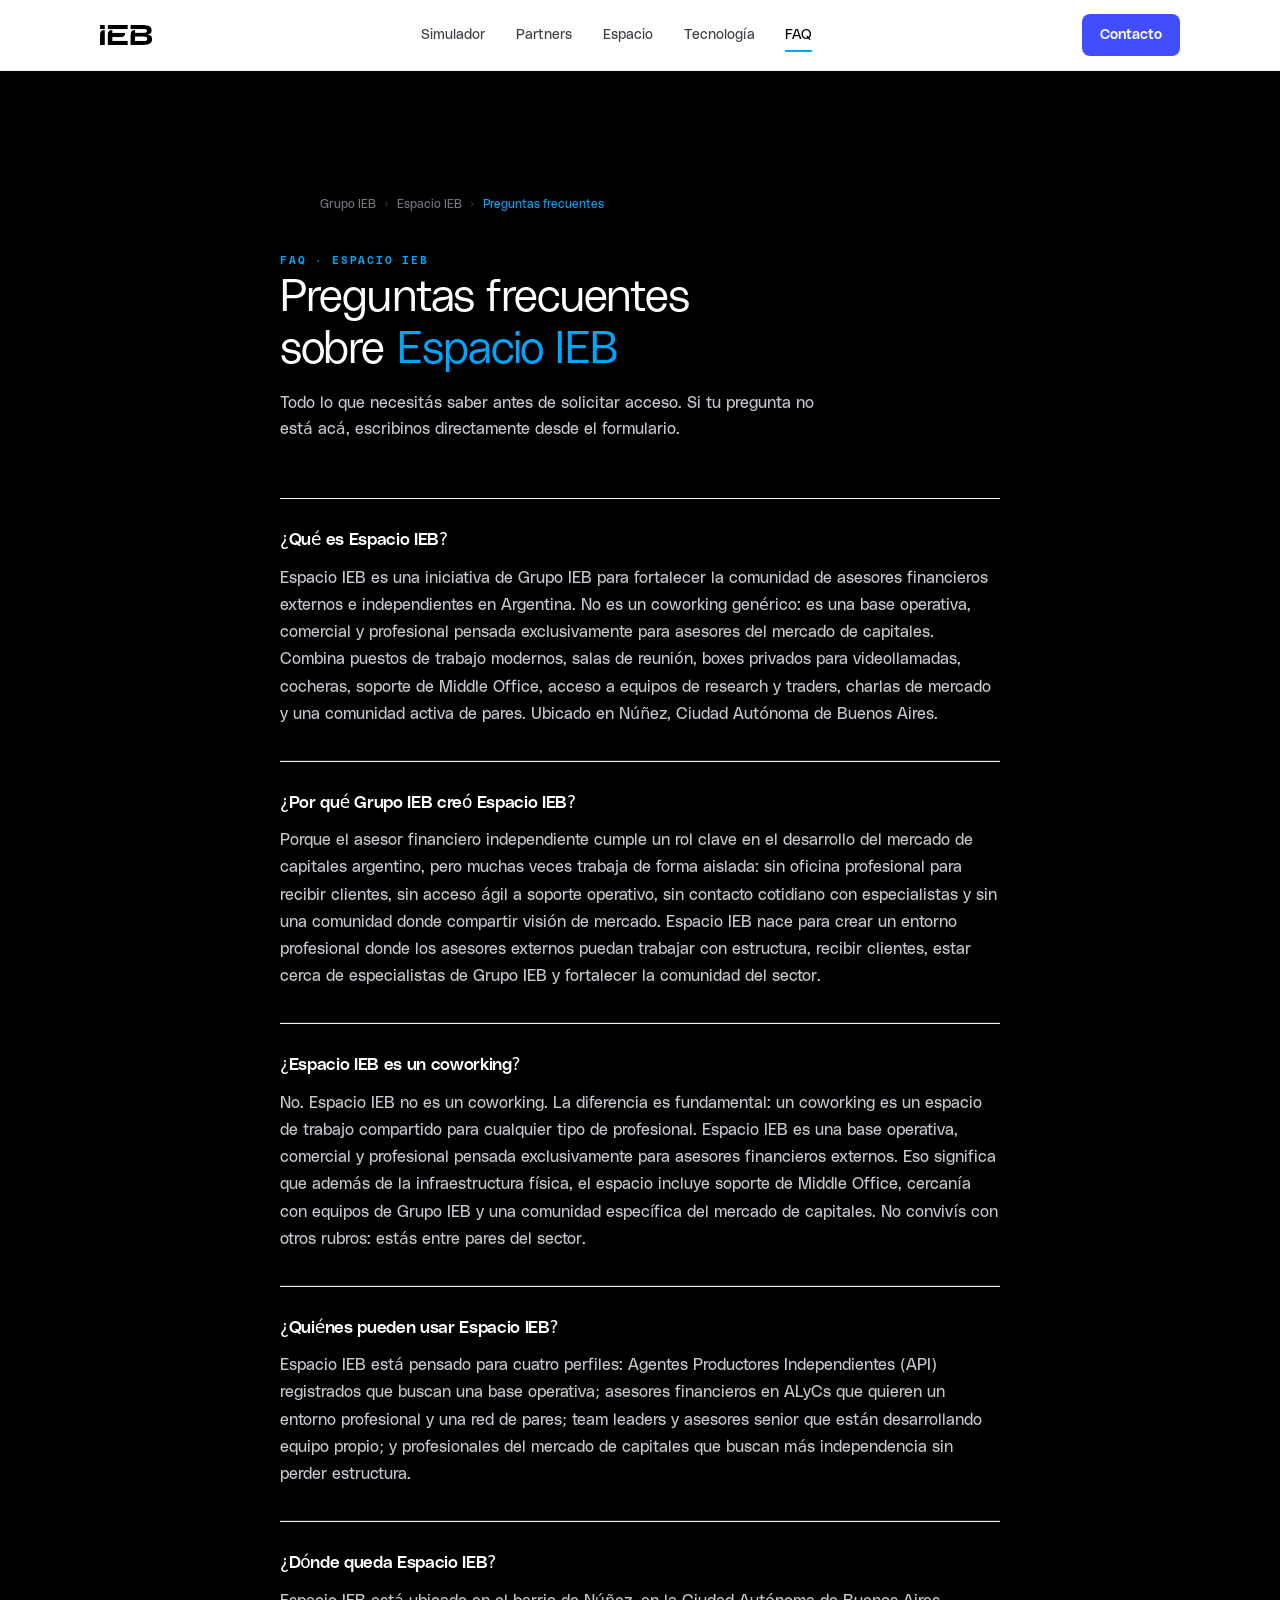
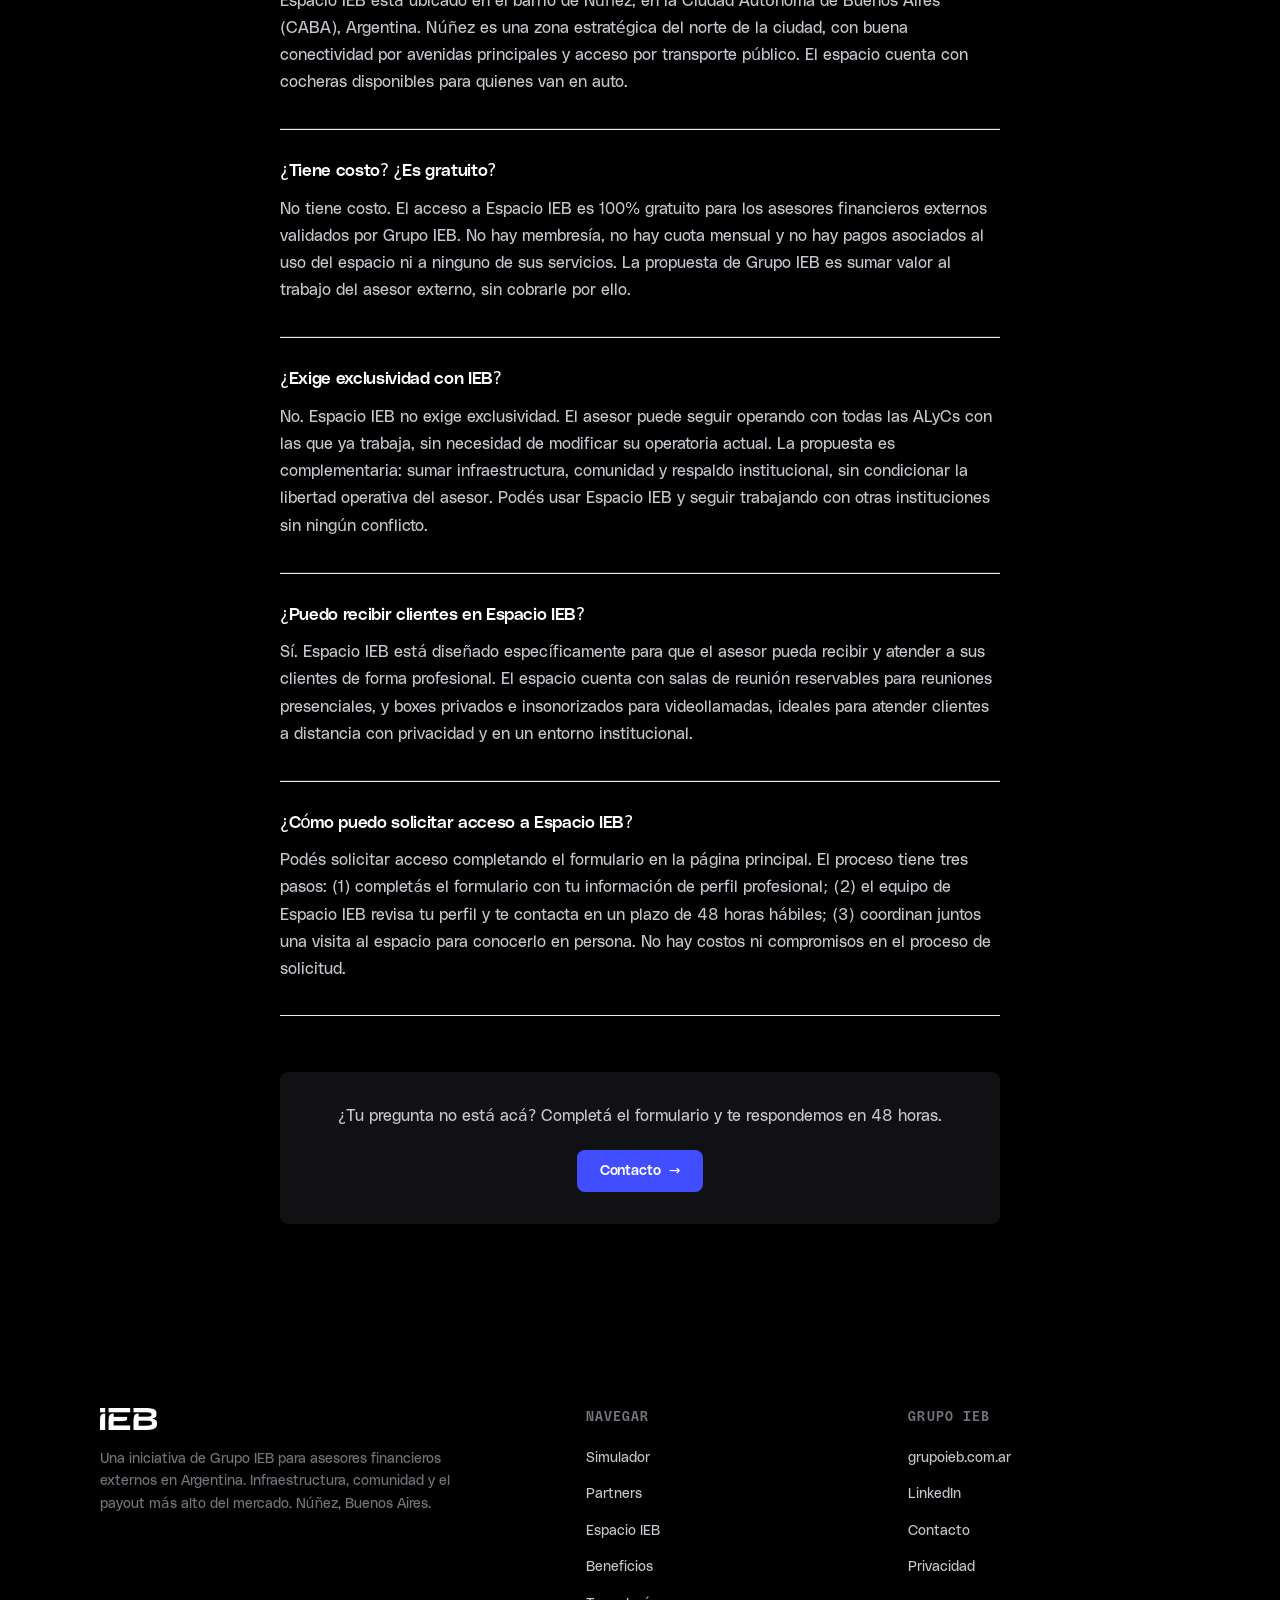
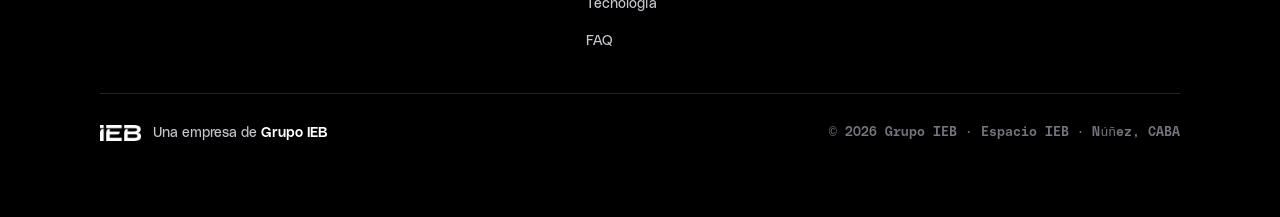
==== commit f4a0410b: "fix: footer credit badge uses the nav wordmark, not the monogram The small "Una empresa de Grupo IEB" ====
--- a/faq.html
+++ b/faq.html
@@ -3,12 +3,14 @@
 <head>
 <meta charset="utf-8"/>
 <meta name="viewport" content="width=device-width,initial-scale=1"/>
-<link rel="preconnect" href="https://unpkg.com" crossorigin/>
 
 <title>Preguntas frecuentes | IEB External Advisors — Grupo IEB</title>
-<meta name="description" content="Respondemos las preguntas más comunes sobre Espacio IEB: qué es, quiénes pueden acceder, si tiene costo, si exige exclusividad, dónde queda y cómo solicitar acceso."/>
+<meta name="description" content="Respondemos las preguntas más comunes sobre Espacio IEB: qué es, costo, exclusividad, ubicación y cómo solicitar acceso."/>
 <meta name="robots" content="index,follow,max-snippet:-1"/>
 <link rel="canonical" href="https://www.iebexternaladvisors.com.ar/faq.html"/>
+<link rel="alternate" hreflang="es-ar" href="https://www.iebexternaladvisors.com.ar/faq.html"/>
+<link rel="alternate" hreflang="es" href="https://www.iebexternaladvisors.com.ar/faq.html"/>
+<link rel="alternate" hreflang="x-default" href="https://www.iebexternaladvisors.com.ar/faq.html"/>
 
 <meta property="og:type" content="website"/>
 <meta property="og:site_name" content="IEB External Advisors"/>
@@ -229,7 +231,7 @@
         <p class="footer__col-heading">Grupo IEB</p>
         <ul>
           <li><a href="https://grupoieb.com.ar" target="_blank" rel="noopener noreferrer">grupoieb.com.ar</a></li>
-          <li><a href="https://ar.linkedin.com/company/grupoieb" target="_blank" rel="noopener noreferrer">LinkedIn</a></li>
+          <li><a href="https://ar.linkedin.com/company/invertirenbolsa" target="_blank" rel="noopener noreferrer">LinkedIn</a></li>
           <li><a href="./#contacto">Contacto</a></li>
           <li><a href="privacidad.html">Privacidad</a></li>
         </ul>
@@ -237,7 +239,7 @@
     </div>
     <div class="footer__bottom">
       <a href="https://grupoieb.com.ar" target="_blank" rel="noopener noreferrer" class="footer__grupo" aria-label="Ir a grupoieb.com.ar">
-        <img src="assets/logos/ieb-monogram-on-dark.svg" alt="Grupo IEB" width="40" height="40"/>
+        <img src="assets/logos/ieb-logotype-white.png" alt="IEB External Advisors" width="140" height="54"/>
         <span>Una empresa de <strong>Grupo IEB</strong></span>
       </a>
       <span class="footer__copy">© 2026 Grupo IEB · Espacio IEB · Núñez, CABA</span>
--- a/styles.css
+++ b/styles.css
@@ -258,7 +258,7 @@
 .footer__bottom { display: flex; align-items: center; justify-content: space-between; flex-wrap: wrap; gap: 16px; padding-top: 28px; }
 .footer__grupo { display: inline-flex; align-items: center; gap: 12px; color: var(--fg-on-dark-2); }
 .footer__grupo:hover { color: var(--ieb-white); }
-.footer__grupo img { width: 36px; height: 36px; }
+.footer__grupo img { height: 16px; width: auto; }
 .footer__grupo span { font-size: var(--fs-body-sm); }
 .footer__grupo strong { color: var(--ieb-white); font-weight: var(--fw-medium); }
 .footer__copy { font-size: var(--fs-caption); color: var(--fg-on-dark-3); font-family: var(--font-mono); }
